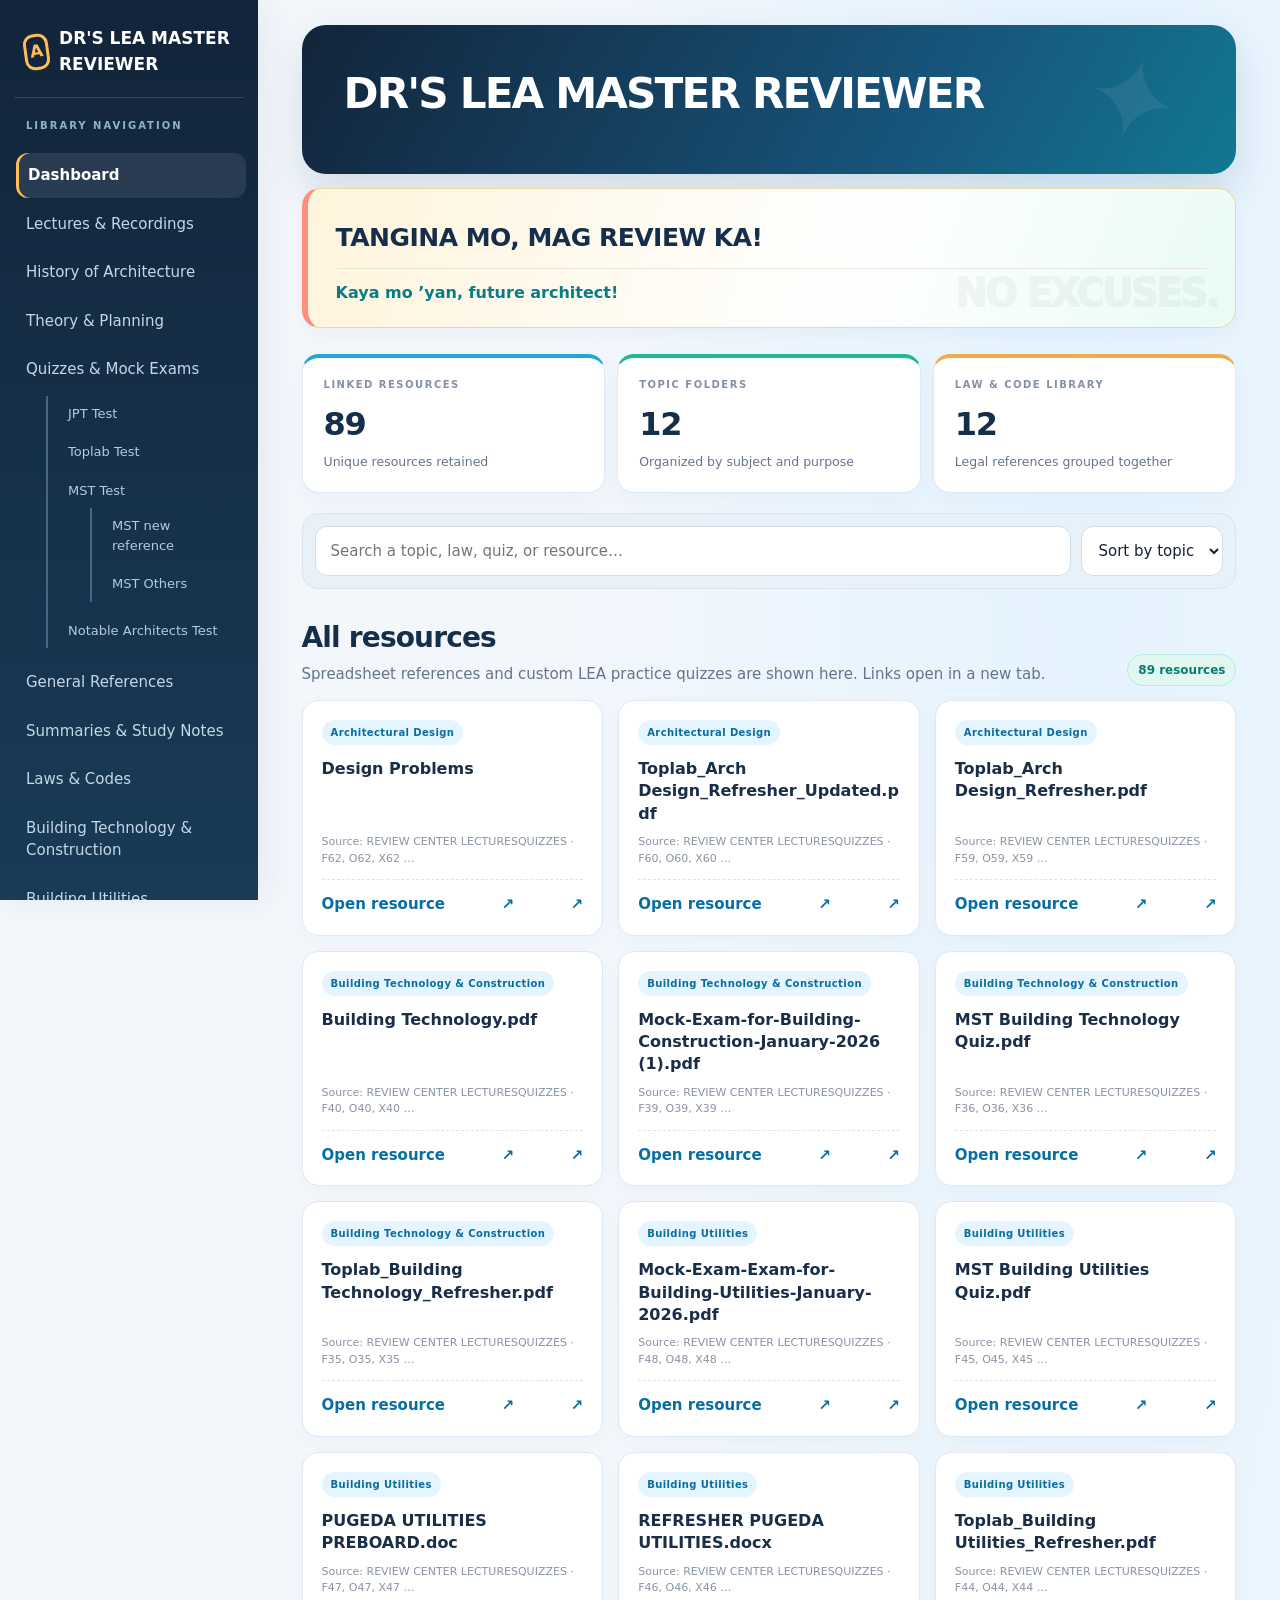
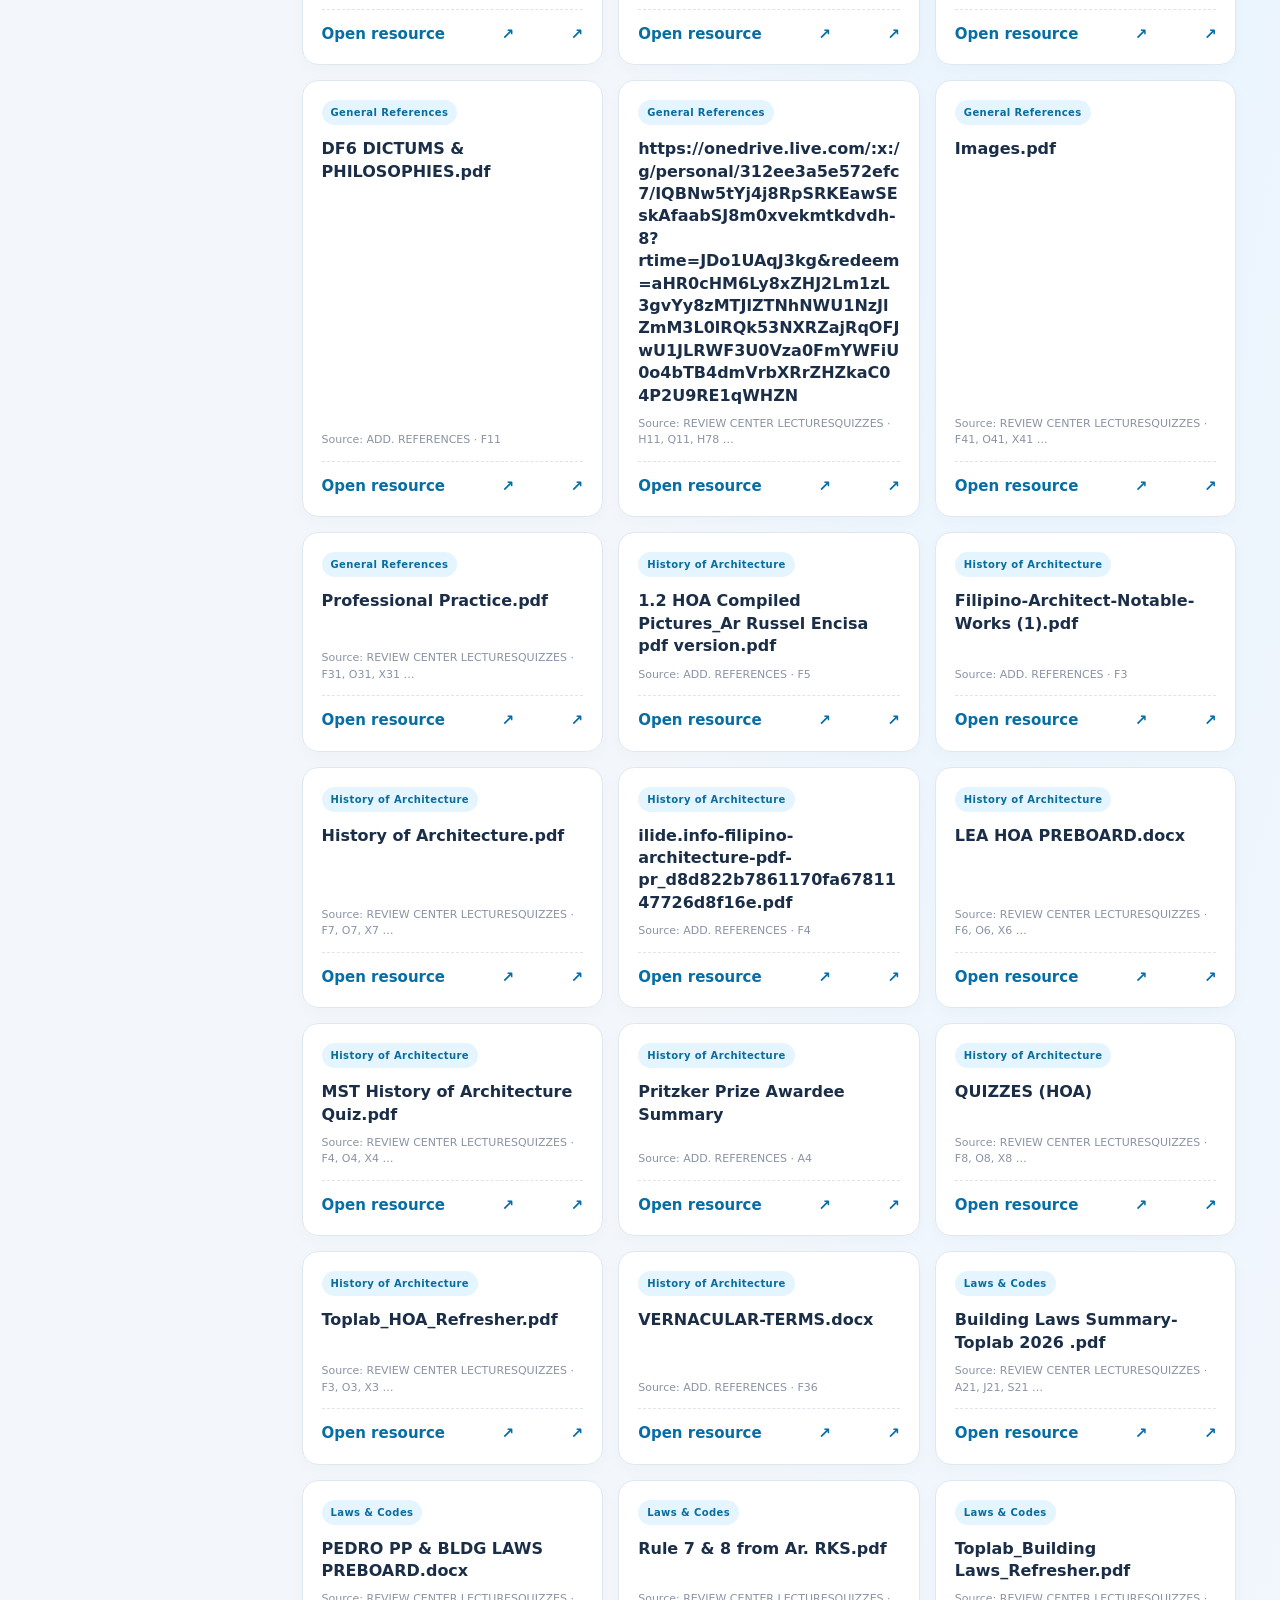
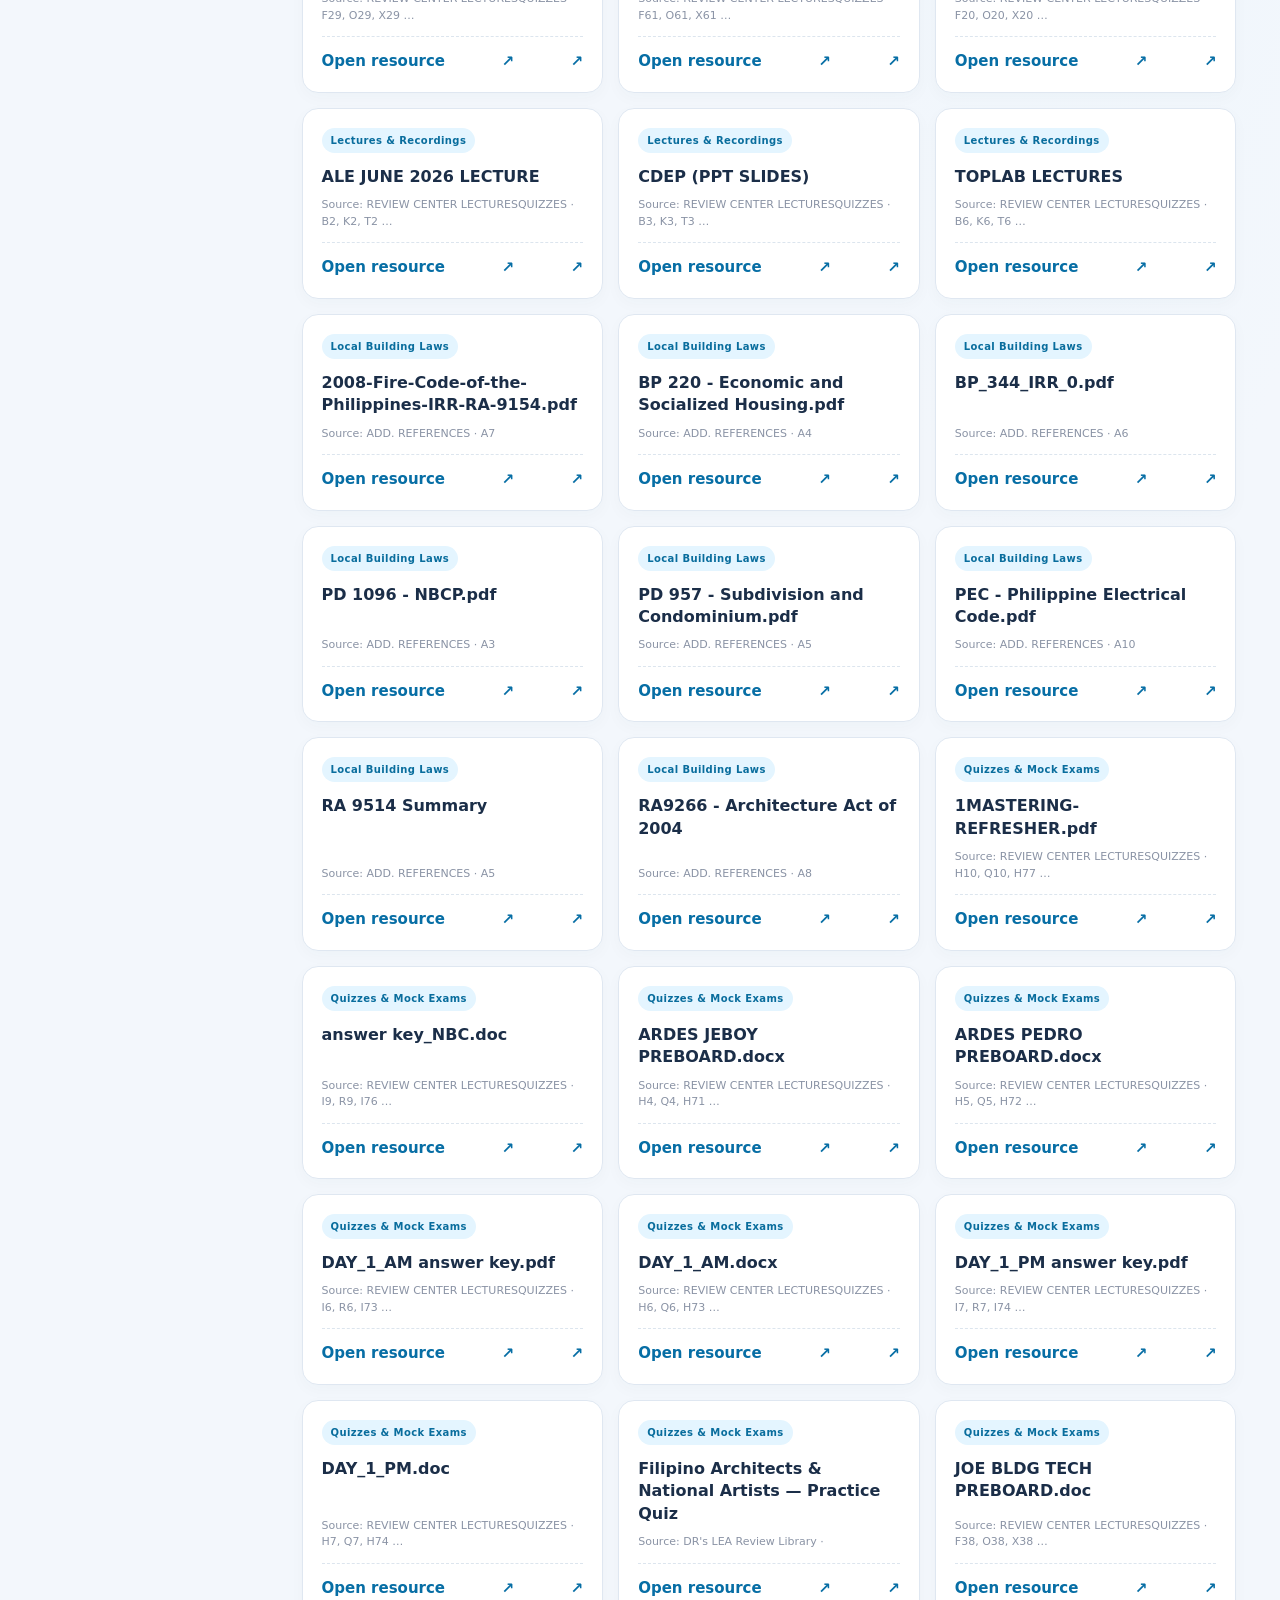
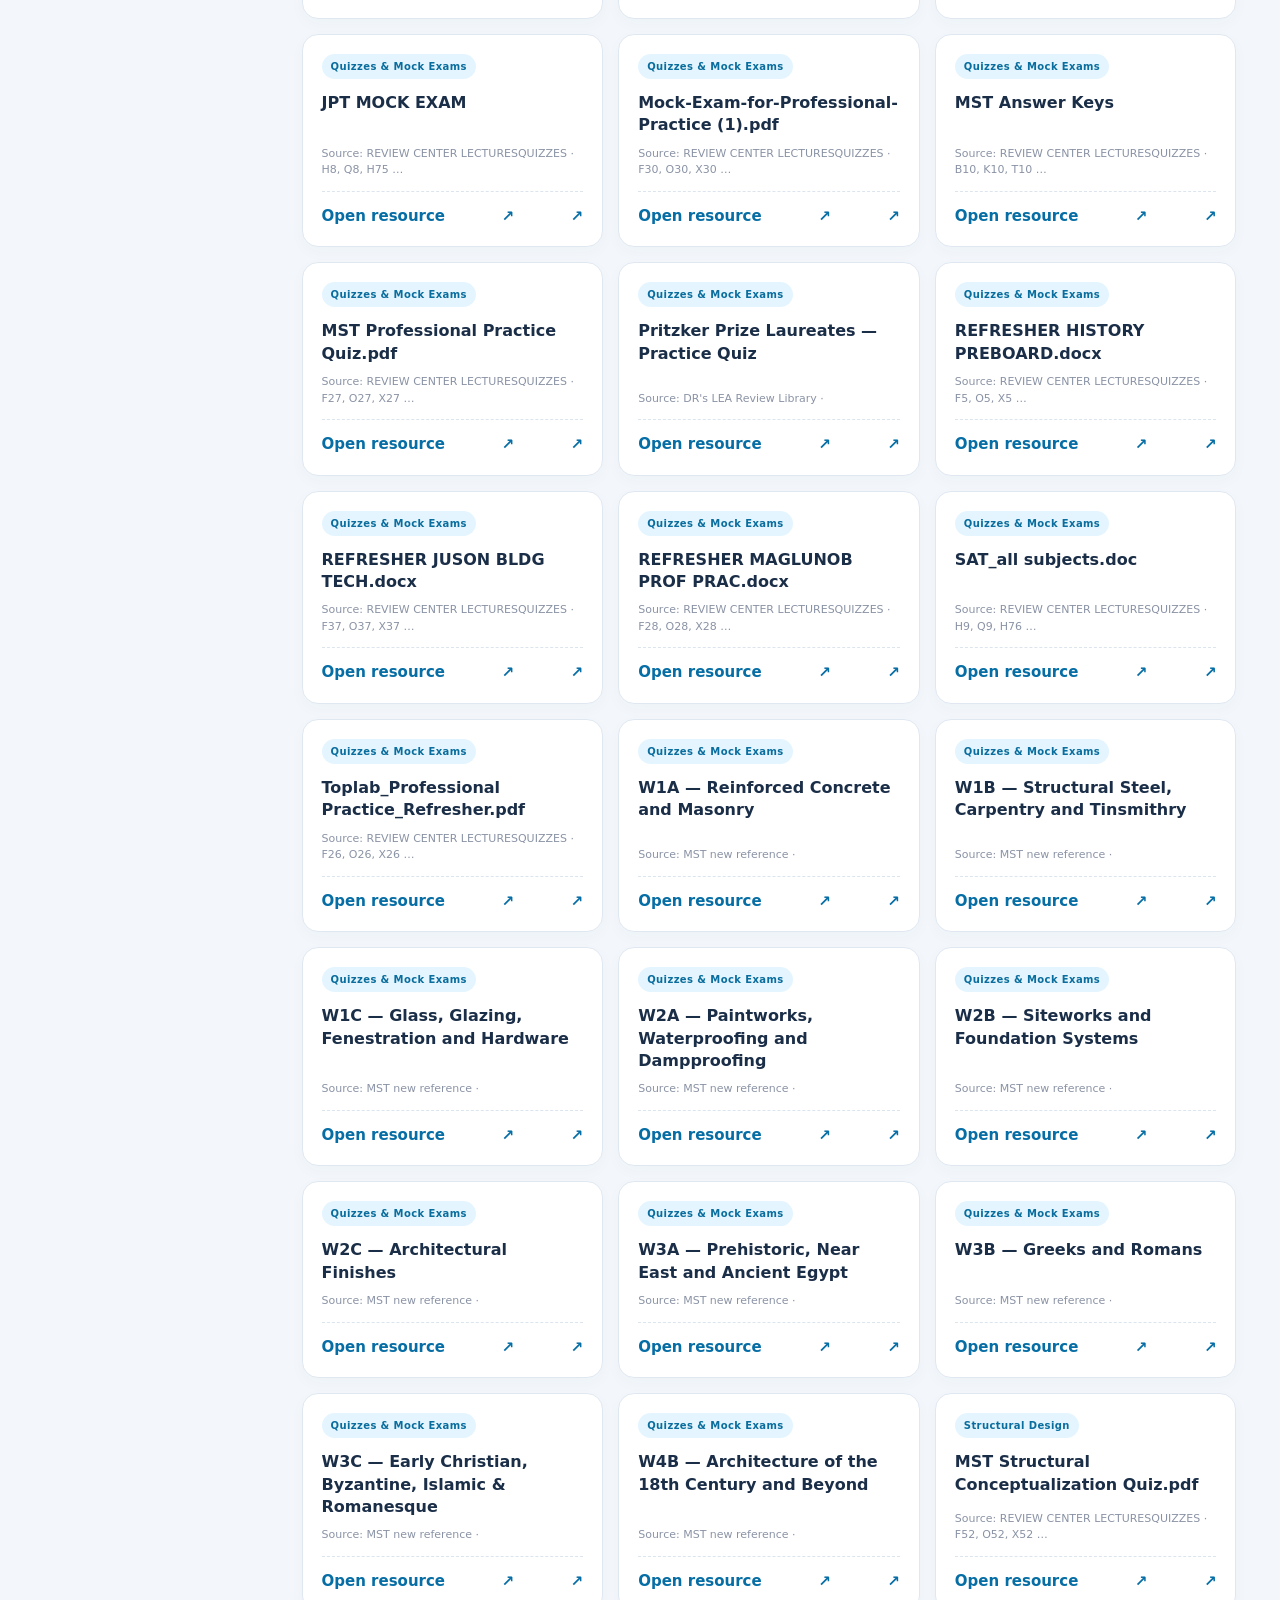
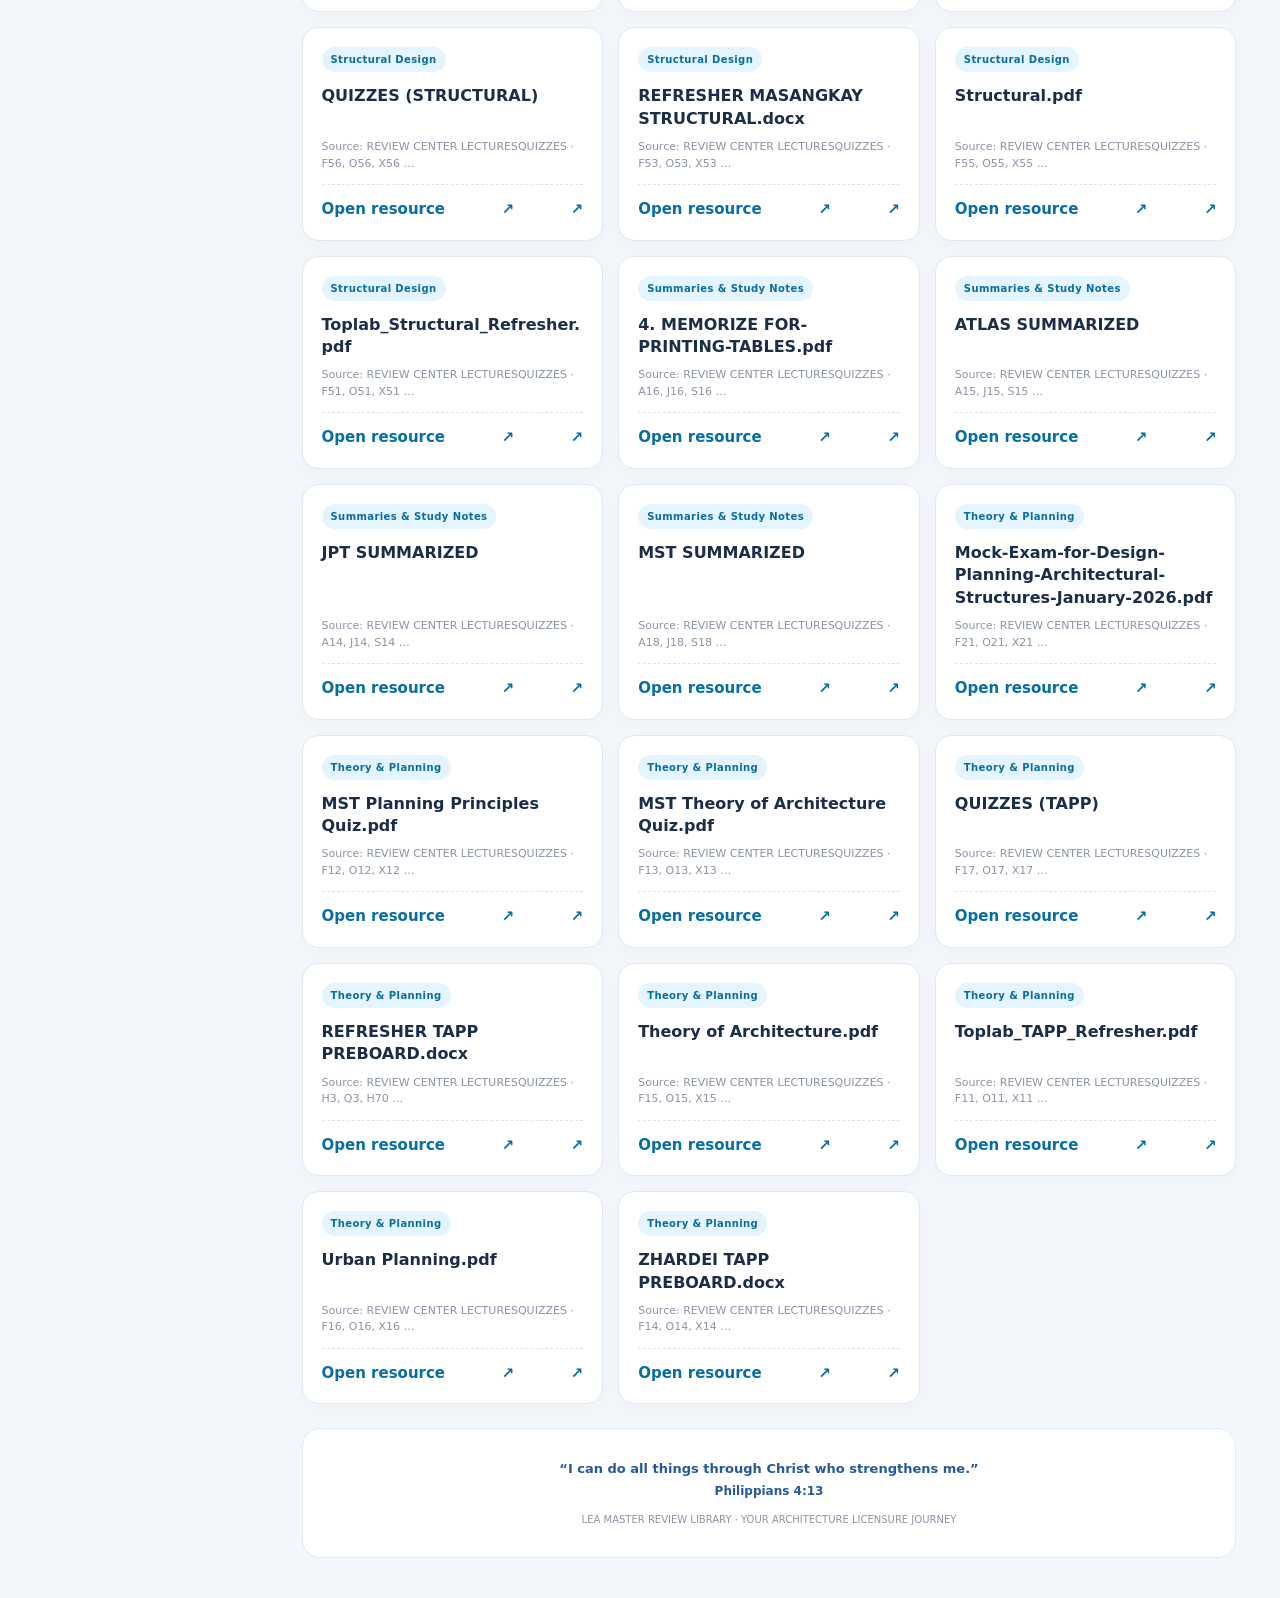
==== reviewer.html @ 37aa57b6 "Add files via upload" ====
<!doctype html><html lang="en"><head><meta charset="utf-8"><meta name="viewport" content="width=device-width,initial-scale=1"><meta name="theme-color" content="#17172d"><title>LEA Master Review Library · January 2027</title><style>
:root{--ink:#17172d;--muted:#68718a;--blue:#087bb5;--line:#dedfe7;--paper:#f6f6f8;--white:#fff;--soft:#eaf6fc;--gold:#f5b84b}*{box-sizing:border-box}body{margin:0;background:var(--paper);color:var(--ink);font:15px/1.5 Inter,ui-sans-serif,system-ui,-apple-system,"Segoe UI",Arial,sans-serif}.layout{min-height:100vh;display:grid;grid-template-columns:250px minmax(0,1fr)}aside{background:#fff;border-right:1px solid var(--line);padding:22px 14px;display:flex;flex-direction:column;gap:20px;position:sticky;top:0;height:100vh;overflow:auto}.brand{display:flex;align-items:center;gap:10px;padding:4px 10px 20px;border-bottom:1px solid var(--line);font-weight:850;font-size:17px}.mark{width:36px;height:36px;border:3px solid #14a8e7;color:#078bc3;display:grid;place-items:center;transform:rotate(45deg);font-weight:900}.mark span{transform:rotate(-45deg)}.eyebrow{font-size:10px;letter-spacing:.2em;text-transform:uppercase;color:#8490a6;font-weight:800;padding:0 12px}.nav{display:grid;gap:4px}.nav button{border:0;background:transparent;text-align:left;color:#59657c;padding:11px 12px;border-radius:9px;font:inherit;cursor:pointer;display:flex;align-items:center;gap:11px}.nav button:hover,.nav button.active{background:#edf4fa;color:#0c689c;font-weight:750}.nav .ico{display:none!important}.subnav{display:grid;gap:3px;margin:0 0 8px 32px;padding-left:10px;border-left:2px solid #dce8f2}.nav button.subitem{font-size:13px;padding:8px 10px;color:#68718a}.nav button.subitem.active,.nav button.subitem:hover{background:#eaf6fc;color:#096e9e;font-weight:750}.side-note{margin-top:auto;border-top:1px solid var(--line);padding:16px 10px 0;color:var(--muted);font-size:12px}.side-note strong{display:block;color:var(--ink);font-size:13px;margin-bottom:4px}main{min-width:0;max-width:1600px;width:100%;margin:auto;padding:28px clamp(18px,3.4vw,54px) 40px}.hero{margin-bottom:26px;background:#172d3b;color:#fff;border-radius:9px;overflow:hidden;text-align:center;padding:0 10px 4px}.hero-image{display:none}.hero-copy{padding:28px 20px}.hero-copy h1{font-size:clamp(25px,3vw,38px);line-height:1.2;color:#fff;margin:0 0 10px;letter-spacing:-.02em}.hero-copy p{font-size:clamp(15px,1.5vw,18px);margin:0;color:#dce9f7}.hero-copy div{display:none}.hero-simple{text-align:left;background:linear-gradient(120deg,#152943,#234c7b);padding:0}.stats{display:grid;grid-template-columns:repeat(3,minmax(0,1fr));background:#fff;border:1px solid var(--line);margin-bottom:26px}.stat{padding:20px 24px;border-right:1px solid var(--line)}.stat:last-child{border:0}.stat .eyebrow{padding:0}.stat strong{display:block;font-size:28px;letter-spacing:-.04em;margin:8px 0 2px}.stat small{color:var(--muted)}.toolbar{display:flex;gap:10px;flex-wrap:wrap;margin:20px 0 18px}.search{flex:1;min-width:220px;padding:13px 15px;border:1px solid #d4d9e2;border-radius:8px;font:inherit;background:white}.select{padding:12px;border:1px solid #d4d9e2;border-radius:8px;background:#fff;color:var(--ink);font:inherit}.section-head{display:flex;align-items:end;justify-content:space-between;gap:12px;margin:24px 0 14px}.section-head h2{font-size:22px;margin:0;letter-spacing:-.03em}.section-head p{color:var(--muted);margin:4px 0 0}.count{white-space:nowrap;border:1px solid var(--line);background:#fff;padding:6px 10px;border-radius:30px;color:#59657c;font-size:12px}.grid{display:grid;grid-template-columns:repeat(3,minmax(0,1fr));gap:12px}.mst-topic{grid-column:1/-1;margin:18px 0 2px;padding:12px 14px;border-left:4px solid var(--blue);background:#eaf6fc;color:#172d3b;border-radius:6px;font-weight:850;font-size:15px}.mst-topic small{display:block;font-weight:500;color:#68718a;margin-top:2px}.card{background:#fff;border:1px solid var(--line);padding:17px;border-radius:10px;display:flex;flex-direction:column;min-height:170px;transition:transform .15s,border-color .15s}.card:hover{transform:translateY(-2px);border-color:#91c6df}.tag{align-self:flex-start;background:var(--soft);color:#096e9e;border-radius:4px;padding:4px 7px;font-size:10px;font-weight:800;letter-spacing:.04em}.card h3{font-size:15px;line-height:1.4;margin:13px 0 9px;overflow-wrap:anywhere}.loc{color:#8a93a5;font-size:11px;margin-top:auto;padding-bottom:12px}.open{display:flex;align-items:center;justify-content:space-between;color:#076ea5;text-decoration:none;font-weight:800;border-top:1px solid #edf0f5;padding-top:11px}.open:hover{text-decoration:underline}.empty{grid-column:1/-1;padding:42px 20px;text-align:center;background:white;border:1px solid var(--line);color:var(--muted)}footer{text-align:center;color:#8b93a3;font-size:11px;padding:24px}.site-footer .footer-verse{color:#245a9b;font-size:13px;font-weight:850;margin-bottom:3px}.site-footer .footer-reference{color:#245a9b;font-size:12px;font-weight:750;margin-bottom:12px}.site-footer .footer-caption{font-size:10px;color:#8b93a3}.hidden{display:none!important}@media(max-width:1000px){.grid{grid-template-columns:repeat(2,minmax(0,1fr))}.layout{grid-template-columns:210px minmax(0,1fr)}aside{padding:16px 10px}}@media(max-width:700px){.layout{display:block}aside{height:auto;position:relative;padding:12px;gap:12px;border-right:0;border-bottom:1px solid var(--line)}.brand{padding:3px 8px 12px}.eyebrow.navlabel{display:none}.nav{display:flex;overflow:auto}.nav button{white-space:nowrap;padding:9px 10px}.side-note{display:none}main{padding:16px 12px 30px}.hero{padding:0}.hero-image{display:none}.hero-copy{padding:22px 16px}.hero-copy div{display:none}.stats{grid-template-columns:1fr}.stat{border-right:0;border-bottom:1px solid var(--line);padding:13px 18px}.stat:last-child{border-bottom:0}.stat strong{font-size:23px}.grid{grid-template-columns:1fr}.section-head{align-items:flex-start}.countdown b{font-size:19px}}

.motivation{background:linear-gradient(115deg,#fff,#f2f7ff);border:1px solid #dce4f2;border-left:4px solid #2856a6;border-radius:12px;padding:22px 28px;margin:-4px 0 26px;box-shadow:0 5px 18px rgba(25,48,86,.04)}.motivation-label{font-size:11px;letter-spacing:.16em;font-weight:850;color:#2856a6}.motivation blockquote{margin:10px 0 7px;font-size:clamp(18px,2vw,25px);font-weight:800;line-height:1.35;letter-spacing:-.02em}.motivation .verse{font-size:13px;color:var(--muted)}.motivation .encouragement{margin-top:14px;padding-top:12px;border-top:1px solid #e3e9f3;color:#0c689c;font-size:16px;font-weight:850}@media(max-width:700px){.motivation{padding:18px;margin-bottom:18px}.motivation .encouragement{font-size:15px}}

/* CREATIVE LEA STUDY MODE */
:root{--ink:#172238;--muted:#65738b;--blue:#1479b8;--line:#dbe4ef;--paper:#f3f7fc;--gold:#ffbd59;--mint:#b8f3df;--coral:#ff8e7a}
body{background:radial-gradient(ellipse at 85% 0%,#e3f3ff 0,transparent 34%),var(--paper)}
.layout{grid-template-columns:258px minmax(0,1fr)}
aside{background:linear-gradient(180deg,#12243a,#193b57);border-right:0;color:#eaf4ff;box-shadow:8px 0 30px #142f4710}
.brand{border-bottom-color:#ffffff24;color:#fff}.mark{border-color:var(--gold);color:var(--gold);border-radius:10px;transform:rotate(-8deg)}.mark span{transform:none}
.eyebrow.navlabel{color:#8fb2ce}
.nav button{color:#c5d8e8;border-radius:12px;transition:all .2s ease}
.nav button:hover,.nav button.active{background:#ffffff17;color:#fff;box-shadow:inset 3px 0 var(--gold);transform:translateX(2px)}
.nav button.active .ico{display:none!important}
.subnav{border-color:#456982}.nav button.subitem{color:#b5cadd}
.side-note{border-color:#ffffff25;color:#a9c2d6}.side-note strong{color:var(--gold)}
main{padding-top:25px}
.hero{position:relative;border-radius:24px;background:linear-gradient(120deg,#12243a 0%,#17547a 65%,#0f8c9d 120%);text-align:left;box-shadow:0 18px 42px #153e5d25;margin-bottom:18px}
.hero:after{content:"✦";position:absolute;right:6%;top:12%;font-size:clamp(60px,9vw,120px);line-height:1;color:#ffffff12;transform:rotate(15deg);pointer-events:none}
.hero-copy{padding:clamp(25px,4vw,44px) clamp(20px,4vw,42px);position:relative;z-index:1}
.hero-copy h1{font-size:clamp(27px,3.3vw,44px);letter-spacing:-.045em}
.hero-copy p{max-width:620px;color:#d5eaf8}
.hero-copy p:after{content:"  ✏️📐☕";white-space:nowrap}
.motivation{background:linear-gradient(110deg,#fff4db,#fff 58%,#e9fbf5);border:1px solid #f1d6a1;border-left:6px solid var(--coral);border-radius:18px;position:relative;overflow:hidden}
.motivation:after{content:"NO EXCUSES.";position:absolute;right:18px;bottom:5px;font-size:clamp(20px,3vw,42px);font-weight:950;letter-spacing:-.06em;color:#152f4b0b;pointer-events:none}
.motivation blockquote{color:#152f4b}.motivation .encouragement{color:#087d85;border-color:#e6e6d9}
.stats{gap:12px;background:transparent;border:0;margin-bottom:20px}
.stat{border:1px solid #e0e8f2!important;border-radius:17px;background:#fff;padding:19px 21px;box-shadow:0 8px 22px #24436308;transition:transform .18s,box-shadow .18s}
.stat:hover{transform:translateY(-4px);box-shadow:0 14px 28px #24436313}
.stat:nth-child(1){border-top:4px solid #21a7d7!important}.stat:nth-child(2){border-top:4px solid #22b891!important}.stat:nth-child(3){border-top:4px solid #f0ad43!important}
.stat .eyebrow{font-size:10px;letter-spacing:.15em}.stat strong{font-size:32px;color:#152f4b}
.toolbar{padding:12px;background:#e8f0f8;border:1px solid #dbe5ef;border-radius:16px}
.search,.select{border-radius:12px;border-color:#d3dfeb;transition:border-color .15s,box-shadow .15s}
.search:focus,.select:focus{outline:none;border-color:#1689be;box-shadow:0 0 0 4px #1689be1a}
.section-head{margin-top:28px}.section-head h2{font-size:clamp(21px,2.3vw,28px);color:#152f4b}
.count{background:#e3f7f1;border-color:#bce9dc;color:#087c70;font-weight:800}
.grid{gap:15px}
.card{position:relative;overflow:hidden;border:1px solid #dfe7f1;border-radius:16px;padding:19px;min-height:185px;box-shadow:0 5px 16px #1c3b5907;transition:transform .2s,box-shadow .2s,border-color .2s}
.card:before{content:"";position:absolute;left:0;top:0;width:100%;height:4px;background:linear-gradient(90deg,#159bd0,#48c8ad,#ffbf5d);transform:scaleX(0);transform-origin:left;transition:transform .2s}
.card:hover{transform:translateY(-5px) rotate(-.25deg);border-color:#9dcfe2;box-shadow:0 15px 30px #1c3b5914}
.card:hover:before{transform:scaleX(1)}
.tag{border-radius:20px;background:#e4f5ff;color:#096d9d;padding:5px 9px}
.card h3{font-size:16px;color:#1b2e48}
.open{border-top:1px dashed #dce5ee;border-radius:0 0 8px 8px;padding-top:13px}
.open:after{content:"  ↗";transition:transform .15s}.open:hover{color:#0a8f8a}
.mst-topic{border-radius:12px;background:linear-gradient(90deg,#e5f6ff,#effcf8);border-left-color:#20a8a0}
footer{padding:30px 12px}
.site-footer{background:#fff;border:1px solid #e0e8f2;border-radius:18px;margin-top:24px}
.study-sprint{display:flex;align-items:center;justify-content:space-between;gap:14px;flex-wrap:wrap;padding:17px 20px;margin:0 0 22px;border-radius:16px;background:#152f4b;color:white;box-shadow:0 10px 25px #152f4b18}
.study-sprint .sprint-copy{flex:1;min-width:180px}.study-sprint strong{display:block;font-size:16px}.study-sprint small{color:#c3d9e8}
.sprint-button{border:0;border-radius:12px;padding:11px 15px;background:#ffbd59;color:#152f4b;font:inherit;font-weight:900;cursor:pointer;transition:transform .15s,filter .15s}
.sprint-button:hover{transform:translateY(-2px);filter:brightness(1.04)}
.roast-line{font-size:13px;font-weight:750;color:#ffe1a8;margin-top:5px;min-height:20px}
@media(max-width:700px){.layout{display:block}aside{background:#12243a}.brand{font-size:15px}.hero{border-radius:18px}.hero-copy{padding:25px 18px}.stats{gap:8px}.stat{border-radius:13px}.study-sprint{border-radius:13px}.grid{gap:11px}}
</style></head><body><div class="layout"><aside><div class="brand"><div class="mark"><span>A</span></div><span>DR'S LEA MASTER REVIEWER</span></div><div class="eyebrow navlabel">Library navigation</div><nav class="nav" id="nav"><button class="active" data-cat="All resources">Dashboard</button></nav><div class="side-note"><strong>JANUARY 2027 · LEA</strong>One organized place for your linked review resources. Laws and codes are grouped together.</div></aside><main><section class="hero hero-simple" aria-label="LEA Master Reviewer"><div class="hero-copy"><h1>DR'S LEA MASTER REVIEWER</h1></div></section><section class="motivation" id="dashboardMotivation" aria-label="Daily motivation"><blockquote>TANGINA MO, MAG REVIEW KA!</blockquote><div class="encouragement">Kaya mo ’yan, future architect!</div></section><section class="stats"><div class="stat"><div class="eyebrow">LINKED RESOURCES</div><strong id="total">—</strong><small>Unique resources retained</small></div><div class="stat"><div class="eyebrow">TOPIC FOLDERS</div><strong id="folderCount">—</strong><small>Organized by subject and purpose</small></div><div class="stat"><div class="eyebrow">LAW & CODE LIBRARY</div><strong id="lawCount">—</strong><small>Legal references grouped together</small></div></section><div class="toolbar"><input id="search" class="search" placeholder="Search a topic, law, quiz, or resource…" aria-label="Search resources"><select id="sort" class="select" aria-label="Sort resources"><option value="topic">Sort by topic</option><option value="az">A–Z</option></select></div><div class="section-head"><div><h2 id="heading">All linked resources</h2><p>Spreadsheet references and custom LEA practice quizzes are shown here. Links open in a new tab.</p></div><span class="count" id="resultCount"></span></div><section id="results" class="grid"></section><footer class="site-footer"><div class="footer-verse">“I can do all things through Christ who strengthens me.”</div><div class="footer-reference">Philippians 4:13</div><div class="footer-caption">LEA MASTER REVIEW LIBRARY · YOUR ARCHITECTURE LICENSURE JOURNEY</div></footer></main></div><script>
const resources=[{"title":"ALE JUNE 2026 LECTURE","url":"https://drive.google.com/drive/folders/1xcvIkE1O_fynGd0GWx1_DaLpRBRcIXnz?usp=sharing","sheet":"REVIEW CENTER LECTURESQUIZZES","cells":["B2","K2","T2","B69","K69","T69","B136","K136","T136","B203","K203","T203","B270","K270","T270","B337","K337","T337","B404","K404","T404","B471","K471","T471","B538","K538","T538","B605","K605","T605","B672","K672","T672","B739","K739","T739","B806","K806","T806","B873","K873","T873","B940","K940","T940","B1007","K1007","T1007"],"category":"Lectures & Recordings"},{"title":"CDEP (PPT SLIDES)","url":"https://drive.google.com/drive/folders/1VhG7mJhu_KmWq9j928sAyLbDl7_uIZFK?usp=sharing","sheet":"REVIEW CENTER LECTURESQUIZZES","cells":["B3","K3","T3","B70","K70","T70","B137","K137","T137","B204","K204","T204","B271","K271","T271","B338","K338","T338","B405","K405","T405","B472","K472","T472","B539","K539","T539","B606","K606","T606","B673","K673","T673","B740","K740","T740","B807","K807","T807","B874","K874","T874","B941","K941","T941","B1008","K1008","T1008"],"category":"Lectures & Recordings"},{"title":"Toplab_HOA_Refresher.pdf","url":"https://drive.google.com/file/d/1ikJYQQocFQWyUFT8wTD-I2Hd8ZI1Y6t_/view?usp=sharing","sheet":"REVIEW CENTER LECTURESQUIZZES","cells":["F3","O3","X3","F70","O70","X70","F137","O137","X137","F204","O204","X204","F271","O271","X271","F338","O338","X338","F405","O405","X405","F472","O472","X472","F539","O539","X539","F606","O606","X606","F673","O673","X673","F740","O740","X740","F807","O807","X807","F874","O874","X874","F941","O941","X941","F1008","O1008","X1008"],"category":"History of Architecture"},{"title":"REFRESHER TAPP PREBOARD.docx","url":"https://docs.google.com/document/d/1r1RBf_lHjOmMku3k1naNiwcI-w5GEUwn/edit?usp=sharing&ouid=106454762776793570407&rtpof=true&sd=true","sheet":"REVIEW CENTER LECTURESQUIZZES","cells":["H3","Q3","H70","Q70","H137","Q137","H204","Q204","H271","Q271","H338","Q338","H405","Q405","H472","Q472","H539","Q539","H606","Q606","H673","Q673","H740","Q740","H807","Q807","H874","Q874","H941","Q941","H1008","Q1008"],"category":"Theory & Planning"},{"title":"MST History of Architecture Quiz.pdf","url":"https://drive.google.com/file/d/1grORG0ZbFpAq3swvHSJ_saIZBc5z1PZT/view?usp=sharing","sheet":"REVIEW CENTER LECTURESQUIZZES","cells":["F4","O4","X4","F71","O71","X71","F138","O138","X138","F205","O205","X205","F272","O272","X272","F339","O339","X339","F406","O406","X406","F473","O473","X473","F540","O540","X540","F607","O607","X607","F674","O674","X674","F741","O741","X741","F808","O808","X808","F875","O875","X875","F942","O942","X942","F1009","O1009","X1009"],"category":"History of Architecture"},{"title":"ARDES JEBOY PREBOARD.docx","url":"https://docs.google.com/document/d/1uwE1gUuKGfSTKB0mX8N3Sr_rEMPHCNyg/edit?usp=sharing&ouid=106454762776793570407&rtpof=true&sd=true","sheet":"REVIEW CENTER LECTURESQUIZZES","cells":["H4","Q4","H71","Q71","H138","Q138","H205","Q205","H272","Q272","H339","Q339","H406","Q406","H473","Q473","H540","Q540","H607","Q607","H674","Q674","H741","Q741","H808","Q808","H875","Q875","H942","Q942","H1009","Q1009"],"category":"Quizzes & Mock Exams"},{"title":"REFRESHER HISTORY PREBOARD.docx","url":"https://docs.google.com/document/d/1b0ttdnzokeIKbDtUrHW6Ay2E-SwvODcj/edit?usp=sharing&ouid=106454762776793570407&rtpof=true&sd=true","sheet":"REVIEW CENTER LECTURESQUIZZES","cells":["F5","O5","X5","F72","O72","X72","F139","O139","X139","F206","O206","X206","F273","O273","X273","F340","O340","X340","F407","O407","X407","F474","O474","X474","F541","O541","X541","F608","O608","X608","F675","O675","X675","F742","O742","X742","F809","O809","X809","F876","O876","X876","F943","O943","X943"],"category":"Quizzes & Mock Exams"},{"title":"ARDES PEDRO PREBOARD.docx","url":"https://docs.google.com/document/d/1SEOyaFTpl7h2EDwqnJ9-cMJN2rAJEpry/edit?usp=sharing&ouid=106454762776793570407&rtpof=true&sd=true","sheet":"REVIEW CENTER LECTURESQUIZZES","cells":["H5","Q5","H72","Q72","H139","Q139","H206","Q206","H273","Q273","H340","Q340","H407","Q407","H474","Q474","H541","Q541","H608","Q608","H675","Q675","H742","Q742","H809","Q809","H876","Q876","H943","Q943"],"category":"Quizzes & Mock Exams"},{"title":"TOPLAB LECTURES","url":"https://drive.google.com/drive/folders/1nijwIHtVhxq7xdInh3KX-YxA465-Qnnp?usp=sharing","sheet":"REVIEW CENTER LECTURESQUIZZES","cells":["B6","K6","T6","B73","K73","T73","B140","K140","T140","B207","K207","T207","B274","K274","T274","B341","K341","T341","B408","K408","T408","B475","K475","T475","B542","K542","T542","B609","K609","T609","B676","K676","T676","B743","K743","T743","B810","K810","T810","B877","K877","T877","B944","K944","T944"],"category":"Lectures & Recordings"},{"title":"LEA HOA PREBOARD.docx","url":"https://docs.google.com/document/d/1zDWcSRGc4UOiO2nGAWzJJanvANOkis1W/edit?usp=sharing&ouid=106454762776793570407&rtpof=true&sd=true","sheet":"REVIEW CENTER LECTURESQUIZZES","cells":["F6","O6","X6","F73","O73","X73","F140","O140","X140","F207","O207","X207","F274","O274","X274","F341","O341","X341","F408","O408","X408","F475","O475","X475","F542","O542","X542","F609","O609","X609","F676","O676","X676","F743","O743","X743","F810","O810","X810","F877","O877","X877","F944","O944","X944"],"category":"History of Architecture"},{"title":"DAY_1_AM.docx","url":"https://docs.google.com/document/d/1ID0DNMWRWiwmLMt0DMhdL3N3ACZaEO2n/edit?usp=sharing&ouid=106454762776793570407&rtpof=true&sd=true","sheet":"REVIEW CENTER LECTURESQUIZZES","cells":["H6","Q6","H73","Q73","H140","Q140","H207","Q207","H274","Q274","H341","Q341","H408","Q408","H475","Q475","H542","Q542","H609","Q609","H676","Q676","H743","Q743","H810","Q810","H877","Q877","H944","Q944"],"category":"Quizzes & Mock Exams"},{"title":"DAY_1_AM answer key.pdf","url":"https://drive.google.com/file/d/1ihqxMwjHpti-qD2WTiUQ3GXaaPEeFli4/view?usp=sharing","sheet":"REVIEW CENTER LECTURESQUIZZES","cells":["I6","R6","I73","R73","I140","R140","I207","R207","I274","R274","I341","R341","I408","R408","I475","R475","I542","R542","I609","R609","I676","R676","I743","R743","I810","R810","I877","R877","I944","R944"],"category":"Quizzes & Mock Exams"},{"title":"History of Architecture.pdf","url":"https://drive.google.com/file/d/1YX2-S-ALPKhcZEU43CZEP34ZFfE0hsDQ/view?usp=sharing","sheet":"REVIEW CENTER LECTURESQUIZZES","cells":["F7","O7","X7","F74","O74","X74","F141","O141","X141","F208","O208","X208","F275","O275","X275","F342","O342","X342","F409","O409","X409","F476","O476","X476","F543","O543","X543","F610","O610","X610","F677","O677","X677","F744","O744","X744","F811","O811","X811","F878","O878","X878","F945","O945","X945"],"category":"History of Architecture"},{"title":"DAY_1_PM.doc","url":"https://docs.google.com/document/d/1apY667LgbFnCGifcWUTuWmRrYXi04Cg8/edit?usp=sharing&ouid=106454762776793570407&rtpof=true&sd=true","sheet":"REVIEW CENTER LECTURESQUIZZES","cells":["H7","Q7","H74","Q74","H141","Q141","H208","Q208","H275","Q275","H342","Q342","H409","Q409","H476","Q476","H543","Q543","H610","Q610","H677","Q677","H744","Q744","H811","Q811","H878","Q878","H945","Q945"],"category":"Quizzes & Mock Exams"},{"title":"DAY_1_PM answer key.pdf","url":"https://drive.google.com/file/d/1S8yz_r4iulet_gSXijsEN-Qui7Zr___X/view?usp=sharing","sheet":"REVIEW CENTER LECTURESQUIZZES","cells":["I7","R7","I74","R74","I141","R141","I208","R208","I275","R275","I342","R342","I409","R409","I476","R476","I543","R543","I610","R610","I677","R677","I744","R744","I811","R811","I878","R878","I945","R945"],"category":"Quizzes & Mock Exams"},{"title":"QUIZZES (HOA)","url":"https://drive.google.com/drive/folders/1iKJ1vq02MbNhHq6ZSLdjW1ku9Cw9M178?usp=sharing","sheet":"REVIEW CENTER LECTURESQUIZZES","cells":["F8","O8","X8","F75","O75","X75","F142","O142","X142","F209","O209","X209","F276","O276","X276","F343","O343","X343","F410","O410","X410","F477","O477","X477","F544","O544","X544","F611","O611","X611","F678","O678","X678","F745","O745","X745","F812","O812","X812","F879","O879","X879","F946","O946","X946"],"category":"History of Architecture"},{"title":"JPT MOCK EXAM","url":"https://drive.google.com/drive/folders/1-2H1B6daMkNgxthCcP9rqz_UaFlWkM_j?usp=sharing","sheet":"REVIEW CENTER LECTURESQUIZZES","cells":["H8","Q8","H75","Q75","H142","Q142","H209","Q209","H276","Q276","H343","Q343","H410","Q410","H477","Q477","H544","Q544","H611","Q611","H678","Q678","H745","Q745","H812","Q812","H879","Q879","H946","Q946"],"category":"Quizzes & Mock Exams"},{"title":"SAT_all subjects.doc","url":"https://docs.google.com/document/d/17uyT855TBC2_0zVO0OALLKLjnH_DLfgX/edit?usp=sharing&ouid=106454762776793570407&rtpof=true&sd=true","sheet":"REVIEW CENTER LECTURESQUIZZES","cells":["H9","Q9","H76","Q76","H143","Q143","H210","Q210","H277","Q277","H344","Q344","H411","Q411","H478","Q478","H545","Q545","H612","Q612","H679","Q679","H746","Q746","H813","Q813","H880","Q880","H947","Q947"],"category":"Quizzes & Mock Exams"},{"title":"answer key_NBC.doc","url":"https://docs.google.com/document/d/1PShC_3KX2h5PJZ5HysZPCjcvZl99HsGm/edit?usp=sharing&ouid=106454762776793570407&rtpof=true&sd=true","sheet":"REVIEW CENTER LECTURESQUIZZES","cells":["I9","R9","I76","R76","I143","R143","I210","R210","I277","R277","I344","R344","I411","R411","I478","R478","I545","R545","I612","R612","I679","R679","I746","R746","I813","R813","I880","R880","I947","R947"],"category":"Quizzes & Mock Exams"},{"title":"MST Answer Keys","url":"https://drive.google.com/drive/folders/1TVJOKQ39IqFdRx2gnvK7JXZgnB0t4g8L?usp=sharing","sheet":"REVIEW CENTER LECTURESQUIZZES","cells":["B10","K10","T10","B77","K77","T77","B144","K144","T144","B211","K211","T211","B278","K278","T278","B345","K345","T345","B412","K412","T412","B479","K479","T479","B546","K546","T546","B613","K613","T613","B680","K680","T680","B747","K747","T747","B814","K814","T814","B881","K881","T881","B948","K948","T948"],"category":"Quizzes & Mock Exams"},{"title":"1MASTERING-REFRESHER.pdf","url":"https://drive.google.com/file/d/1YoYWpIH0HdfasLSSxXtw4Fad85Pbb4-J/view?usp=sharing","sheet":"REVIEW CENTER LECTURESQUIZZES","cells":["H10","Q10","H77","Q77","H144","Q144","H211","Q211","H278","Q278","H345","Q345","H412","Q412","H479","Q479","H546","Q546","H613","Q613","H680","Q680","H747","Q747","H814","Q814","H881","Q881","H948","Q948"],"category":"Quizzes & Mock Exams"},{"title":"Toplab_TAPP_Refresher.pdf","url":"https://drive.google.com/file/d/1pM9GbHHBQmJcReb1umH3fZSfiPMpcapw/view?usp=sharing","sheet":"REVIEW CENTER LECTURESQUIZZES","cells":["F11","O11","X11","F78","O78","X78","F145","O145","X145","F212","O212","X212","F279","O279","X279","F346","O346","X346","F413","O413","X413","F480","O480","X480","F547","O547","X547","F614","O614","X614","F681","O681","X681","F748","O748","X748","F815","O815","X815","F882","O882","X882","F949","O949","X949"],"category":"Theory & Planning"},{"title":"https://onedrive.live.com/:x:/g/personal/312ee3a5e572efc7/IQBNw5tYj4j8RpSRKEawSEskAfaabSJ8m0xvekmtkdvdh-8?rtime=JDo1UAqJ3kg&redeem=aHR0cHM6Ly8xZHJ2Lm1zL3gvYy8zMTJlZTNhNWU1NzJlZmM3L0lRQk53NXRZajRqOFJwU1JLRWF3U0Vza0FmYWFiU0o4bTB4dmVrbXRrZHZkaC04P2U9RE1qWHZN","url":"https://onedrive.live.com/:x:/g/personal/312ee3a5e572efc7/IQBNw5tYj4j8RpSRKEawSEskAfaabSJ8m0xvekmtkdvdh-8?rtime=JDo1UAqJ3kg&redeem=aHR0cHM6Ly8xZHJ2Lm1zL3gvYy8zMTJlZTNhNWU1NzJlZmM3L0lRQk53NXRZajRqOFJwU1JLRWF3U0Vza0FmYWFiU0o4bTB4dmVrbXRrZHZkaC04P2U9RE1qWHZN","sheet":"REVIEW CENTER LECTURESQUIZZES","cells":["H11","Q11","H78","Q78","H145","Q145","H212","Q212","H279","Q279","H346","Q346","H413","Q413","H480","Q480","H547","Q547","H614","Q614","H681","Q681","H748","Q748","H815","Q815","H882","Q882","H949","Q949"],"category":"General References"},{"title":"MST Planning Principles Quiz.pdf","url":"https://drive.google.com/file/d/1SipT3RPDCcDaFl-bju1ESKH_Z3zN-Bnz/view?usp=sharing","sheet":"REVIEW CENTER LECTURESQUIZZES","cells":["F12","O12","X12","F79","O79","X79","F146","O146","X146","F213","O213","X213","F280","O280","X280","F347","O347","X347","F414","O414","X414","F481","O481","X481","F548","O548","X548","F615","O615","X615","F682","O682","X682","F749","O749","X749","F816","O816","X816","F883","O883","X883","F950","O950","X950"],"category":"Theory & Planning"},{"title":"MST Theory of Architecture Quiz.pdf","url":"https://drive.google.com/file/d/1HbxithIG65yHj_3qXhkR8Jgz_qbgdiFS/view?usp=sharing","sheet":"REVIEW CENTER LECTURESQUIZZES","cells":["F13","O13","X13","F80","O80","X80","F147","O147","X147","F214","O214","X214","F281","O281","X281","F348","O348","X348","F415","O415","X415","F482","O482","X482","F549","O549","X549","F616","O616","X616","F683","O683","X683","F750","O750","X750","F817","O817","X817","F884","O884","X884","F951","O951","X951"],"category":"Theory & Planning"},{"title":"JPT SUMMARIZED","url":"https://drive.google.com/drive/folders/1-iGnETL8aNrSe6w2UsdJqOXw7jn3ozag?usp=sharing","sheet":"REVIEW CENTER LECTURESQUIZZES","cells":["A14","J14","S14","A81","J81","S81","A148","J148","S148","A215","J215","S215","A282","J282","S282","A349","J349","S349","A416","J416","S416","A483","J483","S483","A550","J550","S550","A617","J617","S617","A684","J684","S684","A751","J751","S751","A818","J818","S818","A885","J885","S885","A952","J952","S952"],"category":"Summaries & Study Notes"},{"title":"ZHARDEI TAPP PREBOARD.docx","url":"https://docs.google.com/document/d/1scQ0cOIukbDfK1nlJSsX3y7iajYbf23G/edit?usp=sharing&ouid=106454762776793570407&rtpof=true&sd=true","sheet":"REVIEW CENTER LECTURESQUIZZES","cells":["F14","O14","X14","F81","O81","X81","F148","O148","X148","F215","O215","X215","F282","O282","X282","F349","O349","X349","F416","O416","X416","F483","O483","X483","F550","O550","X550","F617","O617","X617","F684","O684","X684","F751","O751","X751","F818","O818","X818","F885","O885","X885","F952","O952","X952"],"category":"Theory & Planning"},{"title":"ATLAS SUMMARIZED","url":"https://drive.google.com/drive/folders/1-SyXpqPUQmsqzMsFm0kqHW1nqTueY006?usp=sharing","sheet":"REVIEW CENTER LECTURESQUIZZES","cells":["A15","J15","S15","A82","J82","S82","A149","J149","S149","A216","J216","S216","A283","J283","S283","A350","J350","S350","A417","J417","S417","A484","J484","S484","A551","J551","S551","A618","J618","S618","A685","J685","S685","A752","J752","S752","A819","J819","S819","A886","J886","S886","A953","J953","S953"],"category":"Summaries & Study Notes"},{"title":"Theory of Architecture.pdf","url":"https://drive.google.com/file/d/1Lj0GMtEUDgArWBCyR0ORWNPLQkWOmuto/view?usp=sharing","sheet":"REVIEW CENTER LECTURESQUIZZES","cells":["F15","O15","X15","F82","O82","X82","F149","O149","X149","F216","O216","X216","F283","O283","X283","F350","O350","X350","F417","O417","X417","F484","O484","X484","F551","O551","X551","F618","O618","X618","F685","O685","X685","F752","O752","X752","F819","O819","X819","F886","O886","X886","F953","O953","X953"],"category":"Theory & Planning"},{"title":"4. MEMORIZE FOR-PRINTING-TABLES.pdf","url":"https://drive.google.com/file/d/1sSRGj8WXJvQTVqOrYZ-wVCiGgs_iRwak/view?usp=sharing","sheet":"REVIEW CENTER LECTURESQUIZZES","cells":["A16","J16","S16","A83","J83","S83","A150","J150","S150","A217","J217","S217","A284","J284","S284","A351","J351","S351","A418","J418","S418","A485","J485","S485","A552","J552","S552","A619","J619","S619","A686","J686","S686","A753","J753","S753","A820","J820","S820","A887","J887","S887","A954","J954","S954"],"category":"Summaries & Study Notes"},{"title":"Urban Planning.pdf","url":"https://drive.google.com/file/d/10Zb_Eq7oJ5svkSedfydYfZJCwkR9RSjj/view?usp=sharing","sheet":"REVIEW CENTER LECTURESQUIZZES","cells":["F16","O16","X16","F83","O83","X83","F150","O150","X150","F217","O217","X217","F284","O284","X284","F351","O351","X351","F418","O418","X418","F485","O485","X485","F552","O552","X552","F619","O619","X619","F686","O686","X686","F753","O753","X753","F820","O820","X820","F887","O887","X887","F954","O954","X954"],"category":"Theory & Planning"},{"title":"QUIZZES (TAPP)","url":"https://drive.google.com/drive/folders/1on03fPfQCrIsS_RrIBM2OKtveTBOyCqu?usp=sharing","sheet":"REVIEW CENTER LECTURESQUIZZES","cells":["F17","O17","X17","F84","O84","X84","F151","O151","X151","F218","O218","X218","F285","O285","X285","F352","O352","X352","F419","O419","X419","F486","O486","X486","F553","O553","X553","F620","O620","X620","F687","O687","X687","F754","O754","X754","F821","O821","X821","F888","O888","X888","F955","O955","X955"],"category":"Theory & Planning"},{"title":"MST SUMMARIZED","url":"https://drive.google.com/drive/folders/1-cdCFNtmjMnX2mx7lwkgtBtFHRGsqtBs?usp=sharing","sheet":"REVIEW CENTER LECTURESQUIZZES","cells":["A18","J18","S18","A85","J85","S85","A152","J152","S152","A219","J219","S219","A286","J286","S286","A353","J353","S353","A420","J420","S420","A487","J487","S487","A554","J554","S554","A621","J621","S621","A688","J688","S688","A755","J755","S755","A822","J822","S822","A889","J889","S889","A956","J956","S956"],"category":"Summaries & Study Notes"},{"title":"Toplab_Building Laws_Refresher.pdf","url":"https://drive.google.com/file/d/1z1b33-O7cXfx1dfy3qN8cdMHTVA81bWQ/view?usp=sharing","sheet":"REVIEW CENTER LECTURESQUIZZES","cells":["F20","O20","X20","F87","O87","X87","F154","O154","X154","F221","O221","X221","F288","O288","X288","F355","O355","X355","F422","O422","X422","F489","O489","X489","F556","O556","X556","F623","O623","X623","F690","O690","X690","F757","O757","X757","F824","O824","X824","F891","O891","X891","F958","O958","X958"],"category":"Laws & Codes"},{"title":"Building Laws Summary-Toplab 2026 .pdf","url":"https://drive.google.com/file/d/1TEKARegoa-h-1uYBSRtYXxwNTdMjLc06/view?usp=sharing","sheet":"REVIEW CENTER LECTURESQUIZZES","cells":["A21","J21","S21","A88","J88","S88","A155","J155","S155","A222","J222","S222","A289","J289","S289","A356","J356","S356","A423","J423","S423","A490","J490","S490","A557","J557","S557","A624","J624","S624","A691","J691","S691","A758","J758","S758","A825","J825","S825","A892","J892","S892","A959","J959","S959"],"category":"Laws & Codes"},{"title":"Mock-Exam-for-Design-Planning-Architectural-Structures-January-2026.pdf","url":"https://drive.google.com/file/d/1Y6afn207LvXRzOAjdXPD2o5MvMPOWp8T/view?usp=sharing","sheet":"REVIEW CENTER LECTURESQUIZZES","cells":["F21","O21","X21","F88","O88","X88","F155","O155","X155","F222","O222","X222","F289","O289","X289","F356","O356","X356","F423","O423","X423","F490","O490","X490","F557","O557","X557","F624","O624","X624","F691","O691","X691","F758","O758","X758","F825","O825","X825","F892","O892","X892","F959","O959","X959"],"category":"Theory & Planning"},{"title":"Toplab_Professional Practice_Refresher.pdf","url":"https://drive.google.com/file/d/1uXUfcH92KqlSRLgn3hTUfrog3AnJ6mKQ/view?usp=sharing","sheet":"REVIEW CENTER LECTURESQUIZZES","cells":["F26","O26","X26","F93","O93","X93","F160","O160","X160","F227","O227","X227","F294","O294","X294","F361","O361","X361","F428","O428","X428","F495","O495","X495","F562","O562","X562","F629","O629","X629","F696","O696","X696","F763","O763","X763","F830","O830","X830","F897","O897","X897","F964","O964","X964"],"category":"Quizzes & Mock Exams"},{"title":"MST Professional Practice Quiz.pdf","url":"https://drive.google.com/file/d/19dZOFPjNF4C45fvn3DVUdRT187n-RW9k/view?usp=sharing","sheet":"REVIEW CENTER LECTURESQUIZZES","cells":["F27","O27","X27","F94","O94","X94","F161","O161","X161","F228","O228","X228","F295","O295","X295","F362","O362","X362","F429","O429","X429","F496","O496","X496","F563","O563","X563","F630","O630","X630","F697","O697","X697","F764","O764","X764","F831","O831","X831","F898","O898","X898","F965","O965","X965"],"category":"Quizzes & Mock Exams"},{"title":"REFRESHER MAGLUNOB PROF PRAC.docx","url":"https://docs.google.com/document/d/1FFl6Vm6U5HJWoAg-3TNTsIxnaa6tOPUx/edit?usp=sharing&ouid=106454762776793570407&rtpof=true&sd=true","sheet":"REVIEW CENTER LECTURESQUIZZES","cells":["F28","O28","X28","F95","O95","X95","F162","O162","X162","F229","O229","X229","F296","O296","X296","F363","O363","X363","F430","O430","X430","F497","O497","X497","F564","O564","X564","F631","O631","X631","F698","O698","X698","F765","O765","X765","F832","O832","X832","F899","O899","X899","F966","O966","X966"],"category":"Quizzes & Mock Exams"},{"title":"PEDRO PP & BLDG LAWS PREBOARD.docx","url":"https://docs.google.com/document/d/19RCioYQseOw4Mot_dPVhqM0bWZcWHzuz/edit?usp=sharing&ouid=106454762776793570407&rtpof=true&sd=true","sheet":"REVIEW CENTER LECTURESQUIZZES","cells":["F29","O29","X29","F96","O96","X96","F163","O163","X163","F230","O230","X230","F297","O297","X297","F364","O364","X364","F431","O431","X431","F498","O498","X498","F565","O565","X565","F632","O632","X632","F699","O699","X699","F766","O766","X766","F833","O833","X833","F900","O900","X900","F967","O967","X967"],"category":"Laws & Codes"},{"title":"Mock-Exam-for-Professional-Practice (1).pdf","url":"https://drive.google.com/file/d/1BJjXGOir4s51x23XNrw_LPDhnVbsPuBU/view?usp=sharing","sheet":"REVIEW CENTER LECTURESQUIZZES","cells":["F30","O30","X30","F97","O97","X97","F164","O164","X164","F231","O231","X231","F298","O298","X298","F365","O365","X365","F432","O432","X432","F499","O499","X499","F566","O566","X566","F633","O633","X633","F700","O700","X700","F767","O767","X767","F834","O834","X834","F901","O901","X901","F968","O968","X968"],"category":"Quizzes & Mock Exams"},{"title":"Professional Practice.pdf","url":"https://drive.google.com/file/d/1tBW8jIj-rZTQxGGMYqCIZHQvu4bWhB2E/view?usp=sharing","sheet":"REVIEW CENTER LECTURESQUIZZES","cells":["F31","O31","X31","F98","O98","X98","F165","O165","X165","F232","O232","X232","F299","O299","X299","F366","O366","X366","F433","O433","X433","F500","O500","X500","F567","O567","X567","F634","O634","X634","F701","O701","X701","F768","O768","X768","F835","O835","X835","F902","O902","X902","F969","O969","X969"],"category":"General References"},{"title":"Toplab_Building Technology_Refresher.pdf","url":"https://drive.google.com/file/d/1irJySdvRAWD9dJn_Gei4rEKNDAPKiXaJ/view?usp=sharing","sheet":"REVIEW CENTER LECTURESQUIZZES","cells":["F35","O35","X35","F102","O102","X102","F169","O169","X169","F236","O236","X236","F303","O303","X303","F370","O370","X370","F437","O437","X437","F504","O504","X504","F571","O571","X571","F638","O638","X638","F705","O705","X705","F772","O772","X772","F839","O839","X839","F906","O906","X906","F973","O973","X973"],"category":"Building Technology & Construction"},{"title":"MST Building Technology Quiz.pdf","url":"https://drive.google.com/file/d/1RLcIjJTjI8mfXr-mow4O8JrlDi-ZcxFY/view?usp=sharing","sheet":"REVIEW CENTER LECTURESQUIZZES","cells":["F36","O36","X36","F103","O103","X103","F170","O170","X170","F237","O237","X237","F304","O304","X304","F371","O371","X371","F438","O438","X438","F505","O505","X505","F572","O572","X572","F639","O639","X639","F706","O706","X706","F773","O773","X773","F840","O840","X840","F907","O907","X907","F974","O974","X974"],"category":"Building Technology & Construction"},{"title":"REFRESHER JUSON BLDG TECH.docx","url":"https://docs.google.com/document/d/1yrQnUt8p8OUuDfbQOqYlyM4BH1Ov02Kg/edit?usp=sharing&ouid=106454762776793570407&rtpof=true&sd=true","sheet":"REVIEW CENTER LECTURESQUIZZES","cells":["F37","O37","X37","F104","O104","X104","F171","O171","X171","F238","O238","X238","F305","O305","X305","F372","O372","X372","F439","O439","X439","F506","O506","X506","F573","O573","X573","F640","O640","X640","F707","O707","X707","F774","O774","X774","F841","O841","X841","F908","O908","X908","F975","O975","X975"],"category":"Quizzes & Mock Exams"},{"title":"JOE BLDG TECH PREBOARD.doc","url":"https://docs.google.com/document/d/16LQ9ypbzAXTfuJkC1sdmTPuRxj4_mwKd/edit?usp=sharing&ouid=106454762776793570407&rtpof=true&sd=true","sheet":"REVIEW CENTER LECTURESQUIZZES","cells":["F38","O38","X38","F105","O105","X105","F172","O172","X172","F239","O239","X239","F306","O306","X306","F373","O373","X373","F440","O440","X440","F507","O507","X507","F574","O574","X574","F641","O641","X641","F708","O708","X708","F775","O775","X775","F842","O842","X842","F909","O909","X909","F976","O976","X976"],"category":"Quizzes & Mock Exams"},{"title":"Mock-Exam-for-Building-Construction-January-2026 (1).pdf","url":"https://drive.google.com/file/d/1gBLGtXke2BkuzCeFTmvybjKDc_IdGAnM/view?usp=sharing","sheet":"REVIEW CENTER LECTURESQUIZZES","cells":["F39","O39","X39","F106","O106","X106","F173","O173","X173","F240","O240","X240","F307","O307","X307","F374","O374","X374","F441","O441","X441","F508","O508","X508","F575","O575","X575","F642","O642","X642","F709","O709","X709","F776","O776","X776","F843","O843","X843","F910","O910","X910","F977","O977","X977"],"category":"Building Technology & Construction"},{"title":"Building Technology.pdf","url":"https://drive.google.com/file/d/1VdK__7EIiv2ZnmBQdrbQvqquOAU-pyIU/view?usp=sharing","sheet":"REVIEW CENTER LECTURESQUIZZES","cells":["F40","O40","X40","F107","O107","X107","F174","O174","X174","F241","O241","X241","F308","O308","X308","F375","O375","X375","F442","O442","X442","F509","O509","X509","F576","O576","X576","F643","O643","X643","F710","O710","X710","F777","O777","X777","F844","O844","X844","F911","O911","X911","F978","O978","X978"],"category":"Building Technology & Construction"},{"title":"Images.pdf","url":"https://drive.google.com/file/d/14kaS7VLOvjOogSD8cvldZBSzxwVZz8HK/view?usp=sharing","sheet":"REVIEW CENTER LECTURESQUIZZES","cells":["F41","O41","X41","F108","O108","X108","F175","O175","X175","F242","O242","X242","F309","O309","X309","F376","O376","X376","F443","O443","X443","F510","O510","X510","F577","O577","X577","F644","O644","X644","F711","O711","X711","F778","O778","X778","F845","O845","X845","F912","O912","X912","F979","O979","X979"],"category":"General References"},{"title":"Toplab_Building Utilities_Refresher.pdf","url":"https://drive.google.com/file/d/1ydPaIgzNgF6uqe7fPB4_aKc2ZoYYciMl/view?usp=sharing","sheet":"REVIEW CENTER LECTURESQUIZZES","cells":["F44","O44","X44","F111","O111","X111","F178","O178","X178","F245","O245","X245","F312","O312","X312","F379","O379","X379","F446","O446","X446","F513","O513","X513","F580","O580","X580","F647","O647","X647","F714","O714","X714","F781","O781","X781","F848","O848","X848","F915","O915","X915","F982","O982","X982"],"category":"Building Utilities"},{"title":"MST Building Utilities Quiz.pdf","url":"https://drive.google.com/file/d/19MvYu1O9pg-5o4IXGDgv1XQ7zRLdaTEr/view?usp=sharing","sheet":"REVIEW CENTER LECTURESQUIZZES","cells":["F45","O45","X45","F112","O112","X112","F179","O179","X179","F246","O246","X246","F313","O313","X313","F380","O380","X380","F447","O447","X447","F514","O514","X514","F581","O581","X581","F648","O648","X648","F715","O715","X715","F782","O782","X782","F849","O849","X849","F916","O916","X916","F983","O983","X983"],"category":"Building Utilities"},{"title":"REFRESHER PUGEDA UTILITIES.docx","url":"https://docs.google.com/document/d/1tjPgEkvUaXOhqiQIEHg0BLoSgbufSGbA/edit?usp=sharing&ouid=106454762776793570407&rtpof=true&sd=true","sheet":"REVIEW CENTER LECTURESQUIZZES","cells":["F46","O46","X46","F113","O113","X113","F180","O180","X180","F247","O247","X247","F314","O314","X314","F381","O381","X381","F448","O448","X448","F515","O515","X515","F582","O582","X582","F649","O649","X649","F716","O716","X716","F783","O783","X783","F850","O850","X850","F917","O917","X917","F984","O984","X984"],"category":"Building Utilities"},{"title":"PUGEDA UTILITIES PREBOARD.doc","url":"https://docs.google.com/document/d/1axWdMLp6YZ1-oXbCYHQH4LqnQJxZ5SCE/edit?usp=sharing&ouid=106454762776793570407&rtpof=true&sd=true","sheet":"REVIEW CENTER LECTURESQUIZZES","cells":["F47","O47","X47","F54","O54","X54","F114","O114","X114","F121","O121","X121","F181","O181","X181","F188","O188","X188","F248","O248","X248","F255","O255","X255","F315","O315","X315","F322","O322","X322","F382","O382","X382","F389","O389","X389","F449","O449","X449","F456","O456","X456","F516","O516","X516","F523","O523","X523","F583","O583","X583","F590","O590","X590","F650","O650","X650","F657","O657","X657","F717","O717","X717","F724","O724","X724","F784","O784","X784","F791","O791","X791","F851","O851","X851","F858","O858","X858","F918","O918","X918","F925","O925","X925","F985","O985","X985","F992","O992","X992"],"category":"Building Utilities"},{"title":"Mock-Exam-Exam-for-Building-Utilities-January-2026.pdf","url":"https://drive.google.com/file/d/1u7vlsJDb1HfXAYGyvtSe3_VJBenMC5M9/view?usp=sharing","sheet":"REVIEW CENTER LECTURESQUIZZES","cells":["F48","O48","X48","F115","O115","X115","F182","O182","X182","F249","O249","X249","F316","O316","X316","F383","O383","X383","F450","O450","X450","F517","O517","X517","F584","O584","X584","F651","O651","X651","F718","O718","X718","F785","O785","X785","F852","O852","X852","F919","O919","X919","F986","O986","X986"],"category":"Building Utilities"},{"title":"Toplab_Structural_Refresher.pdf","url":"https://drive.google.com/file/d/1Xp3y25HS_pAKb47nI2ekaiTXa1MzrWi7/view?usp=sharing","sheet":"REVIEW CENTER LECTURESQUIZZES","cells":["F51","O51","X51","F118","O118","X118","F185","O185","X185","F252","O252","X252","F319","O319","X319","F386","O386","X386","F453","O453","X453","F520","O520","X520","F587","O587","X587","F654","O654","X654","F721","O721","X721","F788","O788","X788","F855","O855","X855","F922","O922","X922","F989","O989","X989"],"category":"Structural Design"},{"title":"MST Structural Conceptualization Quiz.pdf","url":"https://drive.google.com/file/d/11IqZsDPlpnTNFYkOiN_ubBLioDwg1FnF/view?usp=sharing","sheet":"REVIEW CENTER LECTURESQUIZZES","cells":["F52","O52","X52","F119","O119","X119","F186","O186","X186","F253","O253","X253","F320","O320","X320","F387","O387","X387","F454","O454","X454","F521","O521","X521","F588","O588","X588","F655","O655","X655","F722","O722","X722","F789","O789","X789","F856","O856","X856","F923","O923","X923","F990","O990","X990"],"category":"Structural Design"},{"title":"REFRESHER MASANGKAY STRUCTURAL.docx","url":"https://docs.google.com/document/d/176SZ_SUrHA0JrpnkiJrcDUN9uWaDPWhS/edit?usp=sharing&ouid=106454762776793570407&rtpof=true&sd=true","sheet":"REVIEW CENTER LECTURESQUIZZES","cells":["F53","O53","X53","F120","O120","X120","F187","O187","X187","F254","O254","X254","F321","O321","X321","F388","O388","X388","F455","O455","X455","F522","O522","X522","F589","O589","X589","F656","O656","X656","F723","O723","X723","F790","O790","X790","F857","O857","X857","F924","O924","X924","F991","O991","X991"],"category":"Structural Design"},{"title":"Structural.pdf","url":"https://drive.google.com/file/d/1mriSMQ_l1RnXJzt5jvp_Jp2N37Ltg_S_/view?usp=sharing","sheet":"REVIEW CENTER LECTURESQUIZZES","cells":["F55","O55","X55","F122","O122","X122","F189","O189","X189","F256","O256","X256","F323","O323","X323","F390","O390","X390","F457","O457","X457","F524","O524","X524","F591","O591","X591","F658","O658","X658","F725","O725","X725","F792","O792","X792","F859","O859","X859","F926","O926","X926","F993","O993","X993"],"category":"Structural Design"},{"title":"QUIZZES (STRUCTURAL)","url":"https://drive.google.com/drive/folders/1XiKhUPK9Y8FeocYg59BDkmrsAbagctw7?usp=sharing","sheet":"REVIEW CENTER LECTURESQUIZZES","cells":["F56","O56","X56","F123","O123","X123","F190","O190","X190","F257","O257","X257","F324","O324","X324","F391","O391","X391","F458","O458","X458","F525","O525","X525","F592","O592","X592","F659","O659","X659","F726","O726","X726","F793","O793","X793","F860","O860","X860","F927","O927","X927","F994","O994","X994"],"category":"Structural Design"},{"title":"Toplab_Arch Design_Refresher.pdf","url":"https://drive.google.com/file/d/1xlPL8w5m76heFwX8g5idYAtr-Dm6PWBL/view?usp=sharing","sheet":"REVIEW CENTER LECTURESQUIZZES","cells":["F59","O59","X59","F126","O126","X126","F193","O193","X193","F260","O260","X260","F327","O327","X327","F394","O394","X394","F461","O461","X461","F528","O528","X528","F595","O595","X595","F662","O662","X662","F729","O729","X729","F796","O796","X796","F863","O863","X863","F930","O930","X930","F997","O997","X997"],"category":"Architectural Design"},{"title":"Toplab_Arch Design_Refresher_Updated.pdf","url":"https://drive.google.com/file/d/1Gov9DFhTmAvupBhlpnKeZZc1m_sr0xRG/view?usp=sharing","sheet":"REVIEW CENTER LECTURESQUIZZES","cells":["F60","O60","X60","F127","O127","X127","F194","O194","X194","F261","O261","X261","F328","O328","X328","F395","O395","X395","F462","O462","X462","F529","O529","X529","F596","O596","X596","F663","O663","X663","F730","O730","X730","F797","O797","X797","F864","O864","X864","F931","O931","X931","F998","O998","X998"],"category":"Architectural Design"},{"title":"Rule 7 & 8 from Ar. RKS.pdf","url":"https://drive.google.com/file/d/1FAWWRGB_l_Ia4JGgKEDREEXQ1P33jc3s/view?usp=sharing","sheet":"REVIEW CENTER LECTURESQUIZZES","cells":["F61","O61","X61","F128","O128","X128","F195","O195","X195","F262","O262","X262","F329","O329","X329","F396","O396","X396","F463","O463","X463","F530","O530","X530","F597","O597","X597","F664","O664","X664","F731","O731","X731","F798","O798","X798","F865","O865","X865","F932","O932","X932","F999","O999","X999"],"category":"Laws & Codes"},{"title":"Design Problems","url":"https://drive.google.com/drive/folders/1b6PNxUYOHQFuQtujyO9gB7F20SDjHO48?usp=sharing","sheet":"REVIEW CENTER LECTURESQUIZZES","cells":["F62","O62","X62","F129","O129","X129","F196","O196","X196","F263","O263","X263","F330","O330","X330","F397","O397","X397","F464","O464","X464","F531","O531","X531","F598","O598","X598","F665","O665","X665","F732","O732","X732","F799","O799","X799","F866","O866","X866","F933","O933","X933","F1000","O1000","X1000"],"category":"Architectural Design"},{"title":"PD 1096 - NBCP.pdf","url":"https://drive.google.com/file/d/1xxCH3jVMT6sckNGCTnrf0pUyZqcX7wth/view?usp=sharing","sheet":"ADD. REFERENCES","cells":["A3"],"category":"Local Building Laws"},{"title":"Filipino-Architect-Notable-Works (1).pdf","url":"https://drive.google.com/file/d/134RqRISt60o4j_NPvips62a-tsHokoyQ/view?usp=sharing","sheet":"ADD. REFERENCES","cells":["F3"],"category":"History of Architecture"},{"title":"BP 220 - Economic and Socialized Housing.pdf","url":"https://drive.google.com/file/d/1TWHY1xzaBpplqv2eqS59HKPvyDMZsxjQ/view?usp=sharing","sheet":"ADD. REFERENCES","cells":["A4"],"category":"Local Building Laws"},{"title":"ilide.info-filipino-architecture-pdf-pr_d8d822b7861170fa6781147726d8f16e.pdf","url":"https://drive.google.com/file/d/1YocDrl6uXW3D0Cbn9mk3ywBY4iXSQcMD/view?usp=sharing","sheet":"ADD. REFERENCES","cells":["F4"],"category":"History of Architecture"},{"title":"PD 957 - Subdivision and Condominium.pdf","url":"https://drive.google.com/file/d/1CawZ16CvhZ1844s2qXWQY0gsPtxvk9NQ/view?usp=sharing","sheet":"ADD. REFERENCES","cells":["A5"],"category":"Local Building Laws"},{"title":"1.2 HOA Compiled Pictures_Ar Russel Encisa pdf version.pdf","url":"https://drive.google.com/file/d/1GZ9do2bRnq7JlQvjROZVevojc_-aeP1B/view?usp=sharing","sheet":"ADD. REFERENCES","cells":["F5"],"category":"History of Architecture"},{"title":"BP_344_IRR_0.pdf","url":"https://drive.google.com/file/d/1GSPkDjMr4SxGp50U5lwGFTfryq9BBPAu/view?usp=sharing","sheet":"ADD. REFERENCES","cells":["A6"],"category":"Local Building Laws"},{"title":"2008-Fire-Code-of-the-Philippines-IRR-RA-9154.pdf","url":"https://drive.google.com/file/d/18FRjLcWBYg1JmBU0C4ERadIDqDVGT8R9/view?usp=sharing","sheet":"ADD. REFERENCES","cells":["A7"],"category":"Local Building Laws"},{"title":"RA9266 - Architecture Act of 2004","url":"https://lawphil.net/statutes/repacts/ra2004/ra_9266_2004.html","sheet":"ADD. REFERENCES","cells":["A8"],"category":"Local Building Laws"},{"title":"PEC - Philippine Electrical Code.pdf","url":"https://drive.google.com/file/d/1R9jiMjssdzwrsHJiRJVrBcVPo5Cpg9ZD/view?usp=sharing","sheet":"ADD. REFERENCES","cells":["A10"],"category":"Local Building Laws"},{"title":"DF6 DICTUMS & PHILOSOPHIES.pdf","url":"https://drive.google.com/file/d/1R9w0sW1X4ZTAXhEKJZOPnqLBQ_7EqB7J/view?usp=sharing","sheet":"ADD. REFERENCES","cells":["F11"],"category":"General References"},{"title":"VERNACULAR-TERMS.docx","url":"https://docs.google.com/document/d/1Pxg8yYxjNDL2_1m8lik1t1wn_iV6pXql/edit?usp=sharing&ouid=106454762776793570407&rtpof=true&sd=true","sheet":"ADD. REFERENCES","cells":["F36"],"category":"History of Architecture"},{"title":"W3C — Early Christian, Byzantine, Islamic & Romanesque","url":"lea-mock-exams.html?exam=w3c","sheet":"MST new reference","cells":[],"category":"Quizzes & Mock Exams","subcategory":"MST new reference"},{"title":"W4B — Architecture of the 18th Century and Beyond","url":"lea-mock-exams.html?exam=w4b","sheet":"MST new reference","cells":[],"category":"Quizzes & Mock Exams","subcategory":"MST new reference"},{"title":"W1A — Reinforced Concrete and Masonry","url":"lea-mock-exams.html?exam=w1a","sheet":"MST new reference","cells":[],"category":"Quizzes & Mock Exams","subcategory":"MST new reference"},{"title":"W1B — Structural Steel, Carpentry and Tinsmithry","url":"lea-mock-exams.html?exam=w1b","sheet":"MST new reference","cells":[],"category":"Quizzes & Mock Exams","subcategory":"MST new reference"},{"title":"W1C — Glass, Glazing, Fenestration and Hardware","url":"lea-mock-exams.html?exam=w1c","sheet":"MST new reference","cells":[],"category":"Quizzes & Mock Exams","subcategory":"MST new reference"},{"title":"W2A — Paintworks, Waterproofing and Dampproofing","url":"lea-mock-exams.html?exam=w2a","sheet":"MST new reference","cells":[],"category":"Quizzes & Mock Exams","subcategory":"MST new reference"},{"title":"W2B — Siteworks and Foundation Systems","url":"lea-mock-exams.html?exam=w2b","sheet":"MST new reference","cells":[],"category":"Quizzes & Mock Exams","subcategory":"MST new reference"},{"title":"W2C — Architectural Finishes","url":"lea-mock-exams.html?exam=w2c","sheet":"MST new reference","cells":[],"category":"Quizzes & Mock Exams","subcategory":"MST new reference"},{"title":"W3A — Prehistoric, Near East and Ancient Egypt","url":"lea-mock-exams.html?exam=w3a","sheet":"MST new reference","cells":[],"category":"Quizzes & Mock Exams","subcategory":"MST new reference"},{"title":"W3B — Greeks and Romans","url":"lea-mock-exams.html?exam=w3b","sheet":"MST new reference","cells":[],"category":"Quizzes & Mock Exams","subcategory":"MST new reference"},
{"title":"Pritzker Prize Awardee Summary","url":"https://1drv.ms/b/c/21b5598642c6b80a/IQB6VDGVLU9qR6U3f1FURGgAAYo_kdV-6iQvXOH21jrz35g?e=auiBln","sheet":"ADD. REFERENCES","cells":["A4"],"category":"History of Architecture"},
{"title":"RA 9514 Summary","url":"https://1drv.ms/f/c/21b5598642c6b80a/IgDmHv0Nvt1xQ7XKKXb6gj5OAW_V9NozsN4BPBVZfqukCoM?e=tXAbDD","sheet":"ADD. REFERENCES","cells":["A5"],"category":"Local Building Laws"},
{"title":"Filipino Architects & National Artists — Practice Quiz","url":"DR_LEA_Filipino_Architects_National_Artists_Quiz.html","sheet":"DR's LEA Review Library","cells":[],"category":"Quizzes & Mock Exams","subcategory":"Notable Architects Test"},
{"title":"Pritzker Prize Laureates — Practice Quiz","url":"DR_LEA_Pritzker_Prize_Quiz.html","sheet":"DR's LEA Review Library","cells":[],"category":"Quizzes & Mock Exams","subcategory":"Notable Architects Test"}];
const cats=['All resources',...new Set(resources.map(r=>r.category))];const quizSubs=['JPT Test','Toplab Test','MST Test','Notable Architects Test'];const mstSubs=['MST new reference','MST Others'];let active='All resources',activeSub='';const $=id=>document.getElementById(id);function esc(s){return String(s).replace(/[&<>"']/g,c=>({'&':'&amp;','<':'&lt;','>':'&gt;','"':'&quot;',"'":'&#39;'}[c]));}
function icon(c){return ''}
function subtype(r){if(r.subcategory)return r.subcategory;const t=(r.title+' '+r.url).toLowerCase();if(t.includes('jpt'))return 'JPT Test';if(t.includes('toplab'))return 'Toplab Test';if(t.includes('mst')){if(t.includes('mst answer keys')||t.includes('mst professional practice quiz'))return 'MST Others';return 'MST new reference';}return '';}
function nav(){ $('nav').innerHTML=cats.map(c=>`<button data-cat="${esc(c)}" class="${active===c&&!activeSub?'active':''}">${esc(c==='All resources'?'Dashboard':c)}</button>${c==='Quizzes & Mock Exams'?`<div class="subnav">${quizSubs.map(sub=>sub==='MST Test'?`<div class="subgroup"><button class="subitem ${active===c&&activeSub==='MST Test'?'active':''}" data-sub="MST Test">MST Test</button><div class="subnav nested">${mstSubs.map(ms=>`<button class="subitem ${active===c&&activeSub===ms?'active':''}" data-sub="${esc(ms)}">${esc(ms)}</button>`).join('')}</div></div>`:`<button class="subitem ${active===c&&activeSub===sub?'active':''}" data-sub="${esc(sub)}">${esc(sub)}</button>`).join('')}</div>`:''}`).join('');}
function render(){const dashboardMotivation=$('dashboardMotivation');if(dashboardMotivation)dashboardMotivation.classList.toggle('hidden',active!=='All resources');const dashboardStats=document.querySelector('.stats');if(dashboardStats)dashboardStats.classList.toggle('hidden',active!=='All resources');const sprint=document.getElementById('studySprint');if(sprint)sprint.classList.toggle('hidden',active!=='All resources');let q=$('search').value.toLowerCase().trim();let list=resources.filter(r=>(active==='All resources'||r.category===active)&&(!activeSub||(activeSub==='MST Test'?subtype(r)==='MST new reference'||subtype(r)==='MST Others':subtype(r)===activeSub))&&[r.title,r.category,r.url,r.sheet].join(' ').toLowerCase().includes(q));if($('sort').value==='az')list.sort((a,b)=>a.title.localeCompare(b.title));else list.sort((a,b)=>a.category.localeCompare(b.category)||a.title.localeCompare(b.title));$('heading').textContent=activeSub||active;$('resultCount').textContent=`${list.length} resource${list.length===1?'':'s'}`;const card=r=>`<article class="card"><span class="tag">${esc(r.category)}</span><h3>${esc(r.title)}</h3><div class="loc">Source: ${esc(r.sheet)} · ${esc(r.cells.slice(0,3).join(', '))}${r.cells.length>3?' …':''}</div><a class="open" href="${esc(r.url)}" target="_blank" rel="noopener noreferrer">Open resource <span>↗</span></a></article>`;if(activeSub==='MST new reference'){const bt=list.filter(r=>/^W[12]/.test(r.title));const hist=list.filter(r=>/^W[34]/.test(r.title));$('results').innerHTML=(bt.length?`<div class="mst-topic">BUILDING TECHNOLOGY & UTILITIES <small>W1A–W2C · 6 mock exams</small></div>${bt.map(card).join('')}`:'')+(hist.length?`<div class="mst-topic">HISTORY OF ARCHITECTURE <small>W3A–W4B · 4 mock exams</small></div>${hist.map(card).join('')}`:'')||'<div class="empty">No linked resources found. Try another search or folder.</div>';}else{$('results').innerHTML=list.length?list.map(card).join(''):'<div class="empty">No linked resources found. Try another search or folder.</div>';}}
$('nav').addEventListener('click',e=>{const sub=e.target.closest('button[data-sub]');if(sub){active='Quizzes & Mock Exams';activeSub=sub.dataset.sub;nav();render();return;}const b=e.target.closest('button[data-cat]');if(b){active=b.dataset.cat;activeSub='';nav();render();}});$('search').addEventListener('input',render);$('sort').addEventListener('change',render);$('total').textContent=resources.length;$('folderCount').textContent=cats.length-1;$('lawCount').textContent=resources.filter(r=>(r.category==='Laws & Codes'||r.category==='Local Building Laws')).length;
const roasts=["Your future license is not going to earn itself, bestie.","That 3D model won't model itself. Neither will PD 1096.","You can memorize Pinterest boards but not building codes? Be serious. 📐","Architect ka, hindi ka professional crammer. Open a reviewer.","One more scroll and the only thing you'll design is your own downfall.","The board exam has no skip ad button. Review na. 😭","Your future clients deserve someone who knows the code. Go study!","Coffee is temporary. The PRC ID is forever. ☕"];
let roastIndex=-1;const roastButton=document.getElementById('roastButton');if(roastButton)roastButton.addEventListener('click',()=>{roastIndex=(roastIndex+1)%roasts.length;document.getElementById('roastLine').textContent=roasts[roastIndex];});
nav();render();
</script>
<style>
#embeddedViewer{position:fixed;inset:0;z-index:99999;background:#f6f7fb;display:none;flex-direction:column}
#embeddedViewer.open{display:flex}
#embeddedViewer .viewerbar{display:flex;align-items:center;gap:12px;padding:10px 14px;background:#172d3b;color:#fff;flex:0 0 auto}
#embeddedViewer .viewerbar strong{flex:1;overflow:hidden;text-overflow:ellipsis;white-space:nowrap}
#embeddedViewer button{border:0;border-radius:8px;padding:9px 13px;cursor:pointer;font:inherit;font-weight:750}
#embeddedViewer .viewerhome{background:#eaf6fc;color:#12364e}
#embeddedViewer iframe{border:0;flex:1;width:100%;min-height:0;background:#fff}
body.viewer-open{overflow:hidden}
</style>
<div id="embeddedViewer" aria-label="Embedded review resource">
  <div class="viewerbar"><button class="viewerhome" id="viewerHome" type="button">← Back to library</button><strong id="viewerTitle">Review resource</strong></div>
  <iframe id="viewerFrame" title="Embedded review resource"></iframe>
</div>
<script>
const EMBEDDED_QUIZZES = {"filipino":"\u003c!doctype html\u003e\n\u003chtml lang=\"en\"\u003e\u003chead\u003e\u003cmeta charset=\"utf-8\"\u003e\u003cmeta name=\"viewport\" content=\"width=device-width,initial-scale=1\"\u003e\n\u003ctitle\u003eDR's LEA Review — Filipino Architects and National Artists\u003c/title\u003e\n\u003cstyle\u003e\n:root{--navy:#10243a;--blue:#2764d8;--pale:#eaf1ff;--ink:#172536;--muted:#68778a;--line:#dce4ef;--bg:#f5f7fb;--green:#dff6e9;--red:#fff0f0}\n*{box-sizing:border-box}body{margin:0;background:var(--bg);color:var(--ink);font:16px/1.55 system-ui,-apple-system,Segoe UI,Arial,sans-serif}.hero{background:linear-gradient(125deg,#0d2034,#214a70);color:white;padding:32px max(20px,calc((100% - 930px)/2))}.eyebrow{text-transform:uppercase;letter-spacing:.16em;font-size:12px;color:#c6dcff;font-weight:800}.hero h1{font-size:clamp(28px,4vw,42px);line-height:1.1;margin:12px 0}.hero p{max-width:720px;color:#d9e6f8}.hero a{color:white}.wrap{max-width:930px;margin:auto;padding:24px 18px}.panel{background:white;border:1px solid var(--line);border-radius:16px;padding:20px;margin-bottom:18px;box-shadow:0 5px 18px #142c4707}.panel h2{margin:0 0 6px;color:var(--navy)}.muted{color:var(--muted)}.settings{display:grid;grid-template-columns:repeat(auto-fit,minmax(210px,1fr));gap:15px;margin:18px 0}.setting{padding:13px;background:#f7f9fc;border-radius:12px;border:1px solid var(--line)}label{display:flex;gap:9px;align-items:flex-start;margin:7px 0}input[type=checkbox]{margin-top:5px;accent-color:var(--blue)}select{padding:8px;border:1px solid var(--line);border-radius:8px;background:white}button{border:0;border-radius:10px;padding:11px 16px;background:var(--blue);color:white;font-weight:750;font-size:15px;cursor:pointer}button.secondary{background:#e9eef6;color:var(--navy)}button:disabled{opacity:.45;cursor:not-allowed}.actions{display:flex;gap:9px;flex-wrap:wrap;margin-top:18px}.bar{height:7px;background:#e8edf5;border-radius:20px;overflow:hidden;margin:14px 0}.bar div{height:100%;width:0;background:var(--blue);transition:width .2s}.question{font-size:21px;font-weight:800;margin:18px 0}.options{display:grid;gap:10px}.option{width:100%;text-align:left;background:white;color:var(--ink);border:1px solid var(--line);font-weight:600}.option.selected{background:var(--pale);border-color:var(--blue)}.status{display:flex;justify-content:space-between;gap:10px;align-items:center;flex-wrap:wrap}.pill{border-radius:30px;background:#eef2f8;color:#46566b;padding:4px 10px;font-size:12px;font-weight:800}.reviewitem{border:1px solid var(--line);border-radius:12px;padding:14px;margin:12px 0}.reviewitem h3{margin:0 0 8px;font-size:17px}.score{font-size:34px;color:var(--blue);font-weight:900}.hidden{display:none!important}.footer{text-align:center;padding:20px;color:var(--muted);font-size:13px}.footer strong{color:#2764d8}a{color:#1757c2}@media(max-width:600px){.hero{padding:25px 18px}.panel{padding:15px}.question{font-size:19px}}\n\u003c/style\u003e\u003c/head\u003e\u003cbody\u003e\n\u003cheader class=\"hero\"\u003e\u003cdiv class=\"eyebrow\"\u003eDR's LEA Review Library · Philippine Architecture\u003c/div\u003e\u003ch1\u003eNational Artists \u0026 Notable Filipino Architects\u003c/h1\u003e\u003cp\u003eLEA practice quiz built from your uploaded \u003cem\u003eFilipino-Architect-Notable-Works.pdf\u003c/em\u003e. It covers the six National Artists named on pages 1–2 and the other architects, landscape architects, and related figures featured throughout pages 2–7.\u003c/p\u003e\u003cp\u003e\u003cstrong\u003eStudy basis:\u003c/strong\u003e your PDF only. Names, years, projects, styles, and descriptions follow the reviewer’s wording; where the PDF gives no award status or date, the quiz does not infer one.\u003c/p\u003e\u003c/header\u003e\n\u003cmain class=\"wrap\"\u003e\n\u003csection class=\"panel\" id=\"settingsPanel\"\u003e\u003ch2\u003eExam settings\u003c/h2\u003e\u003cp class=\"muted\"\u003eQuestions are not numbered beside the question text or in review results. Select a mode and begin.\u003c/p\u003e\n\u003cdiv class=\"settings\"\u003e\u003cdiv class=\"setting\"\u003e\u003cstrong\u003eIntense Exam Mode\u003c/strong\u003e\u003clabel\u003e\u003cinput type=\"checkbox\" id=\"intense\"\u003e ON — applied precedent scenarios\u003c/label\u003e\u003csmall class=\"muted\"\u003eOFF tests direct recall across the full PDF. ON uses more challenging precedent-analysis and application questions.\u003c/small\u003e\u003c/div\u003e\u003cdiv class=\"setting\"\u003e\u003cstrong\u003eExam length\u003c/strong\u003e\u003cp\u003e\u003clabel for=\"count\"\u003eQuestions per attempt\u003c/label\u003e\u003cselect id=\"count\"\u003e\u003coption value=\"10\"\u003e10 questions\u003c/option\u003e\u003coption value=\"20\" selected\u003e20 questions\u003c/option\u003e\u003coption value=\"30\"\u003e30 questions\u003c/option\u003e\u003coption value=\"40\"\u003e40 questions\u003c/option\u003e\u003coption value=\"50\"\u003e50 questions\u003c/option\u003e\u003coption value=\"all\"\u003eAll available questions\u003c/option\u003e\u003c/select\u003e\u003c/p\u003e\u003c/div\u003e\u003cdiv class=\"setting\"\u003e\u003cstrong\u003eRandomization\u003c/strong\u003e\u003clabel\u003e\u003cinput type=\"checkbox\" id=\"shuffleExam\" checked\u003e Reshuffle exam (questions + choices)\u003c/label\u003e\u003clabel\u003e\u003cinput type=\"checkbox\" id=\"shuffleChoices\"\u003e Reshuffle choices only\u003c/label\u003e\u003c/div\u003e\u003c/div\u003e\n\u003cdiv class=\"actions\"\u003e\u003cbutton id=\"start\"\u003eStart exam\u003c/button\u003e\u003cbutton class=\"secondary\" id=\"reshuffleExam\"\u003eReshuffle exam\u003c/button\u003e\u003cbutton class=\"secondary\" id=\"reshuffleChoices\"\u003eReshuffle choices\u003c/button\u003e\u003c/div\u003e\u003cp class=\"muted\" id=\"modeDescription\"\u003eStandard mode: direct recall of names, works, architectural styles, and contributions from your PDF.\u003c/p\u003e\u003c/section\u003e\n\u003csection class=\"panel hidden\" id=\"examPanel\"\u003e\u003cdiv class=\"status\"\u003e\u003cstrong\u003eFILIPINO ARCHITECTS · PRACTICE EXAM\u003c/strong\u003e\u003cspan class=\"pill\" id=\"progressLabel\"\u003e\u003c/span\u003e\u003c/div\u003e\u003cdiv class=\"bar\"\u003e\u003cdiv id=\"progress\"\u003e\u003c/div\u003e\u003c/div\u003e\u003cdiv class=\"question\" id=\"question\"\u003e\u003c/div\u003e\u003cdiv class=\"options\" id=\"options\"\u003e\u003c/div\u003e\u003cdiv class=\"actions\"\u003e\u003cbutton class=\"secondary\" id=\"prev\"\u003ePrevious\u003c/button\u003e\u003cbutton id=\"next\"\u003eNext\u003c/button\u003e\u003cbutton id=\"submit\" class=\"hidden\"\u003eSubmit and review\u003c/button\u003e\u003c/div\u003e\u003c/section\u003e\n\u003csection class=\"panel hidden\" id=\"resultPanel\"\u003e\u003ch2\u003eExam results\u003c/h2\u003e\u003cdiv class=\"score\" id=\"score\"\u003e\u003c/div\u003e\u003cp id=\"summary\" class=\"muted\"\u003e\u003c/p\u003e\u003cdiv class=\"actions\"\u003e\u003cbutton id=\"retake\"\u003eRetake exam\u003c/button\u003e\u003cbutton class=\"secondary\" id=\"retakeReshuffle\"\u003eRetake and reshuffle\u003c/button\u003e\u003cbutton class=\"secondary\" id=\"settingsBack\"\u003eBack to settings\u003c/button\u003e\u003c/div\u003e\u003ch2 style=\"margin-top:24px\"\u003eAnswer review\u003c/h2\u003e\u003cp class=\"muted\"\u003eQuestions are intentionally not numbered.\u003c/p\u003e\u003cdiv id=\"review\"\u003e\u003c/div\u003e\u003c/section\u003e\n\u003csection class=\"panel\" id=\"study-notes\"\u003e\u003ch2\u003eStudy scope and source\u003c/h2\u003e\u003cp\u003eThis quiz is based on \u003cstrong\u003eFilipino-Architect-Notable-Works.pdf\u003c/strong\u003e (7 pages). The PDF labels Juan F. Nakpil (1973), Pablo S. Antonio (1976), Leandro V. Locsin (1990), Ildefonso P. Santos Jr. (2006), Jose Maria V. Zaragoza (2014), and Francisco “Bobby” Mañosa (2018) under “National Artists for Architecture.” It also profiles other notable Filipino and foreign architects and landscape architects on pages 2–7.\u003c/p\u003e\u003cp\u003eEach answer review identifies the page in your PDF that supports the item. This is a study quiz, not an official NCCA/CCP publication.\u003c/p\u003e\u003c/section\u003e\n\u003c/main\u003e\u003cfooter class=\"footer\"\u003e\u003cstrong\u003e“I can do all things through Christ who strengthens me.”\u003c/strong\u003e\u003cbr\u003ePhilippians 4:13 · DR's LEA Review Library\u003c/footer\u003e\n\u003cscript\u003e\nconst standard = [\n{q:\"Which architect is labeled “Dean of Filipino Architects” in the PDF?\",a:\"Juan F. Nakpil\",o:[\"Pablo S. Antonio\", \"Juan M. Arellano\", \"Cesar H. Concio\", \"Juan F. Nakpil\"],e:\"The PDF gives Juan F. Nakpil the label “Dean of Filipino Architects” and lists Gaiety and Capitol Theater among his works.\",page:1},\n{q:\"Which architect is described as a pioneer of modern Philippine architecture and is associated with the Ideal Theater?\",a:\"Pablo S. Antonio\",o:[\"Juan F. Nakpil\", \"Leandro V. Locsin\", \"Jose Maria V. Zaragoza\", \"Pablo S. Antonio\"],e:\"The PDF identifies Pablo S. Antonio as a pioneer of modern Philippine architecture and lists the Ideal Theater.\",page:1},\n{q:\"Which architect is associated with the phrase “floating volume” in the PDF?\",a:\"Leandro V. Locsin\",o:[\"Francisco “Bobby” Mañosa\", \"Pablo S. Antonio\", \"Juan F. Nakpil\", \"Leandro V. Locsin\"],e:\"The PDF places “FLOATING VOLUME” under Leandro V. Locsin’s profile and lists the CCP complex buildings.\",page:1},\n{q:\"Who is called the “Father of Philippine Landscape Architecture” in the PDF?\",a:\"Ildefonso P. Santos, Jr.\",o:[\"Dolly Quimbo-Perez\", \"Leandro V. Locsin\", \"Felino A. Palafox Jr.\", \"Ildefonso P. Santos, Jr.\"],e:\"The PDF gives Ildefonso P. Santos Jr. this title and lists parks, plazas, gardens, and outdoor settings.\",page:2},\n{q:\"Which architect is described as a pillar of modern architecture in the Philippines, with works including Santo Domingo Church and the Meralco Building?\",a:\"Jose Maria V. Zaragoza\",o:[\"Juan F. Nakpil\", \"Francisco “Bobby” Mañosa\", \"Pablo S. Antonio\", \"Jose Maria V. Zaragoza\"],e:\"The PDF associates Zaragoza with Santo Domingo Church, the Meralco Building, and the Commercial Bank \u0026 Trust Co.\",page:2},\n{q:\"Who is described as a pioneer of Philippine neovernacular architecture and says, “I only design Filipino”?\",a:\"Francisco “Bobby” Mañosa\",o:[\"Leandro V. Locsin\", \"Juan F. Nakpil\", \"Jose Maria V. Zaragoza\", \"Francisco “Bobby” Mañosa\"],e:\"The PDF identifies Mañosa as a pioneer of Philippine neovernacular architecture and quotes “I only design Filipino.”\",page:2},\n{q:\"Which architect is described as the first practicing Filipino architect employed by the Spanish Government as Municipal Architect of Manila?\",a:\"Felix Roxas y Arroyo\",o:[\"Juan M. Arellano\", \"Arcadio Arellano\", \"Antonio Toledo\", \"Felix Roxas y Arroyo\"],e:\"That description appears beside Felix Roxas y Arroyo on page 2.\",page:2},\n{q:\"Who designed the Metropolitan Theater, which the PDF classifies as Art Deco?\",a:\"Juan M. Arellano\",o:[\"Pablo S. Antonio\", \"Andres Luna de San Pedro\", \"Cesar H. Concio\", \"Juan M. Arellano\"],e:\"Page 3 associates Juan M. Arellano with the Metropolitan Theater and classifies it as Art Deco.\",page:3},\n{q:\"Which architect is identified as the brother of Juan Arellano and as having worked under Governor W. H. Taft?\",a:\"Arcadio Arellano\",o:[\"Otilio A. Arellano\", \"Juan M. Arellano\", \"Antonio Toledo\", \"Arcadio Arellano\"],e:\"The PDF describes Arcadio Arellano as Juan Arellano’s brother and notes his work under Governor W. H. Taft.\",page:3},\n{q:\"Which architect is associated with Manila City Hall and is described as one of the first ten Filipino licensed architects?\",a:\"Antonio Toledo\",o:[\"Carlos Baretto\", \"Tomas B. Mapua\", \"Arcadio Arellano\", \"Antonio Toledo\"],e:\"Page 3 lists Antonio Toledo with Manila City Hall and notes that he was among the first ten Filipino licensed architects.\",page:3},\n{q:\"Who is described as the first pensionado in architecture sent to the United States and the second licensed Filipino architect?\",a:\"Carlos Baretto\",o:[\"Tomas B. Mapua\", \"Antonio Toledo\", \"Juan M. Arellano\", \"Carlos Baretto\"],e:\"Those two distinctions are printed in Carlos Baretto’s profile on page 3.\",page:3},\n{q:\"Which architect is identified as the first registered and licensed Filipino architect?\",a:\"Tomas B. Mapua\",o:[\"Carlos Baretto\", \"Juan M. Arellano\", \"Fernando H. Ocampo\", \"Tomas B. Mapua\"],e:\"The PDF labels Tomas B. Mapua as the first registered and licensed Filipino architect.\",page:3},\n{q:\"Which architect was Manila’s city architect from 1920 to 1924 and is associated with Crystal Arcade?\",a:\"Andres Luna de San Pedro\",o:[\"Fernando H. Ocampo\", \"Juan M. Arellano\", \"William E. Parsons\", \"Andres Luna de San Pedro\"],e:\"Page 4 gives Andres Luna de San Pedro’s Manila city-architect dates and lists Crystal Arcade Building.\",page:4},\n{q:\"Which architect is described as both a civil engineer and a second-generation Filipino architect?\",a:\"Fernando H. Ocampo\",o:[\"Andres Luna de San Pedro\", \"Cesar H. Concio\", \"Federico Ilustre\", \"Fernando H. Ocampo\"],e:\"These descriptors appear in Fernando H. Ocampo’s profile on page 4.\",page:4},\n{q:\"Which American architect is listed with the Manila Hotel, Paco Railway Station, and Philippine General Hospital?\",a:\"William E. Parsons\",o:[\"Daniel H. Burnham\", \"Roque Ruano\", \"Genaro Palacios\", \"William E. Parsons\"],e:\"Page 4 lists William E. Parsons as an American architect and city planner, with those three works.\",page:4},\n{q:\"Who is identified as an architect and urban planner associated with the Manila City Plan and Baguio City Plan?\",a:\"Daniel H. Burnham\",o:[\"William E. Parsons\", \"Juan M. Arellano\", \"Felino A. Palafox Jr.\", \"Daniel H. Burnham\"],e:\"The PDF lists the Manila City Plan and Baguio City Plan under Daniel H. Burnham.\",page:4},\n{q:\"Which architect worked as a draftsman for Juan Nakpil and later worked for the Bureau of Public Works?\",a:\"Federico Ilustre\",o:[\"Angel E. Nakpil\", \"Cesar H. Concio\", \"Felipe M. Mendoza\", \"Federico Ilustre\"],e:\"Page 4 notes both roles in Federico Ilustre’s profile.\",page:4},\n{q:\"Who is identified as chief architect of the UP Diliman campus?\",a:\"Cesar H. Concio\",o:[\"Angel E. Nakpil\", \"Juan F. Nakpil\", \"Carlos D. Arguelles\", \"Cesar H. Concio\"],e:\"The PDF names Cesar H. Concio as chief architect of the UP Diliman campus.\",page:5},\n{q:\"Which architect is described as Juan Nakpil’s nephew and associated with the National Press Club and former PLDT head office?\",a:\"Angel E. Nakpil\",o:[\"Cesar H. Concio\", \"Otilio A. Arellano\", \"Felipe M. Mendoza\", \"Angel E. Nakpil\"],e:\"Page 5 links Angel E. Nakpil to Juan Nakpil and lists the National Press Club and former PLDT head office.\",page:5},\n{q:\"Who is described as the son of Arcadio Arellano and nephew of Juan Arellano?\",a:\"Otilio A. Arellano\",o:[\"Arcadio Arellano\", \"Juan M. Arellano\", \"Antonio Toledo\", \"Otilio A. Arellano\"],e:\"The PDF states both family relationships in Otilio A. Arellano’s profile.\",page:5},\n{q:\"Which architect is also identified as a physical planner and is associated with Batasang Pambansa?\",a:\"Felipe M. Mendoza\",o:[\"Cesar H. Concio\", \"Gabriel P. Formoso\", \"Jorge Y. Ramos\", \"Felipe M. Mendoza\"],e:\"Page 5 describes Felipe M. Mendoza as a physical planner and lists Batasang Pambansa.\",page:5},\n{q:\"Which architect is associated in the PDF with Bangko Sentral ng Pilipinas, Pacific Star Building, and Manila Peninsula Hotel?\",a:\"Gabriel P. Formoso\",o:[\"Felipe M. Mendoza\", \"Cresenciano de Castro\", \"Carlos D. Arguelles\", \"Gabriel P. Formoso\"],e:\"All three projects are listed beside Gabriel P. Formoso on page 5.\",page:5},\n{q:\"Who is described as a leading proponent of International Style architecture in the Philippines in the 1960s?\",a:\"Carlos D. Arguelles\",o:[\"Cesar H. Concio\", \"Carlos A. Santos-Viola\", \"Antonio S. Sindiong\", \"Carlos D. Arguelles\"],e:\"Page 6 gives Carlos D. Arguelles this description and lists Philam Life Building among his works.\",page:6},\n{q:\"Which architect is known in the PDF for designing churches for Iglesia ni Cristo (INC)?\",a:\"Carlos A. Santos-Viola\",o:[\"Roque Ruano\", \"Francisco “Bobby” Mañosa\", \"Jose Maria V. Zaragoza\", \"Carlos A. Santos-Viola\"],e:\"The PDF says Santos-Viola was known for designing INC churches and worked in Juan Nakpil’s office.\",page:6},\n{q:\"Which architect is described as a pioneer in designing high-rise buildings in the Philippines?\",a:\"Antonio S. Sindiong\",o:[\"Cresenciano de Castro\", \"Carlos D. Arguelles\", \"William V. Coscolluela\", \"Antonio S. Sindiong\"],e:\"Page 6 describes Antonio S. Sindiong as a pioneer in Philippine high-rise design.\",page:6},\n{q:\"Which architect is associated with the Philippine Heart Center, GSIS Complex, and the Golden Mosque?\",a:\"Jorge Y. Ramos\",o:[\"Felipe M. Mendoza\", \"Froilan L. Hong\", \"Daniel H. Burnham\", \"Jorge Y. Ramos\"],e:\"The PDF lists all three projects under Jorge Y. Ramos on page 6.\",page:6},\n{q:\"Which Spanish priest-civil engineer is associated with the UST Main Building, described in the PDF as an early earthquake-shock-resistant building in Asia?\",a:\"Roque Ruano\",o:[\"William E. Parsons\", \"Genaro Palacios\", \"Daniel H. Burnham\", \"Roque Ruano\"],e:\"Page 6 identifies Roque Ruano as a Spanish priest-civil engineer and links him to the UST Main Building.\",page:6},\n{q:\"Who is noted for expertise in housing and community planning and for introducing forensic architecture to the Philippine scene?\",a:\"Froilan L. Hong\",o:[\"Jorge Y. Ramos\", \"Cresenciano de Castro\", \"Felino A. Palafox Jr.\", \"Froilan L. Hong\"],e:\"These contributions are listed in Froilan L. Hong’s profile on page 6.\",page:6},\n{q:\"Which architect is associated with the Ramon Magsaysay Center, described in the PDF as Brutalism?\",a:\"Alfredo J. Luz\",o:[\"Cresenciano de Castro\", \"Lorenzo “Lor” Calma\", \"Carlos D. Arguelles\", \"Alfredo J. Luz\"],e:\"Page 7 lists the Ramon Magsaysay Center with Alfredo J. Luz and labels it Brutalism.\",page:7},\n{q:\"Which architect is associated with the design concept “visual concept for healing the sick” and with works including Makati Medical Center?\",a:\"Luis Maria Araneta\",o:[\"Alfredo J. Luz\", \"Dolly Quimbo-Perez\", \"Lorenzo “Lor” Calma\", \"Luis Maria Araneta\"],e:\"The PDF attributes the healing concept and lists Makati Medical Center in Luis Maria Araneta’s profile.\",page:7},\n{q:\"Who is described as the first female landscape architect in the Philippines and the “Mother of Landscape Architecture”?\",a:\"Dolly Quimbo-Perez\",o:[\"Ildefonso P. Santos Jr.\", \"Francisco “Bobby” Mañosa\", \"Felino A. Palafox Jr.\", \"Dolly Quimbo-Perez\"],e:\"The PDF gives Dolly Quimbo-Perez both descriptions and lists landscape works including Libingan ng mga Bayani.\",page:7},\n{q:\"Which designer is identified as a founding partner of the Philippine School of Interior Design (PSID)?\",a:\"Lorenzo “Lor” Calma\",o:[\"Luis Maria Araneta\", \"William V. Coscolluela\", \"Cresenciano de Castro\", \"Lorenzo “Lor” Calma\"],e:\"Page 7 states that Lorenzo “Lor” Calma was a founding partner of PSID and lists notable interior works.\",page:7},\n{q:\"Which pair is credited with high-rise residential buildings such as LKG Tower and Pacific Towers Plaza?\",a:\"Recio + Casas (Bong Recio and Meloy Casas)\",o:[\"William V. Coscolluela and Felino A. Palafox Jr.\", \"Juan M. Arellano and Tomas B. Mapua\", \"Carlos D. Arguelles and Carlos A. Santos-Viola\", \"Recio + Casas (Bong Recio and Meloy Casas)\"],e:\"The PDF identifies Recio + Casas as Jose Pedro “Bong” Recio and Carmelo “Meloy” Casas, known for high-rise residential buildings.\",page:7},\n{q:\"Which architect is described as one of the pillars of Philippine architecture with a practice spanning over 50 years?\",a:\"William V. Coscolluela\",o:[\"Felino A. Palafox Jr.\", \"Lorenzo “Lor” Calma\", \"Gabriel P. Formoso\", \"William V. Coscolluela\"],e:\"That description appears in William V. Coscolluela’s profile on page 7.\",page:7},\n{q:\"Which architect is described as an architect and urban planner who worked as a Senior Architect and Planner for the Dubai government?\",a:\"Felino A. Palafox Jr.\",o:[\"William V. Coscolluela\", \"Daniel H. Burnham\", \"Cresenciano de Castro\", \"Felino A. Palafox Jr.\"],e:\"Page 7 gives Felino A. Palafox Jr. this description and lists Rockwell Center, Forbes Tower, and planning projects.\",page:7},\n{q:\"Which Spanish architect is associated with San Sebastian Church, described as the Philippines’ only all-steel church?\",a:\"Genaro Palacios\",o:[\"Roque Ruano\", \"William E. Parsons\", \"Juan M. Arellano\", \"Genaro Palacios\"],e:\"The PDF identifies Genaro Palacios as Spanish and associates him with San Sebastian Church.\",page:7},\n{q:\"Which architect’s listed works include the Coconut Palace, San Miguel Building, and Our Lady of Peace Shrine?\",a:\"Francisco “Bobby” Mañosa\",o:[\"Leandro V. Locsin\", \"Juan F. Nakpil\", \"Jose Maria V. Zaragoza\", \"Francisco “Bobby” Mañosa\"],e:\"Those three projects appear in Mañosa’s profile on page 2.\",page:2},\n{q:\"Which National Artist’s listed landscape works include Paco Park, Rizal Park, and the CCP Complex?\",a:\"Ildefonso P. Santos, Jr.\",o:[\"Dolly Quimbo-Perez\", \"Leandro V. Locsin\", \"Juan M. Arellano\", \"Ildefonso P. Santos, Jr.\"],e:\"The PDF lists Paco Park, Rizal Park, and the CCP Complex under Ildefonso P. Santos Jr.\",page:2},\n{q:\"Which work is labeled “first thin-shell concrete dome construction” in the PDF?\",a:\"Church of the Holy Sacrifice\",o:[\"Quiapo Church\", \"Santo Domingo Church\", \"Church of the Risen Lord\", \"Church of the Holy Sacrifice\"],e:\"Page 1 labels the Church of the Holy Sacrifice at UP Diliman as a modern work and the first thin-shell concrete dome construction.\",page:1},\n{q:\"Which architect’s notable works include the Cebu Provincial Capitol, Negros Provincial Capitol, Supreme Court, and Jones Bridge?\",a:\"Juan M. Arellano\",o:[\"Arcadio Arellano\", \"Antonio Toledo\", \"Carlos Baretto\", \"Juan M. Arellano\"],e:\"These projects appear in the “Other notable works” list associated with Juan M. Arellano on page 3.\",page:3},\n{q:\"Which architect is linked with the Church of the Risen Lord and Palma \u0026 Melchor Hall at UP Diliman?\",a:\"Cesar H. Concio\",o:[\"Angel E. Nakpil\", \"Federico Ilustre\", \"Carlos D. Arguelles\", \"Cesar H. Concio\"],e:\"The PDF lists the Church of the Risen Lord and Palma \u0026 Melchor Hall in Cesar H. Concio’s section.\",page:5},\n{q:\"Which architect is associated with the Philippine Pavilion at the 1964 New York World Exhibition, nicknamed “Salakot”?\",a:\"Otilio A. Arellano\",o:[\"Juan M. Arellano\", \"Antonio Toledo\", \"Felipe M. Mendoza\", \"Otilio A. Arellano\"],e:\"Page 5 lists the Philippine Pavilion (1964 New York World Exhibition) and the name “Salakot” in Otilio A. Arellano’s section.\",page:5},\n{q:\"Which architect’s listed works include the ABS-CBN Broadcasting Center and the Manila Pavilion Hotel (formerly Manila Hilton)?\",a:\"Carlos D. Arguelles\",o:[\"Carlos A. Santos-Viola\", \"Antonio S. Sindiong\", \"Jorge Y. Ramos\", \"Carlos D. Arguelles\"],e:\"Page 6 lists these works in Carlos D. Arguelles’s profile.\",page:6},\n{q:\"Which landscape architect’s notable works include Libingan ng mga Bayani, Children’s Park at UP Diliman, and the Meralco Compound?\",a:\"Dolly Quimbo-Perez\",o:[\"Ildefonso P. Santos Jr.\", \"Lorenzo “Lor” Calma\", \"Felino A. Palafox Jr.\", \"Dolly Quimbo-Perez\"],e:\"Those landscape projects are listed in Dolly Quimbo-Perez’s section on page 7.\",page:7}\n];\nconst intense = [\n{q:\"A precedent board needs a distinctly Filipino neovernacular approach using native forms and a strong relationship to land and people. Which architect in the PDF best matches this direction?\",a:\"Francisco “Bobby” Mañosa\",o:[\"Juan F. Nakpil\", \"Pablo S. Antonio\", \"Jose Maria V. Zaragoza\", \"Francisco “Bobby” Mañosa\"],e:\"The PDF describes Mañosa as a pioneer of Philippine neovernacular architecture and quotes his emphasis on land, people, and Filipino design.\",page:2},\n{q:\"Your team is studying sculptural massing and the idea of a building volume appearing to float. Which architect’s profile should anchor the study?\",a:\"Leandro V. Locsin\",o:[\"Cesar H. Concio\", \"Carlos D. Arguelles\", \"Pablo S. Antonio\", \"Leandro V. Locsin\"],e:\"The PDF explicitly connects the phrase “floating volume” with Leandro V. Locsin.\",page:1},\n{q:\"A public-space project needs precedent research on parks, plazas, gardens, and other outdoor settings. Which architect is the strongest starting point in this reviewer?\",a:\"Ildefonso P. Santos, Jr.\",o:[\"Dolly Quimbo-Perez\", \"Leandro V. Locsin\", \"Felino A. Palafox Jr.\", \"Ildefonso P. Santos, Jr.\"],e:\"The PDF describes Santos as the Father of Philippine Landscape Architecture and focuses on outdoor settings and landscape works.\",page:2},\n{q:\"A historical-theater precedent is needed for an Art Deco study. Which architect is associated with the Metropolitan Theater in the PDF?\",a:\"Juan M. Arellano\",o:[\"Pablo S. Antonio\", \"Andres Luna de San Pedro\", \"Cesar H. Concio\", \"Juan M. Arellano\"],e:\"The PDF labels the Metropolitan Theater as Art Deco and lists it under Juan M. Arellano.\",page:3},\n{q:\"A student is comparing International Style precedents in the Philippines and wants a profile described as a leading proponent of the style during the 1960s. Which architect fits?\",a:\"Carlos D. Arguelles\",o:[\"Cesar H. Concio\", \"Carlos A. Santos-Viola\", \"Antonio S. Sindiong\", \"Carlos D. Arguelles\"],e:\"The PDF directly describes Carlos D. Arguelles as a leading proponent of International Style architecture in the Philippines in the 1960s.\",page:6},\n{q:\"A campus landscape study includes Paco Park, Rizal Park, and the CCP Complex. Which architect’s works list should be reviewed?\",a:\"Ildefonso P. Santos, Jr.\",o:[\"Dolly Quimbo-Perez\", \"Daniel H. Burnham\", \"Juan M. Arellano\", \"Ildefonso P. Santos, Jr.\"],e:\"All three places appear in Santos’s notable landscaping works list in the PDF.\",page:2},\n{q:\"Your team is identifying precedents for churches designed for Iglesia ni Cristo. Which architect is directly associated with this building type in the PDF?\",a:\"Carlos A. Santos-Viola\",o:[\"Roque Ruano\", \"Jose Maria V. Zaragoza\", \"Francisco “Bobby” Mañosa\", \"Carlos A. Santos-Viola\"],e:\"The PDF says Santos-Viola is known for designing churches for Iglesia ni Cristo and lists INC Central Temple.\",page:6},\n{q:\"For a project requiring an urban-planning precedent, which figure is associated in the PDF with both the Manila City Plan and Baguio City Plan?\",a:\"Daniel H. Burnham\",o:[\"Felino A. Palafox Jr.\", \"William E. Parsons\", \"Juan M. Arellano\", \"Daniel H. Burnham\"],e:\"The PDF’s Daniel H. Burnham section lists both city plans and describes him as an architect and urban planner.\",page:4},\n{q:\"A high-rise residential precedent review includes LKG Tower and Pacific Towers Plaza. Which design practice should be investigated?\",a:\"Recio + Casas\",o:[\"William V. Coscolluela\", \"Felino A. Palafox Jr.\", \"Lorenzo “Lor” Calma\", \"Recio + Casas\"],e:\"The PDF lists LKG Tower and Pacific Towers Plaza under Recio + Casas and notes their work on high-rise residential buildings.\",page:7},\n{q:\"A healthcare-related interior/design concept is framed as a “visual concept for healing the sick.” Which architect is associated with that phrase?\",a:\"Luis Maria Araneta\",o:[\"Alfredo J. Luz\", \"Cresenciano de Castro\", \"Lorenzo “Lor” Calma\", \"Luis Maria Araneta\"],e:\"The phrase appears in Luis Maria Araneta’s profile in the PDF, alongside Makati Medical Center and other works.\",page:7},\n{q:\"A building precedent is selected for Brutalist expression and the list includes the Philippine Heart Center and GSIS Complex. Which architect is associated with both?\",a:\"Jorge Y. Ramos\",o:[\"Gabriel P. Formoso\", \"Felipe M. Mendoza\", \"Froilan L. Hong\", \"Jorge Y. Ramos\"],e:\"The PDF labels the Philippine Heart Center and GSIS Complex as Brutalism and lists them under Jorge Y. Ramos.\",page:6},\n{q:\"A project is looking for an architect associated with scientific and technological buildings, including the Philippine Nuclear Research Institute. Who should be studied?\",a:\"Cresenciano de Castro\",o:[\"Alfredo J. Luz\", \"Carlos D. Arguelles\", \"William V. Coscolluela\", \"Cresenciano de Castro\"],e:\"The PDF describes de Castro’s buildings as serving scientific and technological uses and lists the Philippine Nuclear Research Institute.\",page:7}\n];\nlet exam=[],responses={},pos=0,source=[];\nconst $=id=\u003edocument.getElementById(id);\nfunction shuffle(a){let b=[...a];for(let i=b.length-1;i\u003e0;i--){let j=Math.floor(Math.random()*(i+1));[b[i],b[j]]=[b[j],b[i]]}return b}\nfunction prepare({forceShuffle=false,keepOrder=false}={}){source=$('intense').checked?intense:standard;let list=source.map((q,i)=\u003e({...q,id:i,options:[...q.o]}));if(!keepOrder\u0026\u0026($('shuffleExam').checked||forceShuffle))list=shuffle(list);if($('shuffleChoices').checked||$('shuffleExam').checked||forceShuffle)list.forEach(q=\u003eq.options=shuffle(q.options));let n=$('count').value;exam=list.slice(0,n==='all'?list.length:Math.min(+n,list.length));responses={};pos=0;$('settingsPanel').classList.add('hidden');$('resultPanel').classList.add('hidden');$('examPanel').classList.remove('hidden');render()}\nfunction render(){let q=exam[pos];$('progressLabel').textContent=`${pos+1} of ${exam.length}`;$('progress').style.width=(pos/exam.length*100)+'%';$('question').textContent=q.q;$('options').innerHTML='';q.options.forEach((v,i)=\u003e{let b=document.createElement('button');b.className='option'+(responses[q.id]===v?' selected':'');b.textContent=String.fromCharCode(65+i)+'. '+v;b.onclick=()=\u003e{responses[q.id]=v;render()};$('options').appendChild(b)});$('prev').disabled=pos===0;$('next').classList.toggle('hidden',pos===exam.length-1);$('submit').classList.toggle('hidden',pos!==exam.length-1)}\n$('start').onclick=()=\u003eprepare();$('reshuffleExam').onclick=()=\u003eprepare({forceShuffle:true});$('reshuffleChoices').onclick=()=\u003e{if(exam.length){exam.forEach(q=\u003eq.options=shuffle(q.options));render()}else prepare({keepOrder:true})};$('intense').onchange=()=\u003e{$('modeDescription').textContent=$('intense').checked?'Intense mode: applied precedent-analysis scenarios using the works and descriptions in the PDF.':'Standard mode: direct recall of architects, works, architectural styles, and contributions from your PDF.'};$('prev').onclick=()=\u003e{if(pos\u003e0){pos--;render()}};$('next').onclick=()=\u003e{if(pos\u003cexam.length-1){pos++;render()}};$('submit').onclick=()=\u003e{if(confirm('Submit this exam and reveal your score, correct answers, and explanations?'))submit()};\nfunction esc(s){return String(s).replace(/[\u0026\u003c\u003e\"']/g,c=\u003e({'\u0026':'\u0026amp;','\u003c':'\u0026lt;','\u003e':'\u0026gt;','\"':'\u0026quot;',\"'\":'\u0026#39;'}[c]))}\nfunction submit(){let score=exam.filter(q=\u003eresponses[q.id]===q.a).length;$('examPanel').classList.add('hidden');$('resultPanel').classList.remove('hidden');$('score').textContent=`${score} / ${exam.length} · ${Math.round(score/exam.length*100)}%`;$('summary').textContent=`You answered ${exam.filter(q=\u003eresponses[q.id]).length} of ${exam.length} questions. Review each explanation and the page reference in your uploaded PDF.`;$('review').innerHTML=exam.map(q=\u003e{let your=responses[q.id]||'Not answered',ok=your===q.a;return `\u003carticle class=\"reviewitem\"\u003e\u003ch3\u003e${esc(q.q)}\u003c/h3\u003e\u003cp\u003e\u003cstrong\u003eYour answer:\u003c/strong\u003e ${esc(your)}\u003c/p\u003e\u003cp\u003e\u003cstrong\u003eCorrect answer:\u003c/strong\u003e ${esc(q.a)}\u003c/p\u003e\u003cp\u003e\u003cspan class=\"pill\" style=\"background:${ok?'#dff6e9':'#fff0f0'}\"\u003e${ok?'Correct':'Review this answer'}\u003c/span\u003e\u003c/p\u003e\u003cp\u003e${esc(q.e)}\u003c/p\u003e\u003cp\u003e\u003cstrong\u003ePDF reference:\u003c/strong\u003e Page ${q.page} of \u003cem\u003eFilipino-Architect-Notable-Works.pdf\u003c/em\u003e.\u003c/p\u003e\u003c/article\u003e`}).join('')}\n$('retake').onclick=()=\u003e{if(confirm('Retake the exam? Your current answers and results will be cleared.'))prepare({keepOrder:true})};$('retakeReshuffle').onclick=()=\u003e{if(confirm('Retake with a new question order and shuffled choices? Your current answers and results will be cleared.'))prepare({forceShuffle:true})};$('settingsBack').onclick=()=\u003e{$('resultPanel').classList.add('hidden');$('settingsPanel').classList.remove('hidden')};\n\u003c/script\u003e\u003c/body\u003e\u003c/html\u003e","pritzker":"\u003c!doctype html\u003e\n\u003chtml lang=\"en\"\u003e\u003chead\u003e\u003cmeta charset=\"utf-8\"\u003e\u003cmeta name=\"viewport\" content=\"width=device-width,initial-scale=1\"\u003e\n\u003ctitle\u003eDR's LEA Review — Pritzker Prize Quiz\u003c/title\u003e\n\u003cstyle\u003e\n:root{--navy:#10243a;--blue:#2764d8;--pale:#eaf1ff;--ink:#172536;--muted:#68778a;--line:#dce4ef;--bg:#f5f7fb;--green:#dff6e9;--red:#fff0f0}\n*{box-sizing:border-box}body{margin:0;background:var(--bg);color:var(--ink);font:16px/1.55 system-ui,-apple-system,Segoe UI,Arial,sans-serif}.hero{background:linear-gradient(125deg,#0d2034,#214a70);color:white;padding:32px max(20px,calc((100% - 900px)/2))}.eyebrow{text-transform:uppercase;letter-spacing:.16em;font-size:12px;color:#c6dcff;font-weight:800}.hero h1{font-size:clamp(28px,4vw,42px);line-height:1.1;margin:12px 0}.hero p{max-width:680px;color:#d9e6f8}.hero a{color:white}.wrap{max-width:900px;margin:auto;padding:24px 18px}.panel{background:white;border:1px solid var(--line);border-radius:16px;padding:20px;margin-bottom:18px;box-shadow:0 5px 18px #142c4707}.panel h2{margin:0 0 6px;color:var(--navy)}.muted{color:var(--muted)}.settings{display:grid;grid-template-columns:repeat(auto-fit,minmax(210px,1fr));gap:15px;margin:18px 0}.setting{padding:13px;background:#f7f9fc;border-radius:12px;border:1px solid var(--line)}label{display:flex;gap:9px;align-items:flex-start;margin:7px 0}input[type=checkbox]{margin-top:5px;accent-color:var(--blue)}select{padding:8px;border:1px solid var(--line);border-radius:8px;background:white}button{border:0;border-radius:10px;padding:11px 16px;background:var(--blue);color:white;font-weight:750;font-size:15px;cursor:pointer}button.secondary{background:#e9eef6;color:var(--navy)}button:disabled{opacity:.45;cursor:not-allowed}.actions{display:flex;gap:9px;flex-wrap:wrap;margin-top:18px}.bar{height:7px;background:#e8edf5;border-radius:20px;overflow:hidden;margin:14px 0}.bar div{height:100%;width:0;background:var(--blue);transition:width .2s}.question{font-size:21px;font-weight:800;margin:18px 0}.options{display:grid;gap:10px}.option{width:100%;text-align:left;background:white;color:var(--ink);border:1px solid var(--line);font-weight:600}.option.selected{background:var(--pale);border-color:var(--blue)}.option.correct{background:var(--green);border-color:#24955c}.option.incorrect{background:var(--red);border-color:#cf4c4c}.status{display:flex;justify-content:space-between;gap:10px;align-items:center;flex-wrap:wrap}.pill{border-radius:30px;background:#eef2f8;color:#46566b;padding:4px 10px;font-size:12px;font-weight:800}.feedback{padding:12px;border-radius:10px;background:#f3f6fb;margin-top:12px}.reviewitem{border:1px solid var(--line);border-radius:12px;padding:14px;margin:12px 0}.reviewitem h3{margin:0 0 8px;font-size:17px}.score{font-size:34px;color:var(--blue);font-weight:900}.hidden{display:none!important}.footer{text-align:center;padding:20px;color:var(--muted);font-size:13px}.footer strong{color:#2764d8}@media(max-width:600px){.hero{padding:25px 18px}.panel{padding:15px}.question{font-size:19px}}\n\u003c/style\u003e\u003c/head\u003e\u003cbody\u003e\n\u003cheader class=\"hero\"\u003e\u003cdiv class=\"eyebrow\"\u003eDR's LEA Review Library · Architectural History\u003c/div\u003e\u003ch1\u003ePritzker Prize Laureates — Practice Quiz\u003c/h1\u003e\u003cp\u003eReview the Pritzker Architecture Prize laureates, award years, biographies, and selected works. Questions are based on the official laureates directory and linked award-year pages.\u003c/p\u003e\u003cp\u003e\u003ca href=\"https://www.pritzkerprize.com/laureates\" target=\"_blank\" rel=\"noopener\"\u003eOpen the official Pritzker Prize laureates directory ↗\u003c/a\u003e\u003c/p\u003e\u003c/header\u003e\n\u003cmain class=\"wrap\"\u003e\n\u003csection class=\"panel\" id=\"settingsPanel\"\u003e\u003ch2\u003eExam settings\u003c/h2\u003e\u003cp class=\"muted\"\u003eChoose your mode, then start. No question numbers will be shown beside questions or in the answer review.\u003c/p\u003e\n\u003cdiv class=\"settings\"\u003e\u003cdiv class=\"setting\"\u003e\u003cstrong\u003eIntense Exam Mode\u003c/strong\u003e\u003clabel\u003e\u003cinput type=\"checkbox\" id=\"intense\"\u003e ON — applied design scenarios\u003c/label\u003e\u003csmall class=\"muted\"\u003eOFF uses direct recall. ON tests the same concepts through more challenging scenarios.\u003c/small\u003e\u003c/div\u003e\u003cdiv class=\"setting\"\u003e\u003cstrong\u003eExam length\u003c/strong\u003e\u003cp\u003e\u003clabel for=\"count\"\u003eQuestions per attempt\u003c/label\u003e\u003cselect id=\"count\"\u003e\u003coption value=\"10\"\u003e10 questions\u003c/option\u003e\u003coption value=\"20\" selected\u003e20 questions\u003c/option\u003e\u003coption value=\"30\"\u003e30 questions\u003c/option\u003e\u003coption value=\"50\"\u003e50 questions\u003c/option\u003e\u003coption value=\"all\"\u003eAll available questions\u003c/option\u003e\u003c/select\u003e\u003c/p\u003e\u003c/div\u003e\u003cdiv class=\"setting\"\u003e\u003cstrong\u003eRandomization\u003c/strong\u003e\u003clabel\u003e\u003cinput type=\"checkbox\" id=\"shuffleExam\" checked\u003e Reshuffle exam (questions + choices)\u003c/label\u003e\u003clabel\u003e\u003cinput type=\"checkbox\" id=\"shuffleChoices\"\u003e Reshuffle choices only\u003c/label\u003e\u003c/div\u003e\u003c/div\u003e\n\u003cdiv class=\"actions\"\u003e\u003cbutton id=\"start\"\u003eStart exam\u003c/button\u003e\u003cbutton class=\"secondary\" id=\"reshuffleExam\"\u003eReshuffle exam\u003c/button\u003e\u003cbutton class=\"secondary\" id=\"reshuffleChoices\"\u003eReshuffle choices\u003c/button\u003e\u003c/div\u003e\n\u003cp class=\"muted\" id=\"modeDescription\"\u003eStandard mode: direct recall of laureates, years, and projects.\u003c/p\u003e\u003c/section\u003e\n\u003csection class=\"panel hidden\" id=\"examPanel\"\u003e\u003cdiv class=\"status\"\u003e\u003cstrong\u003ePRITZKER PRIZE · PRACTICE EXAM\u003c/strong\u003e\u003cspan class=\"pill\" id=\"progressLabel\"\u003e\u003c/span\u003e\u003c/div\u003e\u003cdiv class=\"bar\"\u003e\u003cdiv id=\"progress\"\u003e\u003c/div\u003e\u003c/div\u003e\u003cdiv class=\"question\" id=\"question\"\u003e\u003c/div\u003e\u003cdiv class=\"options\" id=\"options\"\u003e\u003c/div\u003e\u003cdiv class=\"feedback hidden\" id=\"liveFeedback\"\u003e\u003c/div\u003e\u003cdiv class=\"actions\"\u003e\u003cbutton class=\"secondary\" id=\"prev\"\u003ePrevious\u003c/button\u003e\u003cbutton id=\"next\"\u003eNext\u003c/button\u003e\u003cbutton id=\"submit\" class=\"hidden\"\u003eSubmit and review\u003c/button\u003e\u003c/div\u003e\u003c/section\u003e\n\u003csection class=\"panel hidden\" id=\"resultPanel\"\u003e\u003ch2\u003eExam results\u003c/h2\u003e\u003cdiv class=\"score\" id=\"score\"\u003e\u003c/div\u003e\u003cp id=\"summary\" class=\"muted\"\u003e\u003c/p\u003e\u003cdiv class=\"actions\"\u003e\u003cbutton id=\"retake\"\u003eRetake exam\u003c/button\u003e\u003cbutton class=\"secondary\" id=\"retakeReshuffle\"\u003eRetake and reshuffle\u003c/button\u003e\u003cbutton class=\"secondary\" id=\"settingsBack\"\u003eBack to settings\u003c/button\u003e\u003c/div\u003e\u003ch2 style=\"margin-top:24px\"\u003eAnswer review\u003c/h2\u003e\u003cp class=\"muted\"\u003eReview questions are intentionally not numbered.\u003c/p\u003e\u003cdiv id=\"review\"\u003e\u003c/div\u003e\u003c/section\u003e\n\u003csection class=\"panel\"\u003e\u003ch2\u003eSource and bibliography\u003c/h2\u003e\u003cp\u003eUse the official site for biographies, jury citations, selected works, and image credits. The questions below focus on facts explicitly available from the official directory and award-year pages.\u003c/p\u003e\u003cp\u003e\u003ca href=\"https://www.pritzkerprize.com/laureates\" target=\"_blank\" rel=\"noopener\"\u003eOfficial laureates directory ↗\u003c/a\u003e\u003c/p\u003e\u003cp\u003e\u003ca href=\"https://www.pritzkerprize.com/laureates/year\" target=\"_blank\" rel=\"noopener\"\u003eLaureates by year ↗\u003c/a\u003e\u003c/p\u003e\u003cp\u003e\u003ca href=\"https://www.pritzkerprize.com/laureates/name\" target=\"_blank\" rel=\"noopener\"\u003eLaureates by name ↗\u003c/a\u003e\u003c/p\u003e\u003cp\u003e\u003ca href=\"https://www.pritzkerprize.com/about\" target=\"_blank\" rel=\"noopener\"\u003eAbout the Pritzker Architecture Prize ↗\u003c/a\u003e\u003c/p\u003e\u003c/section\u003e\n\u003c/main\u003e\u003cfooter class=\"footer\"\u003e\u003cstrong\u003e“I can do all things through Christ who strengthens me.”\u003c/strong\u003e\u003cbr\u003ePhilippians 4:13 · DR's LEA Review Library\u003c/footer\u003e\n\u003cscript\u003e\nconst bank = [\n{q:\"Who was named the 2026 Pritzker Architecture Prize laureate?\",a:\"Smiljan Radić Clarke\",o:[\"Liu Jiakun\",\"Riken Yamamoto\",\"Smiljan Radić Clarke\",\"Sir David Alan Chipperfield\"],e:\"The official laureates directory lists Smiljan Radić Clarke as the 2026 Laureate.\",u:\"https://www.pritzkerprize.com/laureates\"},\n{q:\"Who was the 2025 Pritzker laureate?\",a:\"Liu Jiakun\",o:[\"Liu Jiakun\",\"Riken Yamamoto\",\"Diébédo Francis Kéré\",\"Alejandro Aravena\"],e:\"The official directory identifies Liu Jiakun as the 2025 Laureate.\",u:\"https://www.pritzkerprize.com/laureates\"},\n{q:\"Which architect received the prize in 2024?\",a:\"Riken Yamamoto\",o:[\"Smiljan Radić Clarke\",\"Riken Yamamoto\",\"Liu Jiakun\",\"David Chipperfield\"],e:\"Riken Yamamoto is listed as the 2024 Laureate.\",u:\"https://www.pritzkerprize.com/laureates\"},\n{q:\"Who received the Pritzker Prize in 2023?\",a:\"Sir David Alan Chipperfield\",o:[\"Sir David Alan Chipperfield\",\"Diébédo Francis Kéré\",\"Arata Isozaki\",\"Liu Jiakun\"],e:\"The official directory lists Sir David Alan Chipperfield as the 2023 Laureate.\",u:\"https://www.pritzkerprize.com/laureates\"},\n{q:\"Which architect was the 2022 laureate?\",a:\"Diébédo Francis Kéré\",o:[\"Balkrishna Doshi\",\"Diébédo Francis Kéré\",\"Alejandro Aravena\",\"Wang Shu\"],e:\"Diébédo Francis Kéré is listed as the 2022 Laureate.\",u:\"https://www.pritzkerprize.com/laureates\"},\n{q:\"Which pair were named Pritzker laureates in 2021?\",a:\"Anne Lacaton and Jean-Philippe Vassal\",o:[\"Anne Lacaton and Jean-Philippe Vassal\",\"Yvonne Farrell and Shelley McNamara\",\"Kazuyo Sejima and Ryue Nishizawa\",\"Jacques Herzog and Pierre de Meuron\"],e:\"The official directory lists Anne Lacaton and Jean-Philippe Vassal as the 2021 Laureates.\",u:\"https://www.pritzkerprize.com/laureates\"},\n{q:\"Which two architects received the prize in 2020?\",a:\"Yvonne Farrell and Shelley McNamara\",o:[\"Yvonne Farrell and Shelley McNamara\",\"Anne Lacaton and Jean-Philippe Vassal\",\"Kazuyo Sejima and Ryue Nishizawa\",\"Rafael Aranda, Carme Pigem and Ramon Vilalta\"],e:\"The official directory lists Yvonne Farrell and Shelley McNamara as the 2020 Laureates.\",u:\"https://www.pritzkerprize.com/laureates\"},\n{q:\"Who was the 2019 Pritzker laureate?\",a:\"Arata Isozaki\",o:[\"Toyo Ito\",\"Arata Isozaki\",\"Balkrishna Doshi\",\"Wang Shu\"],e:\"Arata Isozaki is listed as the 2019 Laureate.\",u:\"https://www.pritzkerprize.com/laureates\"},\n{q:\"Which architect received the prize in 2018?\",a:\"Balkrishna Doshi\",o:[\"Balkrishna Doshi\",\"Alejandro Aravena\",\"Wang Shu\",\"Frei Otto\"],e:\"Balkrishna Doshi is listed as the 2018 Laureate.\",u:\"https://www.pritzkerprize.com/laureates\"},\n{q:\"Who received the award in 2016?\",a:\"Alejandro Aravena\",o:[\"Shigeru Ban\",\"Alejandro Aravena\",\"Toyo Ito\",\"Wang Shu\"],e:\"Alejandro Aravena is listed as the 2016 Laureate.\",u:\"https://www.pritzkerprize.com/laureates\"},\n{q:\"Who was the 2015 Pritzker laureate?\",a:\"Frei Otto\",o:[\"Frei Otto\",\"Shigeru Ban\",\"Glenn Murcutt\",\"Peter Zumthor\"],e:\"The official directory identifies Frei Otto as the 2015 Laureate.\",u:\"https://www.pritzkerprize.com/laureates\"},\n{q:\"Which architect was awarded the prize in 2014?\",a:\"Shigeru Ban\",o:[\"Toyo Ito\",\"Shigeru Ban\",\"Wang Shu\",\"Frei Otto\"],e:\"Shigeru Ban is listed as the 2014 Laureate.\",u:\"https://www.pritzkerprize.com/laureates\"},\n{q:\"Who was named laureate in 2013?\",a:\"Toyo Ito\",o:[\"Toyo Ito\",\"Wang Shu\",\"Eduardo Souto de Moura\",\"Peter Zumthor\"],e:\"Toyo Ito is listed as the 2013 Laureate.\",u:\"https://www.pritzkerprize.com/laureates\"},\n{q:\"Which architect received the prize in 2012?\",a:\"Wang Shu\",o:[\"Wang Shu\",\"Toyo Ito\",\"Balkrishna Doshi\",\"Arata Isozaki\"],e:\"Wang Shu is listed as the 2012 Laureate.\",u:\"https://www.pritzkerprize.com/laureates/2012\"},\n{q:\"Which pair received the prize in 2010?\",a:\"Kazuyo Sejima and Ryue Nishizawa\",o:[\"Kazuyo Sejima and Ryue Nishizawa\",\"Anne Lacaton and Jean-Philippe Vassal\",\"Yvonne Farrell and Shelley McNamara\",\"Jacques Herzog and Pierre de Meuron\"],e:\"The official award-year page lists Kazuyo Sejima and Ryue Nishizawa as the 2010 Laureates.\",u:\"https://www.pritzkerprize.com/laureates/2010\"},\n{q:\"Which architect was the 2009 laureate?\",a:\"Peter Zumthor\",o:[\"Peter Zumthor\",\"Renzo Piano\",\"Jean Nouvel\",\"Norman Foster\"],e:\"The official award-year page identifies Peter Zumthor as the 2009 Laureate.\",u:\"https://www.pritzkerprize.com/laureates/2009\"},\n{q:\"Who received the prize in 2004?\",a:\"Zaha Hadid\",o:[\"Zaha Hadid\",\"Thom Mayne\",\"Jørn Utzon\",\"Glenn Murcutt\"],e:\"Zaha Hadid is listed as the 2004 Laureate.\",u:\"https://www.pritzkerprize.com/laureates\"},\n{q:\"Who was the 2003 Pritzker laureate?\",a:\"Jørn Utzon\",o:[\"Jørn Utzon\",\"Glenn Murcutt\",\"Zaha Hadid\",\"Richard Rogers\"],e:\"Jørn Utzon is listed as the 2003 Laureate.\",u:\"https://www.pritzkerprize.com/laureates\"},\n{q:\"Which architect was the 2002 laureate?\",a:\"Glenn Murcutt\",o:[\"Glenn Murcutt\",\"Jørn Utzon\",\"Norman Foster\",\"Rem Koolhaas\"],e:\"Glenn Murcutt is listed as the 2002 Laureate.\",u:\"https://www.pritzkerprize.com/laureates\"},\n{q:\"Which architects shared the 2001 award?\",a:\"Jacques Herzog and Pierre de Meuron\",o:[\"Jacques Herzog and Pierre de Meuron\",\"Kazuyo Sejima and Ryue Nishizawa\",\"Anne Lacaton and Jean-Philippe Vassal\",\"Yvonne Farrell and Shelley McNamara\"],e:\"The official directory lists Jacques Herzog and Pierre de Meuron as the 2001 Laureates.\",u:\"https://www.pritzkerprize.com/laureates\"},\n{q:\"Who was the 2000 laureate?\",a:\"Rem Koolhaas\",o:[\"Rem Koolhaas\",\"Norman Foster\",\"Renzo Piano\",\"Richard Rogers\"],e:\"Rem Koolhaas is listed as the 2000 Laureate.\",u:\"https://www.pritzkerprize.com/laureates\"},\n{q:\"Who was awarded the Pritzker Prize in 1999?\",a:\"Norman Foster\",o:[\"Norman Foster\",\"Renzo Piano\",\"Rem Koolhaas\",\"Richard Rogers\"],e:\"The official award-year page identifies Norman Foster as the 1999 Laureate.\",u:\"https://www.pritzkerprize.com/laureates/1999\"},\n{q:\"Who received the prize in 1998?\",a:\"Renzo Piano\",o:[\"Renzo Piano\",\"Norman Foster\",\"Sverre Fehn\",\"Rafael Moneo\"],e:\"Renzo Piano is listed as the 1998 Laureate.\",u:\"https://www.pritzkerprize.com/laureates/1998\"},\n{q:\"Who was the 1995 Pritzker laureate?\",a:\"Tadao Ando\",o:[\"Tadao Ando\",\"Álvaro Siza\",\"Rafael Moneo\",\"Fumihiko Maki\"],e:\"Tadao Ando is listed as the 1995 Laureate.\",u:\"https://www.pritzkerprize.com/laureates\"},\n{q:\"Which architect received the award in 1992?\",a:\"Álvaro Siza\",o:[\"Álvaro Siza\",\"Tadao Ando\",\"Robert Venturi\",\"Aldo Rossi\"],e:\"Álvaro Siza is listed as the 1992 Laureate.\",u:\"https://www.pritzkerprize.com/laureates\"},\n{q:\"Who was the 1989 laureate associated with the Guggenheim Museum Bilbao?\",a:\"Frank Gehry\",o:[\"Frank Gehry\",\"Aldo Rossi\",\"Robert Venturi\",\"I. M. Pei\"],e:\"Frank Gehry was the 1989 Laureate; the official profile includes the Guggenheim Museum in Bilbao among his works.\",u:\"https://www.pritzkerprize.com/laureates/1989\"},\n{q:\"Which two architects received the prize in 1988?\",a:\"Oscar Niemeyer and Gordon Bunshaft\",o:[\"Oscar Niemeyer and Gordon Bunshaft\",\"James Stirling and Kevin Roche\",\"Philip Johnson and Luis Barragán\",\"Frank Gehry and Aldo Rossi\"],e:\"The 1988 award was shared by Oscar Niemeyer and Gordon Bunshaft.\",u:\"https://www.pritzkerprize.com/laureates\"},\n{q:\"Who received the first Pritzker Architecture Prize in 1979?\",a:\"Philip Johnson\",o:[\"Philip Johnson\",\"Luis Barragán\",\"James Stirling\",\"Kevin Roche\"],e:\"The Pritzker Prize was established in 1979, and Philip Johnson was its first laureate.\",u:\"https://www.pritzkerprize.com/about\"},\n{q:\"What three Vitruvian principles are recalled by the Pritzker medal inscription?\",a:\"Firmness, commodity, and delight\",o:[\"Firmness, commodity, and delight\",\"Form, function, and ornament\",\"Order, proportion, and symmetry\",\"Structure, space, and light\"],e:\"The official About page explains that the medallion recalls Vitruvius through the words firmness, commodity, and delight.\",u:\"https://www.pritzkerprize.com/about\"},\n{q:\"A student wants to verify the official jury citation and selected works for the 2009 laureate. Which source should they consult?\",a:\"The official Peter Zumthor award-year profile\",o:[\"A general search result with no source attribution\",\"An unofficial social media summary\",\"A commercial image gallery only\",\"A different architect's award-year page\"],e:\"The official award-year profile brings together the laureate biography, jury citation material, and selected works.\",u:\"https://www.pritzkerprize.com/laureates/2009\"}\n];\nconst intenseBank = [\n{q:\"A client asks for a building approach centered on carefully choreographed material, atmosphere, and the sensory experience of space. Which laureate profile is a useful starting point for this study?\",a:\"Peter Zumthor\",o:[\"Peter Zumthor\",\"Norman Foster\",\"Rem Koolhaas\",\"Philip Johnson\"],e:\"The official Peter Zumthor profile is a strong source for studying his work and material experience. This is an applied interpretation; consult the profile for source details.\",u:\"https://www.pritzkerprize.com/laureates/2009\"},\n{q:\"You are preparing a precedent study about innovative engineering and high-tech architecture. Which laureate profile from the options is associated with the 1999 award year?\",a:\"Norman Foster\",o:[\"Norman Foster\",\"Tadao Ando\",\"Álvaro Siza\",\"Wang Shu\"],e:\"Norman Foster is the 1999 laureate; the official profile documents his biography and projects.\",u:\"https://www.pritzkerprize.com/laureates/1999\"},\n{q:\"For a precedent board focused on a museum with expressive, sculptural metallic forms, which 1989 laureate profile should you examine?\",a:\"Frank Gehry\",o:[\"Frank Gehry\",\"Aldo Rossi\",\"Robert Venturi\",\"I. M. Pei\"],e:\"Frank Gehry's official 1989 profile includes the Guggenheim Museum in Bilbao among his selected works.\",u:\"https://www.pritzkerprize.com/laureates/1989\"},\n{q:\"A classmate claims the prize began in 1989. Which statement best corrects this using the official prize history?\",a:\"It was established in 1979, with Philip Johnson as the first laureate\",o:[\"It was established in 1979, with Philip Johnson as the first laureate\",\"It began in 1988 with two laureates\",\"It began in 1999 with Norman Foster\",\"It began in 2000 with Rem Koolhaas\"],e:\"The official About page says the prize was established in 1979, and the official directory identifies Philip Johnson as the 1979 Laureate.\",u:\"https://www.pritzkerprize.com/about\"},\n{q:\"You need to compare the two architects honored together in 2010. Which official profile contains their shared award-year information?\",a:\"Kazuyo Sejima and Ryue Nishizawa's 2010 profile\",o:[\"Kazuyo Sejima and Ryue Nishizawa's 2010 profile\",\"Anne Lacaton and Jean-Philippe Vassal's 2021 profile\",\"Jacques Herzog and Pierre de Meuron's 2001 profile\",\"Yvonne Farrell and Shelley McNamara's 2020 profile\"],e:\"The official 2010 profile presents Kazuyo Sejima and Ryue Nishizawa as the year's laureates.\",u:\"https://www.pritzkerprize.com/laureates/2010\"}\n];\nlet exam=[],responses={},pos=0,submitted=false,activeBank=[];\nconst $=id=\u003edocument.getElementById(id);\nfunction shuffle(a){let b=[...a];for(let i=b.length-1;i\u003e0;i--){let j=Math.floor(Math.random()*(i+1));[b[i],b[j]]=[b[j],b[i]]}return b}\nfunction currentSettings(){return {intense:$('intense').checked,shuffleExam:$('shuffleExam').checked,shuffleChoices:$('shuffleChoices').checked}}\nfunction prepareExam({forceShuffle=false,keepOrder=false}={}){\n const s=currentSettings();activeBank=s.intense?intenseBank:bank;\n let list=activeBank.map((q,i)=\u003e({...q,id:i,options:[...q.o]}));\n if(!keepOrder \u0026\u0026 (s.shuffleExam||forceShuffle)) list=shuffle(list);\n if(s.shuffleChoices||s.shuffleExam||forceShuffle) list.forEach(q=\u003eq.options=shuffle(q.options));\n let n=$('count').value;exam=list.slice(0,n==='all'?list.length:Math.min(+n,list.length));\n responses={};pos=0;submitted=false;\n $('settingsPanel').classList.add('hidden');$('resultPanel').classList.add('hidden');$('examPanel').classList.remove('hidden');\n renderQuestion();\n}\nfunction renderQuestion(){let q=exam[pos];$('progressLabel').textContent=`Question ${pos+1} of ${exam.length}`;$('progress').style.width=((pos)/exam.length*100)+'%';$('question').textContent=q.q;$('options').innerHTML='';\n q.options.forEach((opt,i)=\u003e{let b=document.createElement('button');b.className='option'+(responses[q.id]===opt?' selected':'');b.textContent=String.fromCharCode(65+i)+'. '+opt;b.onclick=()=\u003e{if(submitted)return;responses[q.id]=opt;renderQuestion()};$('options').appendChild(b)});\n $('prev').disabled=pos===0;$('next').classList.toggle('hidden',pos===exam.length-1);$('submit').classList.toggle('hidden',pos!==exam.length-1);$('liveFeedback').classList.add('hidden');\n}\n$('start').onclick=()=\u003eprepareExam();\n$('reshuffleExam').onclick=()=\u003eprepareExam({forceShuffle:true});\n$('reshuffleChoices').onclick=()=\u003e{if(exam.length){exam.forEach(q=\u003eq.options=shuffle(q.options));renderQuestion()}else prepareExam({keepOrder:true})};\n$('intense').onchange=()=\u003e{$('modeDescription').textContent=$('intense').checked?'Intense mode: applied scenarios based on the same laureate and architectural-history concepts.':'Standard mode: direct recall of laureates, years, and projects.'};\n$('prev').onclick=()=\u003e{if(pos\u003e0){pos--;renderQuestion()}};\n$('next').onclick=()=\u003e{if(pos\u003cexam.length-1){pos++;renderQuestion()}};\n$('submit').onclick=()=\u003e{if(confirm('Submit this exam and reveal your score, correct answers, and explanations?'))submitExam()};\nfunction submitExam(){submitted=true;let score=exam.filter(q=\u003eresponses[q.id]===q.a).length;$('examPanel').classList.add('hidden');$('resultPanel').classList.remove('hidden');$('score').textContent=`${score} / ${exam.length} · ${Math.round(score/exam.length*100)}%`;$('summary').textContent=`You answered ${exam.filter(q=\u003eresponses[q.id]).length} of ${exam.length} questions. Use the review below to identify topics to revisit.`;\n $('review').innerHTML=exam.map(q=\u003e{let your=responses[q.id]||'Not answered';let ok=your===q.a;return `\u003carticle class=\"reviewitem\"\u003e\u003ch3\u003e${q.q}\u003c/h3\u003e\u003cp\u003e\u003cstrong\u003eYour answer:\u003c/strong\u003e ${escapeHtml(your)}\u003c/p\u003e\u003cp\u003e\u003cstrong\u003eCorrect answer:\u003c/strong\u003e ${escapeHtml(q.a)}\u003c/p\u003e\u003cp\u003e\u003cspan class=\"pill\" style=\"background:${ok?'#dff6e9':'#fff0f0'}\"\u003e${ok?'Correct':'Review this answer'}\u003c/span\u003e\u003c/p\u003e\u003cp\u003e${escapeHtml(q.e)}\u003c/p\u003e\u003cp\u003e\u003ca href=\"${q.u}\" target=\"_blank\" rel=\"noopener\"\u003eRead official source ↗\u003c/a\u003e\u003c/p\u003e\u003c/article\u003e`}).join('');\n}\nfunction escapeHtml(s){return String(s).replace(/[\u0026\u003c\u003e\"']/g,c=\u003e({'\u0026':'\u0026amp;','\u003c':'\u0026lt;','\u003e':'\u0026gt;','\"':'\u0026quot;',\"'\":'\u0026#39;'}[c]))}\n$('retake').onclick=()=\u003e{if(confirm('Retake the exam? Your current answers and results will be cleared.'))prepareExam({keepOrder:true})};\n$('retakeReshuffle').onclick=()=\u003e{if(confirm('Retake with a new question order and shuffled answer choices? Your current answers and results will be cleared.'))prepareExam({forceShuffle:true})};\n$('settingsBack').onclick=()=\u003e{$('resultPanel').classList.add('hidden');$('settingsPanel').classList.remove('hidden')};\n\u003c/script\u003e\u003c/body\u003e\u003c/html\u003e"};
const EMBEDDED_EXAMS = {"w1a":{"title":"W1A — Reinforced Concrete and Masonry","category":"BUILDING TECHNOLOGY \u0026 UTILITIES","html":"\u003c!doctype html\u003e\u003chtml lang=\"en\"\u003e\u003chead\u003e\u003cmeta charset=\"utf-8\"\u003e\u003cmeta name=\"viewport\" content=\"width=device-width, initial-scale=1\"\u003e\n\u003ctitle\u003eLEA Mock Exam — Reinforced Concrete and Masonry | Intense Mode\u003c/title\u003e\n\u003cstyle\u003e\n:root{--bg:#f5f6f8;--card:#fff;--ink:#18212f;--muted:#667085;--line:#d9dee7;--accent:#244a73}\n*{box-sizing:border-box}body{margin:0;background:var(--bg);color:var(--ink);font:16px/1.5 system-ui,-apple-system,Segoe UI,Roboto,sans-serif}\nheader{background:#18334f;color:#fff;padding:24px 18px}header .wrap,main{max-width:900px;margin:auto}h1{font-size:clamp(1.35rem,3vw,2rem);line-height:1.2;margin:0 0 8px}header p{margin:5px 0;color:#e1e9f1}\nmain{padding:18px 14px 60px}.bar{position:sticky;top:0;background:rgba(245,246,248,.96);padding:10px 0;z-index:2;backdrop-filter:blur(8px)}.barinner{display:flex;gap:10px;align-items:center;justify-content:space-between;flex-wrap:wrap}\n.progress{height:7px;background:#e0e5eb;border-radius:99px;overflow:hidden;margin-top:8px}.progress span{display:block;height:100%;width:0;background:var(--accent)}\nbutton{font:inherit;border:0;border-radius:9px;padding:11px 16px;cursor:pointer;font-weight:650}.primary{background:var(--accent);color:white}.secondary{background:#e7ebf0;color:var(--ink)}button:disabled{opacity:.5;cursor:not-allowed}\n.situation{font-size:1.05rem;margin:26px 0 10px;padding-bottom:8px;border-bottom:1px solid var(--line);color:var(--accent)}\n.question{background:var(--card);border:1px solid var(--line);border-radius:13px;padding:17px;margin:12px 0;scroll-margin-top:100px}.qtitle{font-weight:650;margin:0 0 12px}.qnum{display:none}\n.option{display:flex;gap:10px;align-items:flex-start;padding:9px 10px;border-radius:8px;margin:3px 0;cursor:pointer}.option:hover{background:#f4f7fa}.option input{margin-top:5px;accent-color:var(--accent);flex:0 0 auto}.option .letter{font-weight:750;min-width:20px}.option span:last-child{flex:1}\n.note{color:var(--muted);font-size:.92rem}.result{display:none;background:white;border:1px solid var(--line);border-radius:14px;padding:20px;margin:20px 0}.result h2{margin-top:0}.score{font-size:2rem;font-weight:800;color:var(--accent)}.review{border-top:1px solid var(--line);padding:12px 0}.correct{color:#17663a}.incorrect{color:#a52b2b}.explanation{margin-top:12px;padding:10px 12px;background:#f0f6f2;border-left:3px solid #2b7a4b}\n\u003c/style\u003e\u003c/head\u003e\u003cbody\u003e\n\u003cheader\u003e\u003cdiv class=\"wrap\"\u003e\u003ch1\u003eLEA Mock Exam\u003c/h1\u003e\u003cp\u003e\u003cstrong\u003eBUILDING TECHNOLOGY — REINFORCED CONCRETE AND MASONRY\u003c/strong\u003e\u003c/p\u003e\u003cp\u003e100 items · Multiple choice · One correct answer per item\u003c/p\u003e\u003cp style=\"color:#d9e3ec\"\u003eOriginal questions and answer key are preserved wherever possible. Answers and explanations remain hidden until submission. Intense mode reframes the same concepts as applied technical scenarios.\u003c/p\u003e\u003c/div\u003e\u003c/header\u003e\n\u003cmain\u003e\u003cdiv class=\"bar\"\u003e\u003cdiv class=\"barinner\"\u003e\u003cdiv\u003e\u003cstrong id=\"progressText\"\u003e0 of 100 answered\u003c/strong\u003e\u003cdiv class=\"note\"\u003eYou can change answers before submitting.\u003c/div\u003e\u003c/div\u003e\u003cdiv style=\"display:flex;gap:8px;flex-wrap:wrap\"\u003e\u003cbutton class=\"secondary\" id=\"shuffleBtn\" type=\"button\"\u003eReshuffle exam\u003c/button\u003e\u003cbutton class=\"secondary\" id=\"shuffleChoicesBtn\" type=\"button\"\u003eReshuffle choices\u003c/button\u003e\u003cbutton class=\"secondary\" id=\"intenseBtn\" type=\"button\"\u003eIntense exam mode: OFF\u003c/button\u003e\u003cbutton class=\"secondary\" id=\"clearBtn\" type=\"button\"\u003eClear answers\u003c/button\u003e\u003cbutton class=\"primary\" id=\"submitBtn\" type=\"button\"\u003eSubmit exam\u003c/button\u003e\u003c/div\u003e\u003c/div\u003e\u003cdiv class=\"progress\"\u003e\u003cspan id=\"progressFill\"\u003e\u003c/span\u003e\u003c/div\u003e\u003c/div\u003e\n\u003cdiv id=\"quiz\"\u003e\u003c/div\u003e\u003csection class=\"result\" id=\"result\" aria-live=\"polite\"\u003e\u003c/section\u003e\u003c/main\u003e\n\u003cscript\u003e\nconst questions=[{\"n\": 1, \"stem\": \"A mix of cement, sand, gravel, and water is cured into a solid mass with no steel embedded. What is this material called?\", \"options\": [{\"letter\": \"A\", \"text\": \"Lean concrete\"}, {\"letter\": \"B\", \"text\": \"Reinforced concrete\"}, {\"letter\": \"C\", \"text\": \"Plain concrete\"}, {\"letter\": \"D\", \"text\": \"Prestressed concrete\"}], \"answer\": \"C\", \"explanation\": \"Plain concrete is cement, sand, gravel, and water, cured into a solid mass without reinforcement.\"}, {\"n\": 2, \"stem\": \"Steel is embedded in a concrete beam. What property of concrete makes this necessary?\", \"options\": [{\"letter\": \"A\", \"text\": \"It is weak in tension and shear\"}, {\"letter\": \"B\", \"text\": \"It shrinks too much while curing\"}, {\"letter\": \"C\", \"text\": \"It bonds poorly with aggregate\"}, {\"letter\": \"D\", \"text\": \"It is weak in compression\"}], \"answer\": \"A\", \"explanation\": \"Concrete is strong in compression but weak in tension and shear. The steel carries the tension and shear.\"}, {\"n\": 3, \"stem\": \"What binds the fine and coarse aggregate into a single mass in concrete?\", \"options\": [{\"letter\": \"A\", \"text\": \"The reinforcing steel\"}, {\"letter\": \"B\", \"text\": \"The mixing water alone\"}, {\"letter\": \"C\", \"text\": \"The admixture\"}, {\"letter\": \"D\", \"text\": \"The cement paste acting as matrix\"}], \"answer\": \"D\", \"explanation\": \"The cement paste binds the fine and coarse aggregate into one solid mass.\"}, {\"n\": 4, \"stem\": \"A contractor increases the water in a mix so it is easier to place. What is the consequence?\", \"options\": [{\"letter\": \"A\", \"text\": \"Higher strength and lower porosity\"}, {\"letter\": \"B\", \"text\": \"Weaker, more porous concrete prone to segregation and bleeding\"}, {\"letter\": \"C\", \"text\": \"Reduced shrinkage with no strength loss\"}, {\"letter\": \"D\", \"text\": \"Improved cohesion with no drawback\"}], \"answer\": \"B\", \"explanation\": \"More water makes the mix easier to place, but the concrete becomes weaker and more porous, and it tends to segregate and bleed.\"}, {\"n\": 5, \"stem\": \"A designer adds more cement than needed to make the mix richer. What drawback should be expected?\", \"options\": [{\"letter\": \"A\", \"text\": \"Slower strength gain\"}, {\"letter\": \"B\", \"text\": \"Harshness of the mix\"}, {\"letter\": \"C\", \"text\": \"Greater shrinkage\"}, {\"letter\": \"D\", \"text\": \"Loss of cohesion\"}], \"answer\": \"C\", \"explanation\": \"More cement makes concrete richer and more cohesive, but increases shrinkage.\"}, {\"n\": 6, \"stem\": \"Which ASTM standard specifies the requirements for Portland cement Types I through V?\", \"options\": [{\"letter\": \"A\", \"text\": \"ASTM C150\"}, {\"letter\": \"B\", \"text\": \"ASTM C330\"}, {\"letter\": \"C\", \"text\": \"ASTM C94\"}, {\"letter\": \"D\", \"text\": \"ASTM C33\"}], \"answer\": \"A\", \"explanation\": \"ASTM C150 specifies the physical and chemical requirements for Portland cement Types I through V.\"}, {\"n\": 7, \"stem\": \"A thick raft foundation is poured as mass concrete, and heat buildup must be minimized. Which cement type applies?\", \"options\": [{\"letter\": \"A\", \"text\": \"Type V\"}, {\"letter\": \"B\", \"text\": \"Type II\"}, {\"letter\": \"C\", \"text\": \"Type III\"}, {\"letter\": \"D\", \"text\": \"Type IV\"}], \"answer\": \"D\", \"explanation\": \"Type IV is low heat of hydration cement, intended for mass concrete such as dams and thick rafts.\"}, {\"n\": 8, \"stem\": \"A project requires strength in 3 to 7 days instead of the usual 7 to 28 days. Which cement type should be specified?\", \"options\": [{\"letter\": \"A\", \"text\": \"Type II\"}, {\"letter\": \"B\", \"text\": \"Type III\"}, {\"letter\": \"C\", \"text\": \"Type V\"}, {\"letter\": \"D\", \"text\": \"Type I\"}], \"answer\": \"B\", \"explanation\": \"Type III is rapid-hardening, high-early-strength cement, developing strength in 3 to 7 days.\"}, {\"n\": 9, \"stem\": \"A structure sits in soil with high sulfate content. Which cement type gives the highest sulfate resistance?\", \"options\": [{\"letter\": \"A\", \"text\": \"Type III\"}, {\"letter\": \"B\", \"text\": \"Type IV\"}, {\"letter\": \"C\", \"text\": \"Type V\"}, {\"letter\": \"D\", \"text\": \"Type II\"}], \"answer\": \"C\", \"explanation\": \"Type V is the high sulfate resistance cement. Type II resists sulfates only moderately.\"}, {\"n\": 10, \"stem\": \"A specification calls for a Portland blast-furnace slag cement under ASTM C595. Which designation applies?\", \"options\": [{\"letter\": \"A\", \"text\": \"Type IS\"}, {\"letter\": \"B\", \"text\": \"Type IL\"}, {\"letter\": \"C\", \"text\": \"Type IT\"}, {\"letter\": \"D\", \"text\": \"Type IP\"}], \"answer\": \"A\", \"explanation\": \"Under ASTM C595, Type IS is Portland blast-furnace slag cement. Type IP is pozzolan, Type IL is limestone, and Type IT is ternary.\"}, {\"n\": 11, \"stem\": \"A concrete member has closely spaced bars. Maximum aggregate size must not exceed which of the following?\", \"options\": [{\"letter\": \"A\", \"text\": \"1/5 of the narrowest form dimension\"}, {\"letter\": \"B\", \"text\": \"1/3 of the slab depth\"}, {\"letter\": \"C\", \"text\": \"3/4 of the clear spacing between bars\"}, {\"letter\": \"D\", \"text\": \"All of these limits apply\"}], \"answer\": \"D\", \"explanation\": \"Maximum aggregate size must not exceed any of the three limits, because all three apply at the same time.\"}, {\"n\": 12, \"stem\": \"A densely reinforced precast product requires the smallest standard crushed stone. Which gravel size applies?\", \"options\": [{\"letter\": \"A\", \"text\": \"S-1 sand\"}, {\"letter\": \"B\", \"text\": \"G-3/8\"}, {\"letter\": \"C\", \"text\": \"G-3/4\"}, {\"letter\": \"D\", \"text\": \"G-1\"}], \"answer\": \"B\", \"explanation\": \"G-3/8 is 6 to 10 mm crushed stone, used for densely reinforced concrete and precast or prestressed products.\"}, {\"n\": 13, \"stem\": \"A contractor orders the standard coarse aggregate for structural beams, columns, and slabs. Which size should be ordered?\", \"options\": [{\"letter\": \"A\", \"text\": \"S-1\"}, {\"letter\": \"B\", \"text\": \"G-3/8\"}, {\"letter\": \"C\", \"text\": \"G-3/4\"}, {\"letter\": \"D\", \"text\": \"G-1\"}], \"answer\": \"C\", \"explanation\": \"G-3/4 is 10 to 20 mm crushed stone, the standard aggregate for structural concrete.\"}, {\"n\": 14, \"stem\": \"A plasterer needs very fine natural river sand passed through a 4 mm vibrating screen for smooth plastering. What material is this?\", \"options\": [{\"letter\": \"A\", \"text\": \"Vibrosand\"}, {\"letter\": \"B\", \"text\": \"S-1 sand\"}, {\"letter\": \"C\", \"text\": \"S-3 sand\"}, {\"letter\": \"D\", \"text\": \"Whitesand\"}], \"answer\": \"A\", \"explanation\": \"Vibrosand is 0 to 4 mm very fine river sand through a vibrating 4 mm screen, used for smooth plastering and fine mortar.\"}, {\"n\": 15, \"stem\": \"Natural river sand screened through a 3/8-inch sieve, used as a general-purpose sand, is known as what?\", \"options\": [{\"letter\": \"A\", \"text\": \"Vibrosand\"}, {\"letter\": \"B\", \"text\": \"S-3 sand\"}, {\"letter\": \"C\", \"text\": \"Perlite\"}, {\"letter\": \"D\", \"text\": \"Whitesand\"}], \"answer\": \"D\", \"explanation\": \"Whitesand is 0 to 9 mm natural river sand screened through a 3/8-inch sieve. It is also called double-screened sand.\"}, {\"n\": 16, \"stem\": \"A watertight structure will be exposed to sea water. What is the maximum water-cement ratio allowed?\", \"options\": [{\"letter\": \"A\", \"text\": \"0.30\"}, {\"letter\": \"B\", \"text\": \"0.44\"}, {\"letter\": \"C\", \"text\": \"0.48\"}, {\"letter\": \"D\", \"text\": \"0.58\"}], \"answer\": \"B\", \"explanation\": \"Watertight concrete in sea-water exposure is limited to a maximum water-cement ratio of 0.44.\"}, {\"n\": 17, \"stem\": \"A watertight tank holds fresh water only. What maximum water-cement ratio governs?\", \"options\": [{\"letter\": \"A\", \"text\": \"0.65\"}, {\"letter\": \"B\", \"text\": \"0.44\"}, {\"letter\": \"C\", \"text\": \"0.48\"}, {\"letter\": \"D\", \"text\": \"0.51\"}], \"answer\": \"C\", \"explanation\": \"Watertight concrete for fresh-water exposure is limited to a maximum water-cement ratio of 0.48.\"}, {\"n\": 18, \"stem\": \"Non-air-entrained concrete is specified at 3000 psi. What is the maximum permissible water-cement ratio?\", \"options\": [{\"letter\": \"A\", \"text\": \"0.58\"}, {\"letter\": \"B\", \"text\": \"0.51\"}, {\"letter\": \"C\", \"text\": \"0.44\"}, {\"letter\": \"D\", \"text\": \"0.65\"}], \"answer\": \"A\", \"explanation\": \"For non-air-entrained concrete, 3000 psi has a maximum water-cement ratio of 0.58.\"}, {\"n\": 19, \"stem\": \"Water for prestressed concrete or concrete with aluminum embedment must be free of what?\", \"options\": [{\"letter\": \"A\", \"text\": \"Dissolved oxygen\"}, {\"letter\": \"B\", \"text\": \"Calcium carbonate\"}, {\"letter\": \"C\", \"text\": \"Fine silt only\"}, {\"letter\": \"D\", \"text\": \"Deleterious chloride-ion\"}], \"answer\": \"D\", \"explanation\": \"Water for prestressed concrete or aluminum embedment must be free from deleterious chloride-ion.\"}, {\"n\": 20, \"stem\": \"An engineer must fix the water-cement ratio for a project mix. What is the best basis for determining it?\", \"options\": [{\"letter\": \"A\", \"text\": \"The cement brand's printed table\"}, {\"letter\": \"B\", \"text\": \"Trial batches\"}, {\"letter\": \"C\", \"text\": \"The slump cone height\"}, {\"letter\": \"D\", \"text\": \"The aggregate color\"}], \"answer\": \"B\", \"explanation\": \"The water-cement ratio is best determined by trial batches.\"}, {\"n\": 21, \"stem\": \"Under ASTM C494, which type designation refers to a retarding admixture?\", \"options\": [{\"letter\": \"A\", \"text\": \"Type D\"}, {\"letter\": \"B\", \"text\": \"Type A\"}, {\"letter\": \"C\", \"text\": \"Type B\"}, {\"letter\": \"D\", \"text\": \"Type C\"}], \"answer\": \"C\", \"explanation\": \"Under ASTM C494, Type A is water-reducing, Type B is retarding, and Type C is accelerating.\"}, {\"n\": 22, \"stem\": \"A high-range water-reducing admixture, or superplasticizer, carries which ASTM C494 designation?\", \"options\": [{\"letter\": \"A\", \"text\": \"Type F\"}, {\"letter\": \"B\", \"text\": \"Type S\"}, {\"letter\": \"C\", \"text\": \"Type D\"}, {\"letter\": \"D\", \"text\": \"Type E\"}], \"answer\": \"A\", \"explanation\": \"Type F is the high-range water-reducing admixture, commonly called a superplasticizer.\"}, {\"n\": 23, \"stem\": \"Under ASTM C494, which type designation refers to an accelerating admixture?\", \"options\": [{\"letter\": \"A\", \"text\": \"Type D\"}, {\"letter\": \"B\", \"text\": \"Type A\"}, {\"letter\": \"C\", \"text\": \"Type B\"}, {\"letter\": \"D\", \"text\": \"Type C\"}], \"answer\": \"D\", \"explanation\": \"Type C is the accelerating admixture. Type A is water-reducing and Type B is retarding.\"}, {\"n\": 24, \"stem\": \"Which ASTM C494 type is both water-reducing and retarding?\", \"options\": [{\"letter\": \"A\", \"text\": \"Type C\"}, {\"letter\": \"B\", \"text\": \"Type D\"}, {\"letter\": \"C\", \"text\": \"Type E\"}, {\"letter\": \"D\", \"text\": \"Type G\"}], \"answer\": \"B\", \"explanation\": \"Type D is water-reducing and retarding, while Type E is water-reducing and accelerating.\"}, {\"n\": 25, \"stem\": \"A ready-mixed load hauled over a long distance loses workability as the superplasticizer wears off. What is this called?\", \"options\": [{\"letter\": \"A\", \"text\": \"Segregation\"}, {\"letter\": \"B\", \"text\": \"Bleeding\"}, {\"letter\": \"C\", \"text\": \"Slump loss\"}, {\"letter\": \"D\", \"text\": \"Retempering\"}], \"answer\": \"C\", \"explanation\": \"A high-range water reducer loses its effect over a long haul. This is called slump loss.\"}, {\"n\": 26, \"stem\": \"For normal-weight concrete in general applications, what is the minimum specified compressive strength?\", \"options\": [{\"letter\": \"A\", \"text\": \"17 MPa\"}, {\"letter\": \"B\", \"text\": \"21 MPa\"}, {\"letter\": \"C\", \"text\": \"28 MPa\"}, {\"letter\": \"D\", \"text\": \"14 MPa\"}], \"answer\": \"A\", \"explanation\": \"General applications require at least 17 MPa, or about 2,500 psi.\"}, {\"n\": 27, \"stem\": \"What is the standard test cylinder size for concrete?\", \"options\": [{\"letter\": \"A\", \"text\": \"20 cm diameter by 40 cm high\"}, {\"letter\": \"B\", \"text\": \"15 cm diameter by 60 cm high\"}, {\"letter\": \"C\", \"text\": \"10 cm diameter by 20 cm high\"}, {\"letter\": \"D\", \"text\": \"15 cm diameter by 30 cm high\"}], \"answer\": \"D\", \"explanation\": \"The standard cylinder is 15 cm in diameter by 30 cm high, or 150 by 300 mm.\"}, {\"n\": 28, \"stem\": \"What is the compressive strength of a Class A concrete mix?\", \"options\": [{\"letter\": \"A\", \"text\": \"3,000 psi\"}, {\"letter\": \"B\", \"text\": \"3,500 psi\"}, {\"letter\": \"C\", \"text\": \"4,000 psi\"}, {\"letter\": \"D\", \"text\": \"2,500 psi\"}], \"answer\": \"B\", \"explanation\": \"Class A is 3,500 psi, or about 24.13 MPa. The four classes are Class AA at 4,000 psi, Class A at 3,500 psi, Class B at 3,000 psi, and Class C at 2,500 psi.\"}, {\"n\": 29, \"stem\": \"What is the compressive strength of a Class C concrete mix?\", \"options\": [{\"letter\": \"A\", \"text\": \"3,500 psi\"}, {\"letter\": \"B\", \"text\": \"2,000 psi\"}, {\"letter\": \"C\", \"text\": \"2,500 psi\"}, {\"letter\": \"D\", \"text\": \"3,000 psi\"}], \"answer\": \"C\", \"explanation\": \"Class C is 2,500 psi, or about 17.24 MPa. It is the weakest of the four classes.\"}, {\"n\": 30, \"stem\": \"A mix is designed for a specified strength. By how much should its average strength exceed that value?\", \"options\": [{\"letter\": \"A\", \"text\": \"At least 15 percent\"}, {\"letter\": \"B\", \"text\": \"At least 25 percent\"}, {\"letter\": \"C\", \"text\": \"At least 5 percent\"}, {\"letter\": \"D\", \"text\": \"At least 10 percent\"}], \"answer\": \"A\", \"explanation\": \"Each mix is designed for an average strength at least 15 percent above the specified strength, which covers normal variation in production.\"}, {\"n\": 31, \"stem\": \"How does a gravity retaining wall resist the soil pressure behind it?\", \"options\": [{\"letter\": \"A\", \"text\": \"By tension in its stem bars\"}, {\"letter\": \"B\", \"text\": \"By friction with the backfill\"}, {\"letter\": \"C\", \"text\": \"By the weep holes in its face\"}, {\"letter\": \"D\", \"text\": \"By its own weight\"}], \"answer\": \"D\", \"explanation\": \"A gravity wall holds back soil by its own weight alone, so it must be checked against overturning, sliding, and bearing.\"}, {\"n\": 32, \"stem\": \"A retaining wall shows signs of water building up behind it. What should have been provided?\", \"options\": [{\"letter\": \"A\", \"text\": \"A wider footing\"}, {\"letter\": \"B\", \"text\": \"Weep holes with a gravel filter\"}, {\"letter\": \"C\", \"text\": \"A deeper key under the base\"}, {\"letter\": \"D\", \"text\": \"A thicker stem\"}], \"answer\": \"B\", \"explanation\": \"Weep holes backed by a gravel filter relieve the water pressure that would otherwise push against the wall.\"}, {\"n\": 33, \"stem\": \"What is the minimum diameter of weep holes in a retaining wall?\", \"options\": [{\"letter\": \"A\", \"text\": \"25 mm\"}, {\"letter\": \"B\", \"text\": \"50 mm\"}, {\"letter\": \"C\", \"text\": \"75 mm\"}, {\"letter\": \"D\", \"text\": \"100 mm\"}], \"answer\": \"C\", \"explanation\": \"Weep holes should be at least 75 mm in diameter, spaced about 1.2 to 3.0 m apart.\"}, {\"n\": 34, \"stem\": \"Rip-rap stone weighing 60 to 100 kg belongs to which class?\", \"options\": [{\"letter\": \"A\", \"text\": \"Class C\"}, {\"letter\": \"B\", \"text\": \"Class D\"}, {\"letter\": \"C\", \"text\": \"Class A\"}, {\"letter\": \"D\", \"text\": \"Class B\"}], \"answer\": \"A\", \"explanation\": \"Class C covers 60 to 100 kg stone. Class A is 15 to 25 kg, Class B is 30 to 70 kg, and Class D is 100 to 200 kg.\"}, {\"n\": 35, \"stem\": \"A riverbank needs protection using wire baskets filled with quarried stone. What is this called?\", \"options\": [{\"letter\": \"A\", \"text\": \"Rubble masonry\"}, {\"letter\": \"B\", \"text\": \"Adobe stone wall\"}, {\"letter\": \"C\", \"text\": \"Rip-rap\"}, {\"letter\": \"D\", \"text\": \"Gabions\"}], \"answer\": \"D\", \"explanation\": \"Gabions are wire baskets filled with quarried stone, used for slope stabilization and erosion control.\"}, {\"n\": 36, \"stem\": \"For job-mixed concrete, how long should mixing continue after all materials are in the drum?\", \"options\": [{\"letter\": \"A\", \"text\": \"At least 1 minute\"}, {\"letter\": \"B\", \"text\": \"At least 1.5 minutes\"}, {\"letter\": \"C\", \"text\": \"At least 2 minutes\"}, {\"letter\": \"D\", \"text\": \"At least 3 minutes\"}], \"answer\": \"B\", \"explanation\": \"Job-mixed concrete requires mixing for at least 1.5 minutes after all materials are in the drum.\"}, {\"n\": 37, \"stem\": \"A ready-mixed load must be discharged within what period after water is added to the batch?\", \"options\": [{\"letter\": \"A\", \"text\": \"30 minutes\"}, {\"letter\": \"B\", \"text\": \"1 hour\"}, {\"letter\": \"C\", \"text\": \"1.5 hours\"}, {\"letter\": \"D\", \"text\": \"2 hours\"}], \"answer\": \"C\", \"explanation\": \"Ready-mixed concrete should be discharged within 1.5 hours after water is added to the batch.\"}, {\"n\": 38, \"stem\": \"Concrete is batched dry at the plant and mixed completely in the truck on the way to the site. What mixing method is this?\", \"options\": [{\"letter\": \"A\", \"text\": \"Transit mixing\"}, {\"letter\": \"B\", \"text\": \"Shrink mixing\"}, {\"letter\": \"C\", \"text\": \"Jobsite mixing\"}, {\"letter\": \"D\", \"text\": \"Central mixing\"}], \"answer\": \"A\", \"explanation\": \"In transit mixing the truck does all the mixing, on the way to the site.\"}, {\"n\": 39, \"stem\": \"Concrete is partially mixed at the plant and completed in the truck mixer. What is this called?\", \"options\": [{\"letter\": \"A\", \"text\": \"Retempering\"}, {\"letter\": \"B\", \"text\": \"Central mixing\"}, {\"letter\": \"C\", \"text\": \"Transit mixing\"}, {\"letter\": \"D\", \"text\": \"Shrink mixing\"}], \"answer\": \"D\", \"explanation\": \"Shrink mixing shares the mixing between plant and truck, partially mixing at the plant.\"}, {\"n\": 40, \"stem\": \"Regardless of the mixing method used, where is batching always performed?\", \"options\": [{\"letter\": \"A\", \"text\": \"At the jobsite\"}, {\"letter\": \"B\", \"text\": \"At the batching plant\"}, {\"letter\": \"C\", \"text\": \"In the truck mixer\"}, {\"letter\": \"D\", \"text\": \"At the point of placement\"}], \"answer\": \"B\", \"explanation\": \"Batching, the measuring and loading of materials, is always done at the batching plant.\"}, {\"n\": 41, \"stem\": \"Concrete must be placed underwater for a pier foundation. Which equipment should be used?\", \"options\": [{\"letter\": \"A\", \"text\": \"Bucket\"}, {\"letter\": \"B\", \"text\": \"Shotcrete machine\"}, {\"letter\": \"C\", \"text\": \"Tremie\"}, {\"letter\": \"D\", \"text\": \"Buggy\"}], \"answer\": \"C\", \"explanation\": \"A tremie places concrete underwater. A buggy carries it, and a bucket is crane-lifted.\"}, {\"n\": 42, \"stem\": \"A crew needs a small motorized carrier to move concrete short distances on site. What equipment is this?\", \"options\": [{\"letter\": \"A\", \"text\": \"Buggy\"}, {\"letter\": \"B\", \"text\": \"Boom truck\"}, {\"letter\": \"C\", \"text\": \"Bagger-mixer\"}, {\"letter\": \"D\", \"text\": \"Wheelbarrow\"}], \"answer\": \"A\", \"explanation\": \"A buggy is a small motorized concrete carrier. A wheelbarrow hand-carries small loads.\"}, {\"n\": 43, \"stem\": \"To prevent segregation of coarse aggregates, free fall of concrete should be limited to what height?\", \"options\": [{\"letter\": \"A\", \"text\": \"2.0 meters\"}, {\"letter\": \"B\", \"text\": \"3.0 meters\"}, {\"letter\": \"C\", \"text\": \"1.0 meter\"}, {\"letter\": \"D\", \"text\": \"1.5 meters\"}], \"answer\": \"D\", \"explanation\": \"Free fall should be limited to a maximum of 1.5 meters or 5 feet to prevent segregation.\"}, {\"n\": 44, \"stem\": \"In wall formwork, what is the term for the horizontal members that reinforce and align the vertical studs?\", \"options\": [{\"letter\": \"A\", \"text\": \"Cleats\"}, {\"letter\": \"B\", \"text\": \"Walers\"}, {\"letter\": \"C\", \"text\": \"Battens\"}, {\"letter\": \"D\", \"text\": \"Braces\"}], \"answer\": \"B\", \"explanation\": \"Walers are the horizontal members reinforcing and aligning the vertical studs in wall formwork.\"}, {\"n\": 45, \"stem\": \"Which formwork component is the surface directly in contact with and containing the fresh concrete?\", \"options\": [{\"letter\": \"A\", \"text\": \"Soleplate\"}, {\"letter\": \"B\", \"text\": \"Ties\"}, {\"letter\": \"C\", \"text\": \"Sheathing\"}, {\"letter\": \"D\", \"text\": \"Studs\"}], \"answer\": \"C\", \"explanation\": \"Sheathing is the form surface in contact with the concrete. Studs and walers support it, and ties resist spreading.\"}, {\"n\": 46, \"stem\": \"How long after mixing does the initial set of concrete begin?\", \"options\": [{\"letter\": \"A\", \"text\": \"2 to 3 hours\"}, {\"letter\": \"B\", \"text\": \"5 to 6 hours\"}, {\"letter\": \"C\", \"text\": \"12 hours\"}, {\"letter\": \"D\", \"text\": \"30 minutes to 1 hour\"}], \"answer\": \"A\", \"explanation\": \"Initial set begins 2 to 3 hours after mixing, after which concrete must be protected from rapid evaporation.\"}, {\"n\": 47, \"stem\": \"Concrete made with ordinary Portland cement must be protected from moisture loss for how many days?\", \"options\": [{\"letter\": \"A\", \"text\": \"14 days\"}, {\"letter\": \"B\", \"text\": \"3 days\"}, {\"letter\": \"C\", \"text\": \"5 days\"}, {\"letter\": \"D\", \"text\": \"7 days\"}], \"answer\": \"D\", \"explanation\": \"Ordinary Portland cement concrete requires 7 days of protection from moisture loss.\"}, {\"n\": 48, \"stem\": \"Concrete made with high-early-strength cement requires protection from moisture loss for how many days?\", \"options\": [{\"letter\": \"A\", \"text\": \"1 day\"}, {\"letter\": \"B\", \"text\": \"3 days\"}, {\"letter\": \"C\", \"text\": \"7 days\"}, {\"letter\": \"D\", \"text\": \"10 days\"}], \"answer\": \"B\", \"explanation\": \"High-early-strength concrete requires only 3 days of protection from moisture loss.\"}, {\"n\": 49, \"stem\": \"Hardening of concrete is the reaction between cement and water. What must be present for it to continue?\", \"options\": [{\"letter\": \"A\", \"text\": \"Freezing temperatures\"}, {\"letter\": \"B\", \"text\": \"Dry air and direct sunlight\"}, {\"letter\": \"C\", \"text\": \"Moisture at a favorable temperature\"}, {\"letter\": \"D\", \"text\": \"Continuous loading of the slab\"}], \"answer\": \"C\", \"explanation\": \"Hardening continues only while moisture is present at a favorable temperature. This is why curing is needed.\"}, {\"n\": 50, \"stem\": \"A precast plant wants to accelerate strength gain and shorten the curing period. What method applies?\", \"options\": [{\"letter\": \"A\", \"text\": \"High-pressure steam curing\"}, {\"letter\": \"B\", \"text\": \"Air drying under shade\"}, {\"letter\": \"C\", \"text\": \"Delaying formwork removal only\"}, {\"letter\": \"D\", \"text\": \"Continuous sprinkling alone\"}], \"answer\": \"A\", \"explanation\": \"High-pressure steam curing accelerates strength gain and shortens curing time.\"}, {\"n\": 51, \"stem\": \"What property of fresh concrete does the slump test measure?\", \"options\": [{\"letter\": \"A\", \"text\": \"Air content\"}, {\"letter\": \"B\", \"text\": \"Cement content\"}, {\"letter\": \"C\", \"text\": \"Compressive strength\"}, {\"letter\": \"D\", \"text\": \"Consistency, fluidity, and workability\"}], \"answer\": \"D\", \"explanation\": \"The slump test measures the consistency, fluidity, and workability of fresh concrete before it hardens.\"}, {\"n\": 52, \"stem\": \"How should the slump cone be filled?\", \"options\": [{\"letter\": \"A\", \"text\": \"In one continuous pour\"}, {\"letter\": \"B\", \"text\": \"In 3 equal layers by volume\"}, {\"letter\": \"C\", \"text\": \"In 3 equal layers by height\"}, {\"letter\": \"D\", \"text\": \"In 2 layers by weight\"}], \"answer\": \"B\", \"explanation\": \"The cone is filled in 3 equal layers by volume, not by height, because the cone is tapered.\"}, {\"n\": 53, \"stem\": \"What is the required diameter of the tamping rod used in the slump test?\", \"options\": [{\"letter\": \"A\", \"text\": \"10 mm\"}, {\"letter\": \"B\", \"text\": \"12 mm\"}, {\"letter\": \"C\", \"text\": \"16 mm\"}, {\"letter\": \"D\", \"text\": \"20 mm\"}], \"answer\": \"C\", \"explanation\": \"The tamping rod is 5/8 inch or 16 mm in diameter, with a hemispherical or rounded end.\"}, {\"n\": 54, \"stem\": \"The slump cone must be lifted vertically through its full height within what time?\", \"options\": [{\"letter\": \"A\", \"text\": \"5 plus or minus 2 seconds\"}, {\"letter\": \"B\", \"text\": \"10 plus or minus 2 seconds\"}, {\"letter\": \"C\", \"text\": \"15 plus or minus 5 seconds\"}, {\"letter\": \"D\", \"text\": \"2 plus or minus 1 seconds\"}], \"answer\": \"A\", \"explanation\": \"The cone is lifted vertically through its 12-inch height in 5 plus or minus 2 seconds.\"}, {\"n\": 55, \"stem\": \"In a slump test, the mass shears off on one side. What does this mean?\", \"options\": [{\"letter\": \"A\", \"text\": \"An excessively fluid mix\"}, {\"letter\": \"B\", \"text\": \"A mix with too little water\"}, {\"letter\": \"C\", \"text\": \"A cohesive, workable mix\"}, {\"letter\": \"D\", \"text\": \"Poor cohesion that may cause segregation and honeycombing\"}], \"answer\": \"D\", \"explanation\": \"A shear slump means the mix has poor cohesion. It may lead to segregation, honeycombing, and uneven strength.\"}, {\"n\": 56, \"stem\": \"Surface paste is removed to reveal the coarse aggregate, giving a decorative, slip-resistant texture. What finish is this?\", \"options\": [{\"letter\": \"A\", \"text\": \"Dry-shake finish\"}, {\"letter\": \"B\", \"text\": \"Exposed aggregate\"}, {\"letter\": \"C\", \"text\": \"Salt finish\"}, {\"letter\": \"D\", \"text\": \"Swirl finish\"}], \"answer\": \"B\", \"explanation\": \"An exposed aggregate finish removes the surface paste to reveal the coarse aggregate.\"}, {\"n\": 57, \"stem\": \"Rock salt is pressed into fresh concrete and later washed away, leaving decorative pits. What finish is this?\", \"options\": [{\"letter\": \"A\", \"text\": \"Broomed finish\"}, {\"letter\": \"B\", \"text\": \"Stamped finish\"}, {\"letter\": \"C\", \"text\": \"Salt finish\"}, {\"letter\": \"D\", \"text\": \"Stenciled finish\"}], \"answer\": \"C\", \"explanation\": \"A salt finish presses rock salt into fresh concrete, which is later washed away leaving pits.\"}, {\"n\": 58, \"stem\": \"A powdered hardener is spread over fresh concrete and floated in to improve color, hardness, and abrasion resistance. What finish is this?\", \"options\": [{\"letter\": \"A\", \"text\": \"Dry-shake finish\"}, {\"letter\": \"B\", \"text\": \"Formed finish\"}, {\"letter\": \"C\", \"text\": \"Swirl finish\"}, {\"letter\": \"D\", \"text\": \"Polished finish\"}], \"answer\": \"A\", \"explanation\": \"A dry-shake finish floats a powdered hardener into the surface for color, hardness, and abrasion resistance.\"}, {\"n\": 59, \"stem\": \"In flatwork finishing, which operation is done immediately after screeding and before bleed water appears?\", \"options\": [{\"letter\": \"A\", \"text\": \"Troweling\"}, {\"letter\": \"B\", \"text\": \"Brooming\"}, {\"letter\": \"C\", \"text\": \"Floating\"}, {\"letter\": \"D\", \"text\": \"Bull-floating\"}], \"answer\": \"D\", \"explanation\": \"Bull-floating is done immediately after screeding, before bleed water appears, removing ridges and pushing aggregate down.\"}, {\"n\": 60, \"stem\": \"Which flatwork operation rounds and strengthens exposed slab edges to prevent chipping?\", \"options\": [{\"letter\": \"A\", \"text\": \"Jointing\"}, {\"letter\": \"B\", \"text\": \"Edging\"}, {\"letter\": \"C\", \"text\": \"Troweling\"}, {\"letter\": \"D\", \"text\": \"Screeding\"}], \"answer\": \"B\", \"explanation\": \"Edging rounds and strengthens exposed slab edges to prevent chipping.\"}, {\"n\": 61, \"stem\": \"You notice honeycombing of concrete on site. What is the most probable reason?\", \"options\": [{\"letter\": \"A\", \"text\": \"Uneven drying of slab edges\"}, {\"letter\": \"B\", \"text\": \"Excess bleed water at the surface\"}, {\"letter\": \"C\", \"text\": \"Voids from poor consolidation or stiff concrete\"}, {\"letter\": \"D\", \"text\": \"Corrosion of the reinforcing steel\"}], \"answer\": \"C\", \"explanation\": \"Honeycomb and bug holes are voids left where the concrete was too stiff or was not properly consolidated. The remedy is better workability and consolidation.\"}, {\"n\": 62, \"stem\": \"A slab surface dries before setting and develops cracks. What defect is this, and what is the remedy?\", \"options\": [{\"letter\": \"A\", \"text\": \"Plastic shrinkage cracks, remedied by fogging, shielding from wind, and early curing\"}, {\"letter\": \"B\", \"text\": \"Curling, remedied by providing more joints\"}, {\"letter\": \"C\", \"text\": \"Efflorescence, remedied by cleaning the surface\"}, {\"letter\": \"D\", \"text\": \"Spalling, remedied by repairing the cover\"}], \"answer\": \"A\", \"explanation\": \"Plastic shrinkage cracks occur when the surface dries before setting. The remedy is to fog the surface, shield it from wind, and cure early.\"}, {\"n\": 63, \"stem\": \"Cracks form directly over the reinforcing bars while the concrete is still plastic. What defect is this?\", \"options\": [{\"letter\": \"A\", \"text\": \"Thermal cracks\"}, {\"letter\": \"B\", \"text\": \"Scaling\"}, {\"letter\": \"C\", \"text\": \"Crazing\"}, {\"letter\": \"D\", \"text\": \"Plastic settlement cracks\"}], \"answer\": \"D\", \"explanation\": \"Plastic settlement cracks form as the concrete settles over the bars. The remedy is to reconsolidate before setting and reduce the slump.\"}, {\"n\": 64, \"stem\": \"A hardened concrete surface shows white salt deposits after moisture migration. What defect is this?\", \"options\": [{\"letter\": \"A\", \"text\": \"Laitance\"}, {\"letter\": \"B\", \"text\": \"Efflorescence\"}, {\"letter\": \"C\", \"text\": \"Dusting\"}, {\"letter\": \"D\", \"text\": \"Crazing\"}], \"answer\": \"B\", \"explanation\": \"Efflorescence is white salt deposits left as moisture leaves the concrete. The remedy is to stop water entry and clean the surface.\"}, {\"n\": 65, \"stem\": \"The edges of a slab-on-ground rise due to uneven drying. What defect is this?\", \"options\": [{\"letter\": \"A\", \"text\": \"Segregation\"}, {\"letter\": \"B\", \"text\": \"Bleeding\"}, {\"letter\": \"C\", \"text\": \"Curling\"}, {\"letter\": \"D\", \"text\": \"Spalling\"}], \"answer\": \"C\", \"explanation\": \"Curling is the rising of slab edges from uneven drying. The remedy is uniform curing and proper joints.\"}, {\"n\": 66, \"stem\": \"What type of joint controls the location of drying-shrinkage cracking in a concrete slab?\", \"options\": [{\"letter\": \"A\", \"text\": \"Control joint\"}, {\"letter\": \"B\", \"text\": \"Expansion joint\"}, {\"letter\": \"C\", \"text\": \"Construction joint\"}, {\"letter\": \"D\", \"text\": \"Isolation joint\"}], \"answer\": \"A\", \"explanation\": \"A control or contraction joint controls where shrinkage cracks occur.\"}, {\"n\": 67, \"stem\": \"What type of joint is formed where a concrete placement is stopped and resumed later?\", \"options\": [{\"letter\": \"A\", \"text\": \"Isolation joint\"}, {\"letter\": \"B\", \"text\": \"Expansion joint\"}, {\"letter\": \"C\", \"text\": \"Control joint\"}, {\"letter\": \"D\", \"text\": \"Construction joint\"}], \"answer\": \"D\", \"explanation\": \"A construction joint separates two concrete pours, formed where placement stops and resumes.\"}, {\"n\": 68, \"stem\": \"A saw-cut control joint is being laid out in a slab. What minimum depth should the cut reach?\", \"options\": [{\"letter\": \"A\", \"text\": \"1/8 of the slab thickness\"}, {\"letter\": \"B\", \"text\": \"1/4 of the slab thickness\"}, {\"letter\": \"C\", \"text\": \"1/2 of the slab thickness\"}, {\"letter\": \"D\", \"text\": \"Full slab thickness\"}], \"answer\": \"B\", \"explanation\": \"Saw-cut depth for control joints must be at least 1/4 of the slab thickness.\"}, {\"n\": 69, \"stem\": \"Control joint spacing in a slab is generally how many times the slab thickness?\", \"options\": [{\"letter\": \"A\", \"text\": \"About 8 to 12 times\"}, {\"letter\": \"B\", \"text\": \"About 15 to 20 times\"}, {\"letter\": \"C\", \"text\": \"About 24 to 36 times\"}, {\"letter\": \"D\", \"text\": \"About 45 to 60 times\"}], \"answer\": \"C\", \"explanation\": \"Control joint spacing is about 24 to 36 times the slab thickness, with a typical maximum of about 5.5 m.\"}, {\"n\": 70, \"stem\": \"Where should construction joints in slabs and beams be located?\", \"options\": [{\"letter\": \"A\", \"text\": \"Within the middle third of the span\"}, {\"letter\": \"B\", \"text\": \"At the quarter points near supports\"}, {\"letter\": \"C\", \"text\": \"At the face of the girder\"}, {\"letter\": \"D\", \"text\": \"Directly over the columns\"}], \"answer\": \"A\", \"explanation\": \"Slab and beam construction joints are placed within the middle third of the span.\"}, {\"n\": 71, \"stem\": \"What is the volume of the slab?\", \"options\": [{\"letter\": \"A\", \"text\": \"2.75 cu.m\"}, {\"letter\": \"B\", \"text\": \"3.30 cu.m\"}, {\"letter\": \"C\", \"text\": \"1.80 cu.m\"}, {\"letter\": \"D\", \"text\": \"2.20 cu.m\"}], \"answer\": \"D\", \"explanation\": \"Volume equals 4.00 x 5.50 x 0.10, or 2.20 cu.m.\"}, {\"n\": 72, \"stem\": \"How many bags of cement are required?\", \"options\": [{\"letter\": \"A\", \"text\": \"14 bags\"}, {\"letter\": \"B\", \"text\": \"17 bags\"}, {\"letter\": \"C\", \"text\": \"20 bags\"}, {\"letter\": \"D\", \"text\": \"22 bags\"}], \"answer\": \"B\", \"explanation\": \"Class B has a cement multiplier of 7.5, so 2.20 x 7.5 equals 16.5, say 17 bags.\"}, {\"n\": 73, \"stem\": \"How many cubic meters of sand are required?\", \"options\": [{\"letter\": \"A\", \"text\": \"2.20 cu.m\"}, {\"letter\": \"B\", \"text\": \"0.55 cu.m\"}, {\"letter\": \"C\", \"text\": \"1.10 cu.m\"}, {\"letter\": \"D\", \"text\": \"1.65 cu.m\"}], \"answer\": \"C\", \"explanation\": \"Sand is 0.50 cu.m per cu.m of concrete, so 2.20 x 0.50 equals 1.10 cu.m.\"}, {\"n\": 74, \"stem\": \"How many cubic meters of gravel are required?\", \"options\": [{\"letter\": \"A\", \"text\": \"2.20 cu.m\"}, {\"letter\": \"B\", \"text\": \"3.30 cu.m\"}, {\"letter\": \"C\", \"text\": \"4.40 cu.m\"}, {\"letter\": \"D\", \"text\": \"1.10 cu.m\"}], \"answer\": \"A\", \"explanation\": \"Gravel is 1.0 cu.m per cu.m of concrete, so 2.20 x 1.0 equals 2.20 cu.m.\"}, {\"n\": 75, \"stem\": \"If a Class AA mix were used instead, how many bags of cement would be required?\", \"options\": [{\"letter\": \"A\", \"text\": \"30 bags\"}, {\"letter\": \"B\", \"text\": \"22 bags\"}, {\"letter\": \"C\", \"text\": \"24 bags\"}, {\"letter\": \"D\", \"text\": \"27 bags\"}], \"answer\": \"D\", \"explanation\": \"Class AA has a cement multiplier of 12.0, so 2.20 x 12.0 equals 26.4, say 27 bags.\"}, {\"n\": 76, \"stem\": \"What develops the bond between a reinforcing bar and the surrounding concrete?\", \"options\": [{\"letter\": \"A\", \"text\": \"The smooth mill finish of the bar\"}, {\"letter\": \"B\", \"text\": \"The surface deformations or lugs\"}, {\"letter\": \"C\", \"text\": \"The epoxy coating\"}, {\"letter\": \"D\", \"text\": \"The tie wire\"}], \"answer\": \"B\", \"explanation\": \"Surface deformations, or lugs, develop the bond between bar and concrete.\"}, {\"n\": 77, \"stem\": \"Under PNS 49:2020, what does the grade number of a reinforcing bar represent?\", \"options\": [{\"letter\": \"A\", \"text\": \"Its carbon content\"}, {\"letter\": \"B\", \"text\": \"Its diameter in millimeters\"}, {\"letter\": \"C\", \"text\": \"Its minimum yield strength in MPa\"}, {\"letter\": \"D\", \"text\": \"Its ultimate tensile strength in psi\"}], \"answer\": \"C\", \"explanation\": \"The grade number is the minimum yield strength in MPa, so Grade 420 means 420 MPa minimum yield.\"}, {\"n\": 78, \"stem\": \"A medium-rise building specifies Grade 420 high-tensile bars. What is the equivalent ASTM grade?\", \"options\": [{\"letter\": \"A\", \"text\": \"Grade 60\"}, {\"letter\": \"B\", \"text\": \"Grade 75\"}, {\"letter\": \"C\", \"text\": \"Grade 33\"}, {\"letter\": \"D\", \"text\": \"Grade 40\"}], \"answer\": \"A\", \"explanation\": \"PNS Grade 420 is the same as ASTM Grade 60, marked with the number 4.\"}, {\"n\": 79, \"stem\": \"Which PNS 49:2020 grade is the structural grade used for low-rise and light loads?\", \"options\": [{\"letter\": \"A\", \"text\": \"Grade 280\"}, {\"letter\": \"B\", \"text\": \"Grade 420\"}, {\"letter\": \"C\", \"text\": \"Grade 520\"}, {\"letter\": \"D\", \"text\": \"Grade 230\"}], \"answer\": \"D\", \"explanation\": \"Grade 230, marked 2, is the structural grade equivalent to ASTM Grade 33, for low-rise and light loads.\"}, {\"n\": 80, \"stem\": \"Which of the following is NOT a standard commercial length of reinforcing bars?\", \"options\": [{\"letter\": \"A\", \"text\": \"9.0 m\"}, {\"letter\": \"B\", \"text\": \"11.0 m\"}, {\"letter\": \"C\", \"text\": \"6.0 m\"}, {\"letter\": \"D\", \"text\": \"7.5 m\"}], \"answer\": \"B\", \"explanation\": \"Standard lengths are 6.0, 7.5, 9.0, 10.5, and 12.0 m. There is no 11.0 m bar.\"}, {\"n\": 81, \"stem\": \"What is the minimum concrete cover for concrete cast against and permanently in contact with ground?\", \"options\": [{\"letter\": \"A\", \"text\": \"40 mm\"}, {\"letter\": \"B\", \"text\": \"50 mm\"}, {\"letter\": \"C\", \"text\": \"75 mm\"}, {\"letter\": \"D\", \"text\": \"20 mm\"}], \"answer\": \"C\", \"explanation\": \"Concrete cast against and permanently in contact with ground requires 75 mm cover.\"}, {\"n\": 82, \"stem\": \"For concrete exposed to weather or in contact with ground, what is the minimum cover for 20 mm through 58 mm diameter bars?\", \"options\": [{\"letter\": \"A\", \"text\": \"50 mm\"}, {\"letter\": \"B\", \"text\": \"40 mm\"}, {\"letter\": \"C\", \"text\": \"20 mm\"}, {\"letter\": \"D\", \"text\": \"75 mm\"}], \"answer\": \"A\", \"explanation\": \"For weather or ground exposure, 20 mm through 58 mm diameter bars require 50 mm cover.\"}, {\"n\": 83, \"stem\": \"For concrete exposed to weather or in contact with ground, what is the minimum cover for 16 mm bars and smaller?\", \"options\": [{\"letter\": \"A\", \"text\": \"20 mm\"}, {\"letter\": \"B\", \"text\": \"75 mm\"}, {\"letter\": \"C\", \"text\": \"50 mm\"}, {\"letter\": \"D\", \"text\": \"40 mm\"}], \"answer\": \"D\", \"explanation\": \"For weather or ground exposure, 16 mm bars and smaller require 40 mm cover.\"}, {\"n\": 84, \"stem\": \"For beams and columns not exposed to weather, what is the minimum cover for primary reinforcement, ties, stirrups, and spirals?\", \"options\": [{\"letter\": \"A\", \"text\": \"20 mm\"}, {\"letter\": \"B\", \"text\": \"40 mm\"}, {\"letter\": \"C\", \"text\": \"50 mm\"}, {\"letter\": \"D\", \"text\": \"75 mm\"}], \"answer\": \"B\", \"explanation\": \"Beams, columns, pedestals, and tension ties not exposed to weather require 40 mm cover.\"}, {\"n\": 85, \"stem\": \"A tied column is detailed on site. From which steel is the concrete cover measured?\", \"options\": [{\"letter\": \"A\", \"text\": \"The bar nearest the neutral axis\"}, {\"letter\": \"B\", \"text\": \"The main longitudinal bar\"}, {\"letter\": \"C\", \"text\": \"The outermost steel, that is the tie or stirrup\"}, {\"letter\": \"D\", \"text\": \"The centroid of the bar group\"}], \"answer\": \"C\", \"explanation\": \"Cover is measured to the outermost steel, which is the tie or stirrup, not the main bar.\"}, {\"n\": 86, \"stem\": \"What is the term for a bundle of twisted wire cables used in prestressing?\", \"options\": [{\"letter\": \"A\", \"text\": \"Strand\"}, {\"letter\": \"B\", \"text\": \"Sheath\"}, {\"letter\": \"C\", \"text\": \"Anchor\"}, {\"letter\": \"D\", \"text\": \"Tendon\"}], \"answer\": \"A\", \"explanation\": \"A strand is a bundle of twisted wire cables. A tendon is made of a strand or a bundle of strands.\"}, {\"n\": 87, \"stem\": \"Concrete is prestressed by tensioning and anchoring tendons after the concrete has hardened. What method is this?\", \"options\": [{\"letter\": \"A\", \"text\": \"Pre-post-tensioning\"}, {\"letter\": \"B\", \"text\": \"Passive reinforcement\"}, {\"letter\": \"C\", \"text\": \"Pretensioning\"}, {\"letter\": \"D\", \"text\": \"Post-tensioning\"}], \"answer\": \"D\", \"explanation\": \"Post-tensioning tensions and anchors the tendons after the concrete has hardened.\"}, {\"n\": 88, \"stem\": \"What is the tube enclosing tendons to prevent bonding with the concrete during casting called?\", \"options\": [{\"letter\": \"A\", \"text\": \"Collar\"}, {\"letter\": \"B\", \"text\": \"Sheath\"}, {\"letter\": \"C\", \"text\": \"Duct chair\"}, {\"letter\": \"D\", \"text\": \"Anchor head\"}], \"answer\": \"B\", \"explanation\": \"A sheath is the tube enclosing tendons to prevent bonding with concrete during casting.\"}, {\"n\": 89, \"stem\": \"A thin building slab requires fast construction, with prestress force transferred mainly at end anchors. Which system applies?\", \"options\": [{\"letter\": \"A\", \"text\": \"Pre-post-tensioning\"}, {\"letter\": \"B\", \"text\": \"Bonded post-tensioning\"}, {\"letter\": \"C\", \"text\": \"Unbonded post-tensioning\"}, {\"letter\": \"D\", \"text\": \"Pretensioning only\"}], \"answer\": \"C\", \"explanation\": \"Unbonded post-tensioning carries the force mainly at the end anchors. It is used for thin building slabs and faster construction.\"}, {\"n\": 90, \"stem\": \"Which prestressing method loses more stress to tendon relaxation, and why?\", \"options\": [{\"letter\": \"A\", \"text\": \"Pretensioned, because force is transferred at a young concrete age\"}, {\"letter\": \"B\", \"text\": \"Both equally, since relaxation depends on the steel\"}, {\"letter\": \"C\", \"text\": \"Neither, relaxation affects only mild steel\"}, {\"letter\": \"D\", \"text\": \"Post-tensioned, because grout shrinks\"}], \"answer\": \"A\", \"explanation\": \"Pretensioned members lose more stress because the force is transferred while the concrete is still young.\"}, {\"n\": 91, \"stem\": \"Which ASTM standard covers load-bearing concrete masonry units with a minimum net strength of 13.8 MPa?\", \"options\": [{\"letter\": \"A\", \"text\": \"ASTM C129\"}, {\"letter\": \"B\", \"text\": \"ASTM C216\"}, {\"letter\": \"C\", \"text\": \"ASTM C55\"}, {\"letter\": \"D\", \"text\": \"ASTM C90\"}], \"answer\": \"D\", \"explanation\": \"ASTM C90 covers load-bearing concrete masonry units with a minimum net strength of 13.8 MPa or 2000 psi.\"}, {\"n\": 92, \"stem\": \"What is the term for one continuous vertical layer of masonry units in a wall?\", \"options\": [{\"letter\": \"A\", \"text\": \"Course\"}, {\"letter\": \"B\", \"text\": \"Wythe\"}, {\"letter\": \"C\", \"text\": \"Bond beam\"}, {\"letter\": \"D\", \"text\": \"Collar\"}], \"answer\": \"B\", \"explanation\": \"A wythe is one continuous vertical layer of masonry units. A course is one horizontal row.\"}, {\"n\": 93, \"stem\": \"What is the vertical mortar joint between the ends of adjacent masonry units called?\", \"options\": [{\"letter\": \"A\", \"text\": \"Control joint\"}, {\"letter\": \"B\", \"text\": \"Bed joint\"}, {\"letter\": \"C\", \"text\": \"Head joint\"}, {\"letter\": \"D\", \"text\": \"Collar joint\"}], \"answer\": \"C\", \"explanation\": \"A head joint is the vertical mortar joint between the ends of adjacent units.\"}, {\"n\": 94, \"stem\": \"A U-shaped block is needed to form a reinforced beam above a door opening. Which block should be used?\", \"options\": [{\"letter\": \"A\", \"text\": \"Lintel block\"}, {\"letter\": \"B\", \"text\": \"Half block\"}, {\"letter\": \"C\", \"text\": \"Return-corner block\"}, {\"letter\": \"D\", \"text\": \"Stretcher block\"}], \"answer\": \"A\", \"explanation\": \"A lintel block is a U-shaped block used for reinforced beams above openings.\"}, {\"n\": 95, \"stem\": \"Under ASTM C90, a concrete masonry unit weighing 2,000 kg per cu.m or more is classified as what?\", \"options\": [{\"letter\": \"A\", \"text\": \"Load-bearing\"}, {\"letter\": \"B\", \"text\": \"Lightweight\"}, {\"letter\": \"C\", \"text\": \"Medium-weight\"}, {\"letter\": \"D\", \"text\": \"Normal-weight\"}], \"answer\": \"D\", \"explanation\": \"ASTM C90 sets normal-weight at 2,000 kg per cu.m and above, medium-weight from 1,680 up to 2,000, and lightweight below 1,680.\"}, {\"n\": 96, \"stem\": \"What is the wall area of one face?\", \"options\": [{\"letter\": \"A\", \"text\": \"24.00 sq.m\"}, {\"letter\": \"B\", \"text\": \"28.80 sq.m\"}, {\"letter\": \"C\", \"text\": \"30.00 sq.m\"}, {\"letter\": \"D\", \"text\": \"57.60 sq.m\"}], \"answer\": \"B\", \"explanation\": \"Area equals 12.00 m x 2.40 m, or 28.80 sq.m per face.\"}, {\"n\": 97, \"stem\": \"How many hollow blocks are required, including the breakage allowance?\", \"options\": [{\"letter\": \"A\", \"text\": \"396 pcs\"}, {\"letter\": \"B\", \"text\": \"360 pcs\"}, {\"letter\": \"C\", \"text\": \"378 pcs\"}, {\"letter\": \"D\", \"text\": \"390 pcs\"}], \"answer\": \"C\", \"explanation\": \"At 12.50 blocks per sq.m, 12.50 x 28.80 x 1.05 equals 378 pieces.\"}, {\"n\": 98, \"stem\": \"What is the total area to be plastered?\", \"options\": [{\"letter\": \"A\", \"text\": \"57.60 sq.m\"}, {\"letter\": \"B\", \"text\": \"62.40 sq.m\"}, {\"letter\": \"C\", \"text\": \"28.80 sq.m\"}, {\"letter\": \"D\", \"text\": \"48.00 sq.m\"}], \"answer\": \"A\", \"explanation\": \"Both faces are plastered, so 28.80 sq.m x 2 equals 57.60 sq.m.\"}, {\"n\": 99, \"stem\": \"What is the volume of plaster required?\", \"options\": [{\"letter\": \"A\", \"text\": \"1.440 cu.m\"}, {\"letter\": \"B\", \"text\": \"0.576 cu.m\"}, {\"letter\": \"C\", \"text\": \"0.922 cu.m\"}, {\"letter\": \"D\", \"text\": \"1.152 cu.m\"}], \"answer\": \"D\", \"explanation\": \"Volume equals 57.60 sq.m x 0.020 m, or 1.152 cu.m.\"}, {\"n\": 100, \"stem\": \"How many bags of cement are needed for the plaster?\", \"options\": [{\"letter\": \"A\", \"text\": \"12 bags\"}, {\"letter\": \"B\", \"text\": \"14 bags\"}, {\"letter\": \"C\", \"text\": \"17 bags\"}, {\"letter\": \"D\", \"text\": \"11 bags\"}], \"answer\": \"B\", \"explanation\": \"Class B plaster is 1:3, so the multiplier is 36/3 or 12. That gives 1.152 x 12 = 13.82, say 14 bags.\"}], quiz=document.getElementById('quiz'), selected={}; let shuffledMode=false; let intenseMode=false;\nfunction escapeHtml(s){return String(s).replace(/[\u0026\u003c\u003e\"']/g,c=\u003e({'\u0026':'\u0026amp;','\u003c':'\u0026lt;','\u003e':'\u0026gt;','\"':'\u0026quot;',\"'\":'\u0026#39;'}[c]));}\nfunction shuffleExam(){\n if(!confirm('Reshuffle all questions and answer choices? Your current answers will be cleared.')) return;\n for(let i=questions.length-1;i\u003e0;i--){const j=Math.floor(Math.random()*(i+1));[questions[i],questions[j]]=[questions[j],questions[i]];}\n questions.forEach(q=\u003e{\n   const correctText=(q.options.find(o=\u003eo.letter===q.answer)||{}).text;\n   for(let i=q.options.length-1;i\u003e0;i--){const j=Math.floor(Math.random()*(i+1));[q.options[i],q.options[j]]=[q.options[j],q.options[i]];}\n   const labels=['A','B','C','D'];\n   q.options.forEach((o,i)=\u003e{o.letter=labels[i];});\n   const correct=q.options.find(o=\u003eo.text===correctText);\n   if(correct \u0026\u0026 q.answer) q.answer=correct.letter;\n });\n Object.keys(selected).forEach(k=\u003edelete selected[k]);\n shuffledMode=true;\n renderQuiz();updateProgress();\n document.getElementById('result').style.display='none';\n document.getElementById('submitBtn').disabled=false;\n window.scrollTo({top:0,behavior:'smooth'});\n}\nfunction shuffleChoices(){\n if(!confirm('Reshuffle answer choices for every question? Your current answers will be cleared.')) return;\n questions.forEach(q=\u003e{\n   const correctText=(q.options.find(o=\u003eo.letter===q.answer)||{}).text;\n   for(let i=q.options.length-1;i\u003e0;i--){const j=Math.floor(Math.random()*(i+1));[q.options[i],q.options[j]]=[q.options[j],q.options[i]];}\n   const labels=['A','B','C','D'];\n   q.options.forEach((o,i)=\u003e{o.letter=labels[i];});\n   const correct=q.options.find(o=\u003eo.text===correctText);\n   if(correct \u0026\u0026 q.answer) q.answer=correct.letter;\n });\n Object.keys(selected).forEach(k=\u003edelete selected[k]);\n renderQuiz();updateProgress();\n document.getElementById('result').style.display='none';\n document.getElementById('submitBtn').disabled=false;\n window.scrollTo({top:0,behavior:'smooth'});\n}\nfunction intenseStem(q){\n const s=q.stem;\n const templates=[\n   `CASE ANALYSIS: During a design coordination review, a project team encounters the following condition: ${s} Select the technically best answer.`,\n   `APPLICATION: A site architect is checking a contractor’s proposed method or material against the project requirements. ${s} Which answer should guide the decision?`,\n   `TECHNICAL SCENARIO: An issue has arisen during construction and must be resolved before work proceeds. ${s} Choose the most defensible answer.`,\n   `DESIGN REVIEW: While evaluating the performance, detailing, or specification of a building component, the architect must determine: ${s} Select the best answer.`,\n   `PROBLEM SOLVING: Given the stated project condition, identify the principle or requirement that should govern the decision: ${s} Choose the correct answer.`\n ];\n return templates[(q.n-1)%templates.length];\n}\nfunction renderQuiz(){quiz.innerHTML='';let currentSit=0;questions.forEach(q=\u003e{const sit=Math.ceil(q.n/5);if(!shuffledMode \u0026\u0026 sit!==currentSit){currentSit=sit;const h=document.createElement('h2');h.className='situation';h.textContent=`SITUATION ${sit}`;quiz.appendChild(h);}\nconst card=document.createElement('section');card.className='question';card.id=`q${q.n}`;const title=document.createElement('p');title.className='qtitle';title.textContent=intenseMode?intenseStem(q):q.stem;card.appendChild(title);\nq.options.forEach(opt=\u003e{const label=document.createElement('label');label.className='option';const input=document.createElement('input');input.type='radio';input.name=`q${q.n}`;input.value=opt.letter;input.addEventListener('change',()=\u003e{selected[q.n]=opt.letter;updateProgress();});const letter=document.createElement('span');letter.className='letter';letter.textContent=opt.letter+'.';const txt=document.createElement('span');txt.textContent=opt.text;label.append(input,letter,txt);card.appendChild(label);});quiz.appendChild(card);});}\nfunction updateProgress(){const count=Object.keys(selected).length;document.getElementById('progressText').textContent=`${count} of ${questions.length} answered`;document.getElementById('progressFill').style.width=`${count/questions.length*100}%`;}\nrenderQuiz();\ndocument.getElementById('shuffleBtn').addEventListener('click',shuffleExam);\ndocument.getElementById('shuffleChoicesBtn').addEventListener('click',shuffleChoices);\ndocument.getElementById('intenseBtn').addEventListener('click',()=\u003e{\n if(!confirm('Switch exam difficulty mode? Your current answers will be cleared.'))return;\n intenseMode=!intenseMode;\n Object.keys(selected).forEach(k=\u003edelete selected[k]);\n document.getElementById('intenseBtn').textContent=`Intense exam mode: ${intenseMode?'ON':'OFF'}`;\n document.getElementById('result').style.display='none';\n document.getElementById('submitBtn').disabled=false;\n renderQuiz();updateProgress();window.scrollTo({top:0,behavior:'smooth'});\n});\ndocument.getElementById('clearBtn').addEventListener('click',()=\u003e{if(!confirm('Clear all selected answers?'))return;Object.keys(selected).forEach(k=\u003edelete selected[k]);document.querySelectorAll('input[type=radio]').forEach(i=\u003ei.checked=false);document.getElementById('result').style.display='none';document.getElementById('submitBtn').disabled=false;updateProgress();window.scrollTo({top:0,behavior:'smooth'});});\ndocument.getElementById('submitBtn').addEventListener('click',()=\u003e{const unanswered=questions.length-Object.keys(selected).length;if(unanswered\u0026\u0026!confirm(`You have ${unanswered} unanswered question(s). Submit anyway?`))return;const valid=questions.filter(q=\u003eq.answer);let score=0;valid.forEach(q=\u003e{if(selected[q.n]===q.answer)score++;});const pct=valid.length?Math.round(score/valid.length*100):0;const result=document.getElementById('result');result.innerHTML='';const h=document.createElement('h2');h.textContent='Exam Results';result.appendChild(h);const sc=document.createElement('div');sc.className='score';sc.textContent=`${score} / ${valid.length}`;result.appendChild(sc);const p=document.createElement('p');p.textContent=`Score: ${pct}% · Answered: ${Object.keys(selected).length}/${questions.length} · Unanswered: ${unanswered}`;result.appendChild(p);\nquestions.forEach(q=\u003e{const box=document.createElement('div');box.className='review';const chosen=selected[q.n]||'No answer', good=chosen===q.answer;const t=document.createElement('strong');t.className=good?'correct':'incorrect';t.textContent=`${good?'Correct':'Incorrect'} — Your answer: ${chosen}; Correct answer: ${q.answer||'Not found in extracted key'}`;box.appendChild(t);const st=document.createElement('p');st.textContent=q.stem;box.appendChild(st);q.options.forEach(o=\u003e{const op=document.createElement('div');op.textContent=`${o.letter}. ${o.text}`;if(o.letter===q.answer)op.className='correct';box.appendChild(op);});const exp=document.createElement('p');exp.className='explanation';exp.innerHTML='\u003cstrong\u003eEXPLANATION\u003c/strong\u003e\u003cbr\u003e'+escapeHtml(q.explanation||('Answer: '+q.answer+'. '+((q.options.find(o=\u003eo.letter===q.answer)||{}).text||'')));box.appendChild(exp);result.appendChild(box);});\nresult.style.display='block';const retake=document.createElement('button');retake.type='button';retake.className='primary';retake.textContent='Retake with shuffled questions';retake.addEventListener('click',()=\u003e{shuffleExam();});result.appendChild(retake);document.getElementById('submitBtn').disabled=true;result.scrollIntoView({behavior:'smooth',block:'start'});});updateProgress();\n\u003c/script\u003e\u003c/body\u003e\u003c/html\u003e"},"w1b":{"title":"W1B — Structural Steel, Carpentry and Tinsmithry","category":"BUILDING TECHNOLOGY \u0026 UTILITIES","html":"\u003c!doctype html\u003e\u003chtml lang=\"en\"\u003e\u003chead\u003e\u003cmeta charset=\"utf-8\"\u003e\u003cmeta name=\"viewport\" content=\"width=device-width, initial-scale=1\"\u003e\n\u003ctitle\u003eLEA Mock Exam — Structural Steel, Carpentry, and Tinsmithry\u003c/title\u003e\n\u003cstyle\u003e\n:root{--bg:#f5f6f8;--card:#fff;--ink:#18212f;--muted:#667085;--line:#d9dee7;--accent:#244a73}\n*{box-sizing:border-box}body{margin:0;background:var(--bg);color:var(--ink);font:16px/1.5 system-ui,-apple-system,Segoe UI,Roboto,sans-serif}\nheader{background:#18334f;color:#fff;padding:24px 18px}header .wrap,main{max-width:900px;margin:auto}h1{font-size:clamp(1.35rem,3vw,2rem);line-height:1.2;margin:0 0 8px}header p{margin:5px 0;color:#e1e9f1}\nmain{padding:18px 14px 60px}.bar{position:sticky;top:0;background:rgba(245,246,248,.96);padding:10px 0;z-index:2;backdrop-filter:blur(8px)}.barinner{display:flex;gap:10px;align-items:center;justify-content:space-between;flex-wrap:wrap}\n.progress{height:7px;background:#e0e5eb;border-radius:99px;overflow:hidden;margin-top:8px}.progress span{display:block;height:100%;width:0;background:var(--accent)}\nbutton{font:inherit;border:0;border-radius:9px;padding:11px 16px;cursor:pointer;font-weight:650}.primary{background:var(--accent);color:white}.secondary{background:#e7ebf0;color:var(--ink)}button:disabled{opacity:.5;cursor:not-allowed}\n.situation{font-size:1.05rem;margin:26px 0 10px;padding-bottom:8px;border-bottom:1px solid var(--line);color:var(--accent)}\n.question{background:var(--card);border:1px solid var(--line);border-radius:13px;padding:17px;margin:12px 0;scroll-margin-top:100px}.qtitle{font-weight:650;margin:0 0 12px}.qnum{display:none}\n.option{display:flex;gap:10px;align-items:flex-start;padding:9px 10px;border-radius:8px;margin:3px 0;cursor:pointer}.option:hover{background:#f4f7fa}.option input{margin-top:5px;accent-color:var(--accent);flex:0 0 auto}.option .letter{font-weight:750;min-width:20px}.option span:last-child{flex:1}\n.note{color:var(--muted);font-size:.92rem}.result{display:none;background:white;border:1px solid var(--line);border-radius:14px;padding:20px;margin:20px 0}.result h2{margin-top:0}.score{font-size:2rem;font-weight:800;color:var(--accent)}.review{border-top:1px solid var(--line);padding:12px 0}.correct{color:#17663a}.incorrect{color:#a52b2b}.explanation{margin-top:12px;padding:10px 12px;background:#f0f6f2;border-left:3px solid #2b7a4b}\n\u003c/style\u003e\u003c/head\u003e\u003cbody\u003e\n\u003cheader\u003e\u003cdiv class=\"wrap\"\u003e\u003ch1\u003eLEA Mock Exam\u003c/h1\u003e\u003cp\u003e\u003cstrong\u003eBUILDING TECHNOLOGY — STRUCTURAL STEEL, CARPENTRY, AND TINSMITHRY\u003c/strong\u003e\u003c/p\u003e\u003cp\u003e100 items · Multiple choice · One correct answer per item\u003c/p\u003e\u003cp style=\"color:#d9e3ec\"\u003eOriginal questions, answer choices, answer key, and explanations are based on your uploaded reviewer wherever possible. Answers remain hidden until submission. Intense mode reframes the same concepts as applied technical scenarios.\u003c/p\u003e\u003c/div\u003e\u003c/header\u003e\n\u003cmain\u003e\u003cdiv class=\"bar\"\u003e\u003cdiv class=\"barinner\"\u003e\u003cdiv\u003e\u003cstrong id=\"progressText\"\u003e0 of 100 answered\u003c/strong\u003e\u003cdiv class=\"note\"\u003eYou can change answers before submitting.\u003c/div\u003e\u003c/div\u003e\u003cdiv style=\"display:flex;gap:8px;flex-wrap:wrap\"\u003e\u003cbutton class=\"secondary\" id=\"shuffleBtn\" type=\"button\"\u003eReshuffle exam\u003c/button\u003e\u003cbutton class=\"secondary\" id=\"shuffleChoicesBtn\" type=\"button\"\u003eReshuffle choices\u003c/button\u003e\u003cbutton class=\"secondary\" id=\"intenseBtn\" type=\"button\"\u003eIntense exam mode: OFF\u003c/button\u003e\u003cbutton class=\"secondary\" id=\"clearBtn\" type=\"button\"\u003eClear answers\u003c/button\u003e\u003cbutton class=\"primary\" id=\"submitBtn\" type=\"button\"\u003eSubmit exam\u003c/button\u003e\u003c/div\u003e\u003c/div\u003e\u003cdiv class=\"progress\"\u003e\u003cspan id=\"progressFill\"\u003e\u003c/span\u003e\u003c/div\u003e\u003c/div\u003e\n\u003cdiv id=\"quiz\"\u003e\u003c/div\u003e\u003csection class=\"result\" id=\"result\" aria-live=\"polite\"\u003e\u003c/section\u003e\u003c/main\u003e\n\u003cscript\u003e\nconst questions=[{\"n\": 1, \"stem\": \"How does a higher carbon content change the behavior of steel?\", \"options\": [{\"letter\": \"A\", \"text\": \"Hardness falls but weldability rises\"}, {\"letter\": \"B\", \"text\": \"Carbon content has no effect on weldability\"}, {\"letter\": \"C\", \"text\": \"Strength and hardness rise, ductility and weldability fall\"}, {\"letter\": \"D\", \"text\": \"Strength and ductility both rise\"}], \"situation\": \"SITUATION 1 - The following questions refer to STRUCTURAL STEEL.\", \"answer\": \"C\", \"explanation\": \"Higher carbon raises strength and hardness, but it lowers ductility and weldability.\"}, {\"n\": 2, \"stem\": \"Mild steel, also called soft steel, contains how much carbon?\", \"options\": [{\"letter\": \"A\", \"text\": \"0.15 to 0.25 percent\"}, {\"letter\": \"B\", \"text\": \"0.25 to 0.45 percent\"}, {\"letter\": \"C\", \"text\": \"0.65 to 0.85 percent\"}, {\"letter\": \"D\", \"text\": \"0.80 to 0.95 percent\"}], \"situation\": \"SITUATION 1 - The following questions refer to STRUCTURAL STEEL.\", \"answer\": \"A\", \"explanation\": \"Mild or soft steel holds 0.15 to 0.25 percent carbon.\"}, {\"n\": 3, \"stem\": \"What minimum chromium content makes a steel stainless?\", \"options\": [{\"letter\": \"A\", \"text\": \"20 percent\"}, {\"letter\": \"B\", \"text\": \"8 percent\"}, {\"letter\": \"C\", \"text\": \"6 percent\"}, {\"letter\": \"D\", \"text\": \"12 percent\"}], \"situation\": \"SITUATION 1 - The following questions refer to STRUCTURAL STEEL.\", \"answer\": \"D\", \"explanation\": \"Stainless steel has at least 12 percent chromium, often with nickel and manganese.\"}, {\"n\": 4, \"stem\": \"Which semi-finished steel product is rolled into reinforcing bars and wire rods?\", \"options\": [{\"letter\": \"A\", \"text\": \"Billets\"}, {\"letter\": \"B\", \"text\": \"Blooms\"}, {\"letter\": \"C\", \"text\": \"Slabs\"}, {\"letter\": \"D\", \"text\": \"Beam blank\"}], \"situation\": \"SITUATION 1 - The following questions refer to STRUCTURAL STEEL.\", \"answer\": \"B\", \"explanation\": \"Billets are the small square or round product rolled into bars, wire rods, and light beams.\"}, {\"n\": 5, \"stem\": \"Which semi-finished product is shaped specifically for structural H-beams and I-beams?\", \"options\": [{\"letter\": \"A\", \"text\": \"Billet\"}, {\"letter\": \"B\", \"text\": \"Slab\"}, {\"letter\": \"C\", \"text\": \"Bloom\"}, {\"letter\": \"D\", \"text\": \"Beam blank SITUATION 2 - The following questions refer to STEEL SHAPES.\"}], \"situation\": \"SITUATION 1 - The following questions refer to STRUCTURAL STEEL.\", \"answer\": \"D\", \"explanation\": \"The beam blank, or dog-bone shape, is rolled specifically into H-beams and I-beams.\"}, {\"n\": 6, \"stem\": \"In the designation W610 x 155, what does the letter W mean?\", \"options\": [{\"letter\": \"A\", \"text\": \"Wide flange\"}, {\"letter\": \"B\", \"text\": \"Web\"}, {\"letter\": \"C\", \"text\": \"Weight class\"}, {\"letter\": \"D\", \"text\": \"Welded\"}], \"situation\": \"SITUATION 2 - The following questions refer to STEEL SHAPES.\", \"answer\": \"A\", \"explanation\": \"W means wide flange, the most common shape for steel beams and columns.\"}, {\"n\": 7, \"stem\": \"In the designation W610 x 155, what does the number 610 mean?\", \"options\": [{\"letter\": \"A\", \"text\": \"Mass in kilograms per meter\"}, {\"letter\": \"B\", \"text\": \"Web thickness in millimeters\"}, {\"letter\": \"C\", \"text\": \"Flange width in millimeters\"}, {\"letter\": \"D\", \"text\": \"Nominal depth in millimeters\"}], \"situation\": \"SITUATION 2 - The following questions refer to STEEL SHAPES.\", \"answer\": \"D\", \"explanation\": \"The number 610 is the nominal depth in millimeters.\"}, {\"n\": 8, \"stem\": \"What does the flange of a steel beam mainly carry?\", \"options\": [{\"letter\": \"A\", \"text\": \"Shear\"}, {\"letter\": \"B\", \"text\": \"Bending, as tension and compression\"}, {\"letter\": \"C\", \"text\": \"Torsion\"}, {\"letter\": \"D\", \"text\": \"Bearing\"}], \"situation\": \"SITUATION 2 - The following questions refer to STEEL SHAPES.\", \"answer\": \"B\", \"explanation\": \"The flange resists bending by carrying tension and compression.\"}, {\"n\": 9, \"stem\": \"What force does the web of a steel beam mainly carry?\", \"options\": [{\"letter\": \"A\", \"text\": \"Torsion\"}, {\"letter\": \"B\", \"text\": \"Axial tension\"}, {\"letter\": \"C\", \"text\": \"Shear\"}, {\"letter\": \"D\", \"text\": \"Bending\"}], \"situation\": \"SITUATION 2 - The following questions refer to STEEL SHAPES.\", \"answer\": \"C\", \"explanation\": \"The web carries the shear, which is why shear connections are placed there.\"}, {\"n\": 10, \"stem\": \"In the designation W610 x 155, what does the number 155 mean?\", \"options\": [{\"letter\": \"A\", \"text\": \"Mass in kilograms per meter\"}, {\"letter\": \"B\", \"text\": \"Nominal height\"}, {\"letter\": \"C\", \"text\": \"Web thickness in millimeters\"}, {\"letter\": \"D\", \"text\": \"Flange width in millimeters SITUATION 3 - The following questions refer to BUILT-UP GIRDERS.\"}], \"situation\": \"SITUATION 2 - The following questions refer to STEEL SHAPES.\", \"answer\": \"A\", \"explanation\": \"The second number is the mass in kilograms per meter, in imperial designation, lb/ft.\"}, {\"n\": 11, \"stem\": \"Plates and angles are welded or riveted together to form an I-section. What member is this?\", \"options\": [{\"letter\": \"A\", \"text\": \"Box girder\"}, {\"letter\": \"B\", \"text\": \"Castellated beam\"}, {\"letter\": \"C\", \"text\": \"Open-web joist\"}, {\"letter\": \"D\", \"text\": \"Plate girder\"}], \"situation\": \"SITUATION 3 - The following questions refer to BUILT-UP GIRDERS.\", \"answer\": \"D\", \"explanation\": \"A plate girder is formed from plates and angles welded or riveted into an I-section.\"}, {\"n\": 12, \"stem\": \"A girder is built with a web of two separated plates, forming a hollow section. What is it called?\", \"options\": [{\"letter\": \"A\", \"text\": \"Plate girder\"}, {\"letter\": \"B\", \"text\": \"Box girder\"}, {\"letter\": \"C\", \"text\": \"Castellated beam\"}, {\"letter\": \"D\", \"text\": \"Compound girder\"}], \"situation\": \"SITUATION 3 - The following questions refer to BUILT-UP GIRDERS.\", \"answer\": \"B\", \"explanation\": \"A box girder has a web of two separated plates, which forms a hollow section.\"}, {\"n\": 13, \"stem\": \"A beam is cut in a zigzag pattern and re-welded to gain depth without gaining weight. What is this called?\", \"options\": [{\"letter\": \"A\", \"text\": \"Plate girder\"}, {\"letter\": \"B\", \"text\": \"Box girder\"}, {\"letter\": \"C\", \"text\": \"Castellated beam\"}, {\"letter\": \"D\", \"text\": \"Cover-plated beam\"}], \"situation\": \"SITUATION 3 - The following questions refer to BUILT-UP GIRDERS.\", \"answer\": \"C\", \"explanation\": \"Castellated beams are cut, offset, and re-welded, adding depth without adding weight.\"}, {\"n\": 14, \"stem\": \"What is added to a girder's web where bending is high, in order to raise the section modulus?\", \"options\": [{\"letter\": \"A\", \"text\": \"Cover plates\"}, {\"letter\": \"B\", \"text\": \"Filler plates\"}, {\"letter\": \"C\", \"text\": \"Shear studs\"}, {\"letter\": \"D\", \"text\": \"Stiffeners\"}], \"situation\": \"SITUATION 3 - The following questions refer to BUILT-UP GIRDERS.\", \"answer\": \"A\", \"explanation\": \"Cover plates are added where bending is high, which raises section modulus.\"}, {\"n\": 15, \"stem\": \"What is the purpose of stiffeners on a plate girder?\", \"options\": [{\"letter\": \"A\", \"text\": \"To carry the shear at the supports\"}, {\"letter\": \"B\", \"text\": \"To connect the flanges to the web\"}, {\"letter\": \"C\", \"text\": \"To fasten the sections together\"}, {\"letter\": \"D\", \"text\": \"To prevent buckling of the web plate SITUATION 4 - The following questions refer to BOLTED CONNECTIONS.\"}], \"situation\": \"SITUATION 3 - The following questions refer to BUILT-UP GIRDERS.\", \"answer\": \"D\", \"explanation\": \"Stiffeners prevent the web plate from buckling.\"}, {\"n\": 16, \"stem\": \"What are unfinished bolts, used for field connections or work of less importance, also called?\", \"options\": [{\"letter\": \"A\", \"text\": \"Tension control bolts\"}, {\"letter\": \"B\", \"text\": \"Common bolts\"}, {\"letter\": \"C\", \"text\": \"High-strength bolts\"}, {\"letter\": \"D\", \"text\": \"Anchor bolts\"}], \"situation\": \"SITUATION 4 - The following questions refer to BOLTED CONNECTIONS.\", \"answer\": \"B\", \"explanation\": \"Common bolts, also called unfinished bolts, are used in field connections and common work.\"}, {\"n\": 17, \"stem\": \"In a bearing-type bolted connection, how is the load resisted?\", \"options\": [{\"letter\": \"A\", \"text\": \"By the bolt elongating along the plates\"}, {\"letter\": \"B\", \"text\": \"By friction between the clamped plates\"}, {\"letter\": \"C\", \"text\": \"By the shank in shear, with the plates bearing on the bolt\"}, {\"letter\": \"D\", \"text\": \"By tension in the bolt only\"}], \"situation\": \"SITUATION 4 - The following questions refer to BOLTED CONNECTIONS.\", \"answer\": \"C\", \"explanation\": \"In a bearing-type connection the shank resists shear and the plates bear against the bolt.\"}, {\"n\": 18, \"stem\": \"In a friction-type bolted connection, how is the load resisted?\", \"options\": [{\"letter\": \"A\", \"text\": \"By friction between the clamped plates\"}, {\"letter\": \"B\", \"text\": \"By bearing on the bolt\"}, {\"letter\": \"C\", \"text\": \"By the nut in tension\"}, {\"letter\": \"D\", \"text\": \"By the shank in shear\"}], \"situation\": \"SITUATION 4 - The following questions refer to BOLTED CONNECTIONS.\", \"answer\": \"A\", \"explanation\": \"In a friction-type connection the friction between the clamped plates resists the load.\"}, {\"n\": 19, \"stem\": \"Where shock or vibration may loosen the nuts, which fastener should be avoided?\", \"options\": [{\"letter\": \"A\", \"text\": \"Tension control bolts\"}, {\"letter\": \"B\", \"text\": \"Bolts with lock nuts\"}, {\"letter\": \"C\", \"text\": \"Common bolts\"}, {\"letter\": \"D\", \"text\": \"High-strength bolts\"}], \"situation\": \"SITUATION 4 - The following questions refer to BOLTED CONNECTIONS.\", \"answer\": \"B\", \"explanation\": \"Common bolts are avoided where shock or vibration can loosen nuts.\"}, {\"n\": 20, \"stem\": \"An inspector must confirm that high-strength bolts on site were tightened enough. Which device shows this?\", \"options\": [{\"letter\": \"A\", \"text\": \"A filler plate\"}, {\"letter\": \"B\", \"text\": \"A load-indicating washer\"}, {\"letter\": \"C\", \"text\": \"A lock washer\"}, {\"letter\": \"D\", \"text\": \"A bearing SITUATION 5 - The following questions refer to FRAMING CONNECTIONS. Refer to the five beam connections shown below, labeled A to E.\"}], \"situation\": \"SITUATION 4 - The following questions refer to BOLTED CONNECTIONS.\", \"answer\": \"B\", \"explanation\": \"The load-indicating washer flattens at the required tension, so the gap shows whether the bolt was properly pretensioned.\"}, {\"n\": 21, \"stem\": \"What connection is shown in A?\", \"options\": [{\"letter\": \"A\", \"text\": \"Unframed\"}, {\"letter\": \"B\", \"text\": \"Seated\"}, {\"letter\": \"C\", \"text\": \"Simple\"}, {\"letter\": \"D\", \"text\": \"Coped\"}], \"situation\": \"SITUATION 5 - The following questions refer to FRAMING CONNECTIONS. Refer to the five\", \"answer\": \"C\", \"explanation\": \"A is a framed connection, with the beam web connected through its web to the supporting member.\"}, {\"n\": 22, \"stem\": \"What connection is shown in B?\", \"options\": [{\"letter\": \"A\", \"text\": \"Simple\"}, {\"letter\": \"B\", \"text\": \"Seated\"}, {\"letter\": \"C\", \"text\": \"Coped\"}, {\"letter\": \"D\", \"text\": \"Framed\"}], \"situation\": \"SITUATION 5 - The following questions refer to FRAMING CONNECTIONS. Refer to the five\", \"answer\": \"A\", \"explanation\": \"B is a seated connection. The top flange is cut away so the beam sits on the supporting member and the tabs finish flush.\"}, {\"n\": 23, \"stem\": \"What connection is shown in C?\", \"options\": [{\"letter\": \"A\", \"text\": \"Simple\"}, {\"letter\": \"B\", \"text\": \"Seated\"}, {\"letter\": \"C\", \"text\": \"Coped\"}, {\"letter\": \"D\", \"text\": \"Framed\"}], \"situation\": \"SITUATION 5 - The following questions refer to FRAMING CONNECTIONS. Refer to the five\", \"answer\": \"B\", \"explanation\": \"C is a simple connection. It retains the beam flange and allows the beam end to rotate.\"}, {\"n\": 24, \"stem\": \"What connection is shown in D?\", \"options\": [{\"letter\": \"A\", \"text\": \"Coped\"}, {\"letter\": \"B\", \"text\": \"Simple framed\"}, {\"letter\": \"C\", \"text\": \"Seated\"}, {\"letter\": \"D\", \"text\": \"Framed\"}], \"situation\": \"SITUATION 5 - The following questions refer to FRAMING CONNECTIONS. Refer to the five\", \"answer\": \"B\", \"explanation\": \"D is a simple framed connection, joining the beam to the column through the web.\"}, {\"n\": 25, \"stem\": \"What connection is shown in E?\", \"options\": [{\"letter\": \"A\", \"text\": \"Coped\"}, {\"letter\": \"B\", \"text\": \"Simple\"}, {\"letter\": \"C\", \"text\": \"Seated\"}, {\"letter\": \"D\", \"text\": \"Framed SITUATION 6 - The following questions refer to STEEL COLUMNS.\"}], \"situation\": \"SITUATION 5 - The following questions refer to FRAMING CONNECTIONS. Refer to the five\", \"answer\": \"C\", \"explanation\": \"E is a seated connection. The seat below carries the beam, and the angle above only steadies the beam.\"}, {\"n\": 26, \"stem\": \"Which section is most used for steel column, because it connects beams in two directions?\", \"options\": [{\"letter\": \"A\", \"text\": \"Wide-flange shape\"}, {\"letter\": \"B\", \"text\": \"Structural tee\"}, {\"letter\": \"C\", \"text\": \"Channel\"}, {\"letter\": \"D\", \"text\": \"Round pipe\"}], \"situation\": \"SITUATION 6 - The following questions refer to STEEL COLUMNS.\", \"answer\": \"A\", \"explanation\": \"The wide-flange shape is the most-used column section because it connects beams in two directions.\"}, {\"n\": 27, \"stem\": \"A steel column is encased in concrete with rebar mesh only. What is this called?\", \"options\": [{\"letter\": \"A\", \"text\": \"Composite column\"}, {\"letter\": \"B\", \"text\": \"Built-up column\"}, {\"letter\": \"C\", \"text\": \"Cruciform column\"}, {\"letter\": \"D\", \"text\": \"Compound column\"}], \"situation\": \"SITUATION 6 - The following questions refer to STEEL COLUMNS.\", \"answer\": \"D\", \"explanation\": \"A composite column is a steel column encased in concrete with wire mesh or reinforcing steel.\"}, {\"n\": 28, \"stem\": \"What are the bolts that fix a base plate to the concrete foundation called?\", \"options\": [{\"letter\": \"A\", \"text\": \"Splice bolts\"}, {\"letter\": \"B\", \"text\": \"Anchor bolts\"}, {\"letter\": \"C\", \"text\": \"Common bolts\"}, {\"letter\": \"D\", \"text\": \"Tension control bolts\"}], \"situation\": \"SITUATION 6 - The following questions refer to STEEL COLUMNS.\", \"answer\": \"B\", \"explanation\": \"Anchor bolts fix the steel base plate to the concrete foundation.\"}, {\"n\": 29, \"stem\": \"Two columns are joined end to end by a plate at the butt joint. What plate is this?\", \"options\": [{\"letter\": \"A\", \"text\": \"Base plate\"}, {\"letter\": \"B\", \"text\": \"Cap plate\"}, {\"letter\": \"C\", \"text\": \"Butt plate\"}, {\"letter\": \"D\", \"text\": \"Filler plate\"}], \"situation\": \"SITUATION 6 - The following questions refer to STEEL COLUMNS.\", \"answer\": \"C\", \"explanation\": \"A butt plate joins two columns end to end. A base plate is at the bottom and a cap plate at the top.\"}, {\"n\": 30, \"stem\": \"What is the purpose of continuity plates in a column?\", \"options\": [{\"letter\": \"A\", \"text\": \"To stop the flanges from crushing or pulling apart\"}, {\"letter\": \"B\", \"text\": \"To stop the web from twisting under shear\"}, {\"letter\": \"C\", \"text\": \"To level the base plate on the concrete\"}, {\"letter\": \"D\", \"text\": \"To carry the beam reaction directly SITUATION 7 - The following questions refer to LIGHT-GAUGE FRAMING.\"}], \"situation\": \"SITUATION 6 - The following questions refer to STEEL COLUMNS.\", \"answer\": \"A\", \"explanation\": \"Continuity plates are horizontal plates that keep the column flanges from crushing or pulling apart.\"}, {\"n\": 31, \"stem\": \"How is cold-formed steel shaped?\", \"options\": [{\"letter\": \"A\", \"text\": \"By pouring molten steel into molds\"}, {\"letter\": \"B\", \"text\": \"By heating billets above 1,000 degrees\"}, {\"letter\": \"C\", \"text\": \"By pressing plates in a hot furnace\"}, {\"letter\": \"D\", \"text\": \"By rolling thin sheets at room temperature\"}], \"situation\": \"SITUATION 7 - The following questions refer to LIGHT-GAUGE FRAMING.\", \"answer\": \"C\", \"explanation\": \"Cold-formed steel is shaped at room temperature by rolling thin sheets into specific profiles.\"}, {\"n\": 32, \"stem\": \"In the gauge system used for steel sheets, what does a lower gauge number mean?\", \"options\": [{\"letter\": \"A\", \"text\": \"Thinner and lighter steel\"}, {\"letter\": \"B\", \"text\": \"Thicker and heavier steel\"}, {\"letter\": \"C\", \"text\": \"A higher zinc content\"}, {\"letter\": \"D\", \"text\": \"A wider piece\"}], \"situation\": \"SITUATION 7 - The following questions refer to LIGHT-GAUGE FRAMING.\", \"answer\": \"A\", \"explanation\": \"In the gauge system, lower numbers mean thinner and lighter steel.\"}, {\"n\": 33, \"stem\": \"What is the horizontal member at the base of a light-gauge steel wall stud?\", \"options\": [{\"letter\": \"A\", \"text\": \"Furring channel\"}, {\"letter\": \"B\", \"text\": \"Ceiling channel\"}, {\"letter\": \"C\", \"text\": \"Metal track\"}, {\"letter\": \"D\", \"text\": \"Wall angle\"}], \"situation\": \"SITUATION 7 - The following questions refer to LIGHT-GAUGE FRAMING.\", \"answer\": \"C\", \"explanation\": \"The metal track is the base that receives the wall studs. The wall angle is not used for this.\"}, {\"n\": 34, \"stem\": \"Ceiling boards are fastened directly to which member?\", \"options\": [{\"letter\": \"A\", \"text\": \"Furring channel\"}, {\"letter\": \"B\", \"text\": \"Wall angle\"}, {\"letter\": \"C\", \"text\": \"Metal track\"}, {\"letter\": \"D\", \"text\": \"Carrying channel\"}], \"situation\": \"SITUATION 7 - The following questions refer to LIGHT-GAUGE FRAMING.\", \"answer\": \"A\", \"explanation\": \"Ceiling boards are fastened directly to the furring channel, which is carried in turn by the carrying channel.\"}, {\"n\": 35, \"stem\": \"Horizontal bracing is installed between studs to stop them from twisting. What is this called?\", \"options\": [{\"letter\": \"A\", \"text\": \"Blocking\"}, {\"letter\": \"B\", \"text\": \"Stringer\"}, {\"letter\": \"C\", \"text\": \"Bridging\"}, {\"letter\": \"D\", \"text\": \"Bracing SITUATION 8 - The following questions refer to METAL DECKING.\"}], \"situation\": \"SITUATION 7 - The following questions refer to LIGHT-GAUGE FRAMING.\", \"answer\": \"D\", \"explanation\": \"Bridging runs perpendicular to the studs and prevents twisting and buckling. Bracing is diagonal lateral support.\"}, {\"n\": 36, \"stem\": \"Which type of metal decking acts as permanent formwork until the concrete is cast?\", \"options\": [{\"letter\": \"A\", \"text\": \"Bar joist decking\"}, {\"letter\": \"B\", \"text\": \"Form decking\"}, {\"letter\": \"C\", \"text\": \"Composite decking\"}, {\"letter\": \"D\", \"text\": \"Cellular decking\"}], \"situation\": \"SITUATION 8 - The following questions refer to METAL DECKING.\", \"answer\": \"B\", \"explanation\": \"Form decking serves as permanent formwork until the concrete slab becomes self-supporting.\"}, {\"n\": 37, \"stem\": \"Which decking bonds to the slab through embossed ribs and acts as tensile reinforcement?\", \"options\": [{\"letter\": \"A\", \"text\": \"Roof decking\"}, {\"letter\": \"B\", \"text\": \"Form decking\"}, {\"letter\": \"C\", \"text\": \"Composite decking\"}, {\"letter\": \"D\", \"text\": \"Cellular decking\"}], \"situation\": \"SITUATION 8 - The following questions refer to METAL DECKING.\", \"answer\": \"C\", \"explanation\": \"Composite decking has embossed ribs that bond it to the concrete, so it works as tensile reinforcement.\"}, {\"n\": 38, \"stem\": \"Which decking forms raceways for electrical and communication wiring?\", \"options\": [{\"letter\": \"A\", \"text\": \"Cellular decking\"}, {\"letter\": \"B\", \"text\": \"Ribbed decking\"}, {\"letter\": \"C\", \"text\": \"Roof decking\"}, {\"letter\": \"D\", \"text\": \"Composite decking\"}], \"situation\": \"SITUATION 8 - The following questions refer to METAL DECKING.\", \"answer\": \"A\", \"explanation\": \"Cellular decking has raised cells that form raceways for electrical and communication lines.\"}, {\"n\": 39, \"stem\": \"In heavy steel construction, how is metal deck attached to the supporting framing?\", \"options\": [{\"letter\": \"A\", \"text\": \"Shear studs\"}, {\"letter\": \"B\", \"text\": \"Blind rivets\"}, {\"letter\": \"C\", \"text\": \"Tek screws\"}, {\"letter\": \"D\", \"text\": \"Puddle welds\"}], \"situation\": \"SITUATION 8 - The following questions refer to METAL DECKING.\", \"answer\": \"D\", \"explanation\": \"Puddle welds attach the deck to the supporting framing in heavy steel construction.\"}, {\"n\": 40, \"stem\": \"What is the function of shear studs in a composite floor?\", \"options\": [{\"letter\": \"A\", \"text\": \"To anchor the deck to the column\"}, {\"letter\": \"B\", \"text\": \"To bind the decking to the concrete\"}, {\"letter\": \"C\", \"text\": \"To lap the deck panel to the next\"}, {\"letter\": \"D\", \"text\": \"To fasten the deck to light-gauge framing SITUATION 9 - The following questions refer to STEEL TRUSSES.\"}], \"situation\": \"SITUATION 8 - The following questions refer to METAL DECKING.\", \"answer\": \"B\", \"explanation\": \"Shear studs transfer shear between the steel framing and concrete so they act together.\"}, {\"n\": 41, \"stem\": \"In a Pratt truss, how are the web members arranged?\", \"options\": [{\"letter\": \"A\", \"text\": \"All web members in tension\"}, {\"letter\": \"B\", \"text\": \"All web members in compression\"}, {\"letter\": \"C\", \"text\": \"Vertical in compression and diagonal in tension\"}, {\"letter\": \"D\", \"text\": \"Vertical in tension and diagonal in compression\"}], \"situation\": \"SITUATION 9 - The following questions refer to STEEL TRUSSES.\", \"answer\": \"C\", \"explanation\": \"In a Pratt truss, the verticals are in compression and the diagonals are in tension.\"}, {\"n\": 42, \"stem\": \"What truss has diagonals that are pitched with inclined web members, having verticals in tension?\", \"options\": [{\"letter\": \"A\", \"text\": \"Pratt truss\"}, {\"letter\": \"B\", \"text\": \"Warren truss\"}, {\"letter\": \"C\", \"text\": \"Fink truss\"}, {\"letter\": \"D\", \"text\": \"Bowstring truss\"}], \"situation\": \"SITUATION 9 - The following questions refer to STEEL TRUSSES.\", \"answer\": \"C\", \"explanation\": \"The Fink truss has diagonals pitched from the top chord with vertical members.\"}, {\"n\": 43, \"stem\": \"Which truss has a curved top chord and a straight bottom chord, with no verticals?\", \"options\": [{\"letter\": \"A\", \"text\": \"Scissors truss\"}, {\"letter\": \"B\", \"text\": \"Fink truss\"}, {\"letter\": \"C\", \"text\": \"Crescent truss\"}, {\"letter\": \"D\", \"text\": \"Bowstring truss\"}], \"situation\": \"SITUATION 9 - The following questions refer to STEEL TRUSSES.\", \"answer\": \"D\", \"explanation\": \"A bowstring truss has a curved top chord and a straight bottom chord.\"}, {\"n\": 44, \"stem\": \"What is the member on the top chord that carries the roof load to the panel points?\", \"options\": [{\"letter\": \"A\", \"text\": \"Batten\"}, {\"letter\": \"B\", \"text\": \"Purlin\"}, {\"letter\": \"C\", \"text\": \"Sag rod\"}, {\"letter\": \"D\", \"text\": \"Girt\"}], \"situation\": \"SITUATION 9 - The following questions refer to STEEL TRUSSES.\", \"answer\": \"B\", \"explanation\": \"A purlin sits on the top chord and carries the roof load to the panel points.\"}, {\"n\": 45, \"stem\": \"What supports the purlin against sagging along the slope of the roof?\", \"options\": [{\"letter\": \"A\", \"text\": \"Strut\"}, {\"letter\": \"B\", \"text\": \"Gusset plate\"}, {\"letter\": \"C\", \"text\": \"Sag rod\"}, {\"letter\": \"D\", \"text\": \"Turnbuckle SITUATION 10 - The following questions refer to WELDING.\"}], \"situation\": \"SITUATION 9 - The following questions refer to STEEL TRUSSES.\", \"answer\": \"C\", \"explanation\": \"A sag rod supports the purlin against sagging along the slope.\"}, {\"n\": 46, \"stem\": \"Two plates meet at right angles in a tee joint. Which weld connects them?\", \"options\": [{\"letter\": \"A\", \"text\": \"Fillet weld\"}, {\"letter\": \"B\", \"text\": \"Groove weld\"}, {\"letter\": \"C\", \"text\": \"Plug weld\"}, {\"letter\": \"D\", \"text\": \"Slot weld\"}], \"situation\": \"SITUATION 10 - The following questions refer to WELDING.\", \"answer\": \"A\", \"explanation\": \"A fillet weld joins plates that meet at an angle, commonly at right angles.\"}, {\"n\": 47, \"stem\": \"The plates are butted end to end in the same plane and must develop the full strength of the section. Which weld is used?\", \"options\": [{\"letter\": \"A\", \"text\": \"Plug weld\"}, {\"letter\": \"B\", \"text\": \"Tack weld\"}, {\"letter\": \"C\", \"text\": \"Fillet weld\"}, {\"letter\": \"D\", \"text\": \"Groove weld\"}], \"situation\": \"SITUATION 10 - The following questions refer to WELDING.\", \"answer\": \"D\", \"explanation\": \"A groove weld joins plates prepared with a groove and can develop the full strength of the section.\"}, {\"n\": 48, \"stem\": \"What does GMAW stand for?\", \"options\": [{\"letter\": \"A\", \"text\": \"General Metal Arc Welding\"}, {\"letter\": \"B\", \"text\": \"Gas Metal Arc Welding\"}, {\"letter\": \"C\", \"text\": \"Guided Metal Alloy Welding\"}, {\"letter\": \"D\", \"text\": \"Gas Molten Arc Welding\"}], \"situation\": \"SITUATION 10 - The following questions refer to WELDING.\", \"answer\": \"B\", \"explanation\": \"GMAW means Gas Metal Arc Welding.\"}, {\"n\": 49, \"stem\": \"Two overlapping plates are joined through an elongated hole cut in the top plate. What weld is this?\", \"options\": [{\"letter\": \"A\", \"text\": \"Spot weld\"}, {\"letter\": \"B\", \"text\": \"Plug weld\"}, {\"letter\": \"C\", \"text\": \"Slot weld\"}, {\"letter\": \"D\", \"text\": \"Groove weld\"}], \"situation\": \"SITUATION 10 - The following questions refer to WELDING.\", \"answer\": \"C\", \"explanation\": \"A slot weld is made through an elongated hole. A plug weld uses a round hole.\"}, {\"n\": 50, \"stem\": \"Which welding process, commonly called stick welding, is the most used in local construction?\", \"options\": [{\"letter\": \"A\", \"text\": \"SMAW\"}, {\"letter\": \"B\", \"text\": \"FCAW\"}, {\"letter\": \"C\", \"text\": \"GMAW\"}, {\"letter\": \"D\", \"text\": \"GTAW SITUATION 11 - The following questions refer to METAL ROOFING.\"}], \"situation\": \"SITUATION 10 - The following questions refer to WELDING.\", \"answer\": \"A\", \"explanation\": \"SMAW, or stick welding, is the most common process on local construction sites.\"}, {\"n\": 51, \"stem\": \"Under DPWH Department Administrative Order 10, what is the minimum total coated thickness for roofing sheets?\", \"options\": [{\"letter\": \"A\", \"text\": \"0.50 mm\"}, {\"letter\": \"B\", \"text\": \"0.60 mm\"}, {\"letter\": \"C\", \"text\": \"0.30 mm\"}, {\"letter\": \"D\", \"text\": \"0.40 mm\"}], \"situation\": \"SITUATION 11 - The following questions refer to METAL ROOFING.\", \"answer\": \"B\", \"explanation\": \"The order sets a minimum total coated thickness of 0.40 mm for sheets intended for roofing. Thinner sheets at 0.30 mm and below must be marked not for roofing use.\"}, {\"n\": 52, \"stem\": \"A sheet measures 0.30 mm or less in thickness. How must it be labeled?\", \"options\": [{\"letter\": \"A\", \"text\": \"Not for roofing use\"}, {\"letter\": \"B\", \"text\": \"For roofing use\"}, {\"letter\": \"C\", \"text\": \"General application\"}, {\"letter\": \"D\", \"text\": \"For wall cladding\"}], \"situation\": \"SITUATION 11 - The following questions refer to METAL ROOFING.\", \"answer\": \"A\", \"explanation\": \"Sheet at 0.30 mm and below must be labeled not for roofing use.\"}, {\"n\": 53, \"stem\": \"What is base metal thickness including paint?\", \"options\": [{\"letter\": \"A\", \"text\": \"The total thickness including paint\"}, {\"letter\": \"B\", \"text\": \"The thickness of the raw steel core before any coating or paint\"}, {\"letter\": \"C\", \"text\": \"The thickness of the steel layer alone\"}, {\"letter\": \"D\", \"text\": \"The thickness of the galvanized coating\"}], \"situation\": \"SITUATION 11 - The following questions refer to METAL ROOFING.\", \"answer\": \"B\", \"explanation\": \"Base metal thickness is the raw steel thickness before any coating or paint.\"}, {\"n\": 54, \"stem\": \"Which coating gives aluminum-zinc alloy sheets a silvery appearance?\", \"options\": [{\"letter\": \"A\", \"text\": \"Galvanized\"}, {\"letter\": \"B\", \"text\": \"Galvalume\"}, {\"letter\": \"C\", \"text\": \"Galvannealed\"}, {\"letter\": \"D\", \"text\": \"Galfan\"}], \"situation\": \"SITUATION 11 - The following questions refer to METAL ROOFING.\", \"answer\": \"B\", \"explanation\": \"Galvalume is an aluminum-zinc alloy coating that gives a silvery appearance.\"}, {\"n\": 55, \"stem\": \"Which roofing profile has the highest strength and the easiest to install?\", \"options\": [{\"letter\": \"A\", \"text\": \"Aluminum rib type\"}, {\"letter\": \"B\", \"text\": \"Aluminum tilespan\"}, {\"letter\": \"C\", \"text\": \"Stone-coated metal\"}, {\"letter\": \"D\", \"text\": \"Corrugated G.I. SITUATION 12 - The following questions refer to SPACE FRAMES.\"}], \"situation\": \"SITUATION 11 - The following questions refer to METAL ROOFING.\", \"answer\": \"D\", \"explanation\": \"Corrugated G.I. is the most commonly used, easiest to install, and strongest among the listed basic profiles.\"}, {\"n\": 56, \"stem\": \"An exhibition hall needs a wide roof with no interior columns. Which system suits this best?\", \"options\": [{\"letter\": \"A\", \"text\": \"A single-span girder\"}, {\"letter\": \"B\", \"text\": \"A space frame\"}, {\"letter\": \"C\", \"text\": \"A simple beam grid\"}, {\"letter\": \"D\", \"text\": \"A gable wall system\"}], \"situation\": \"SITUATION 12 - The following questions refer to SPACE FRAMES.\", \"answer\": \"B\", \"explanation\": \"A space frame spreads load in several directions, so it covers large areas with few or no interior columns.\"}, {\"n\": 57, \"stem\": \"What is the simplest unit of a space frame?\", \"options\": [{\"letter\": \"A\", \"text\": \"A pyramid of five joints and eight members\"}, {\"letter\": \"B\", \"text\": \"A cube of eight joints and twelve members\"}, {\"letter\": \"C\", \"text\": \"A tetrahedron of four joints and six members\"}, {\"letter\": \"D\", \"text\": \"A triangle of three joints and three members\"}], \"situation\": \"SITUATION 12 - The following questions refer to SPACE FRAMES.\", \"answer\": \"C\", \"explanation\": \"The simplest space frame unit is a tetrahedron, made of four joints and six members.\"}, {\"n\": 58, \"stem\": \"How do the members of a space frame mainly carry load?\", \"options\": [{\"letter\": \"A\", \"text\": \"In axial tension or compression\"}, {\"letter\": \"B\", \"text\": \"In direct shear only\"}, {\"letter\": \"C\", \"text\": \"In bending\"}, {\"letter\": \"D\", \"text\": \"In torsion\"}], \"situation\": \"SITUATION 12 - The following questions refer to SPACE FRAMES.\", \"answer\": \"A\", \"explanation\": \"Space frame members act mainly in axial tension or compression.\"}, {\"n\": 59, \"stem\": \"What are the joints where several space frame members meet called?\", \"options\": [{\"letter\": \"A\", \"text\": \"Gussets\"}, {\"letter\": \"B\", \"text\": \"Splices\"}, {\"letter\": \"C\", \"text\": \"Panel points\"}, {\"letter\": \"D\", \"text\": \"Nodes\"}], \"situation\": \"SITUATION 12 - The following questions refer to SPACE FRAMES.\", \"answer\": \"D\", \"explanation\": \"The joints where several members meet are called nodes.\"}, {\"n\": 60, \"stem\": \"Why is triangulated geometry used throughout a space frame?\", \"options\": [{\"letter\": \"A\", \"text\": \"It reduces the number of nodes\"}, {\"letter\": \"B\", \"text\": \"It gives every member a different size\"}, {\"letter\": \"C\", \"text\": \"It allows members to bend freely\"}, {\"letter\": \"D\", \"text\": \"It lowers the cost of the coating SITUATION 13 - The following questions refer to STAIR FRAMING.\"}], \"situation\": \"SITUATION 12 - The following questions refer to SPACE FRAMES.\", \"answer\": \"B\", \"explanation\": \"Triangles are rigid, so triangulated geometry keeps the frame from deforming under load.\"}, {\"n\": 61, \"stem\": \"Which member is the inclined beam that carries the steps of a stair?\", \"options\": [{\"letter\": \"A\", \"text\": \"Open stringer\"}, {\"letter\": \"B\", \"text\": \"Kickplate\"}, {\"letter\": \"C\", \"text\": \"Carriage\"}, {\"letter\": \"D\", \"text\": \"Riser\"}], \"situation\": \"SITUATION 13 - The following questions refer to STAIR FRAMING.\", \"answer\": \"C\", \"explanation\": \"The carriage, also called the rough stringer, is the inclined beam supporting the treads and risers.\"}, {\"n\": 62, \"stem\": \"A stair is constructed so the ends of the treads and risers stay exposed and the steps are supported from below. Which stair is this?\", \"options\": [{\"letter\": \"A\", \"text\": \"Open stringer\"}, {\"letter\": \"B\", \"text\": \"Closed stringer\"}, {\"letter\": \"C\", \"text\": \"Dog-legged\"}, {\"letter\": \"D\", \"text\": \"Winder\"}], \"situation\": \"SITUATION 13 - The following questions refer to STAIR FRAMING.\", \"answer\": \"A\", \"explanation\": \"An open-cut stringer has the ends of the treads and risers exposed.\"}, {\"n\": 63, \"stem\": \"A stair is detailed with grooved stringers to support the treads and risers. Which stair is this?\", \"options\": [{\"letter\": \"A\", \"text\": \"Rough stringer\"}, {\"letter\": \"B\", \"text\": \"Open stringer\"}, {\"letter\": \"C\", \"text\": \"Cut stringer\"}, {\"letter\": \"D\", \"text\": \"Closed stringer\"}], \"situation\": \"SITUATION 13 - The following questions refer to STAIR FRAMING.\", \"answer\": \"D\", \"explanation\": \"A closed stringer has grooves cut to receive the treads and risers.\"}, {\"n\": 64, \"stem\": \"Which member supports the stair carriage and resists the outward thrust at the bottom?\", \"options\": [{\"letter\": \"A\", \"text\": \"Apron piece\"}, {\"letter\": \"B\", \"text\": \"Kickplate\"}, {\"letter\": \"C\", \"text\": \"Riser\"}, {\"letter\": \"D\", \"text\": \"Newel\"}], \"situation\": \"SITUATION 13 - The following questions refer to STAIR FRAMING.\", \"answer\": \"A\", \"explanation\": \"The apron piece anchors the carriage and resists the outward thrust at the bottom.\"}, {\"n\": 65, \"stem\": \"What is an unbroken series of steps between two floors or landings called?\", \"options\": [{\"letter\": \"A\", \"text\": \"Run\"}, {\"letter\": \"B\", \"text\": \"Course\"}, {\"letter\": \"C\", \"text\": \"Flight\"}, {\"letter\": \"D\", \"text\": \"Staircase SITUATION 14 - The following questions refer to LUMBER ORDER. A contractor orders 40 pieces of 2 x 6 x 12 ft lumber for floor joists and 25 pieces of 2 x 4 x 10 ft lumber for wall studs. All floor joists are nominal. Round every answer up to the next whole board.\"}], \"situation\": \"SITUATION 13 - The following questions refer to STAIR FRAMING.\", \"answer\": \"C\", \"explanation\": \"A flight is an unbroken series of steps between floors or landings.\"}, {\"n\": 66, \"stem\": \"How many board feet are in one piece of 2 x 6 x 12 ft lumber?\", \"options\": [{\"letter\": \"A\", \"text\": \"12 bd ft\"}, {\"letter\": \"B\", \"text\": \"16 bd ft\"}, {\"letter\": \"C\", \"text\": \"8 bd ft\"}, {\"letter\": \"D\", \"text\": \"10 bd ft\"}], \"situation\": \"SITUATION 14 - The following questions refer to LUMBER ORDER. A contractor orders 40\", \"answer\": \"A\", \"explanation\": \"Multiply thickness, width, and length in feet and divide by 12: 2 x 6 x 12 / 12 = 12 bd ft.\"}, {\"n\": 67, \"stem\": \"How many board feet are in the 40 pieces of floor joists?\", \"options\": [{\"letter\": \"A\", \"text\": \"520 bd ft\"}, {\"letter\": \"B\", \"text\": \"400 bd ft\"}, {\"letter\": \"C\", \"text\": \"440 bd ft\"}, {\"letter\": \"D\", \"text\": \"480 bd ft\"}], \"situation\": \"SITUATION 14 - The following questions refer to LUMBER ORDER. A contractor orders 40\", \"answer\": \"D\", \"explanation\": \"40 pieces x 12 bd ft = 480 bd ft.\"}, {\"n\": 68, \"stem\": \"How many board feet are in one piece of 2 x 4 x 10 ft lumber?\", \"options\": [{\"letter\": \"A\", \"text\": \"6 bd ft\"}, {\"letter\": \"B\", \"text\": \"7 bd ft\"}, {\"letter\": \"C\", \"text\": \"8 bd ft\"}, {\"letter\": \"D\", \"text\": \"5 bd ft\"}], \"situation\": \"SITUATION 14 - The following questions refer to LUMBER ORDER. A contractor orders 40\", \"answer\": \"C\", \"explanation\": \"2 x 4 x 10 / 12 = 6.67 bd ft, rounded up to 7 bd ft.\"}, {\"n\": 69, \"stem\": \"The studs are delivered marked S4S. What does this mean?\", \"options\": [{\"letter\": \"A\", \"text\": \"Stress-graded to class 4\"}, {\"letter\": \"B\", \"text\": \"Seasoned 4 months\"}, {\"letter\": \"C\", \"text\": \"Surfaced on four sides\"}, {\"letter\": \"D\", \"text\": \"Sawn in 4 ft lengths\"}], \"situation\": \"SITUATION 14 - The following questions refer to LUMBER ORDER. A contractor orders 40\", \"answer\": \"C\", \"explanation\": \"S4S means surfaced, or dressed, on all four sides.\"}, {\"n\": 70, \"stem\": \"A piece of lumber measures 1 inch thick, 1 foot wide, and 1 foot long. This is equal to what?\", \"options\": [{\"letter\": \"A\", \"text\": \"One cubic foot\"}, {\"letter\": \"B\", \"text\": \"One cubic meter\"}, {\"letter\": \"C\", \"text\": \"One linear foot\"}, {\"letter\": \"D\", \"text\": \"One square foot SITUATION 15 - The following questions refer to WOOD DEFECTS.\"}], \"situation\": \"SITUATION 14 - The following questions refer to LUMBER ORDER. A contractor orders 40\", \"answer\": \"D\", \"explanation\": \"A piece 1 inch thick, 1 foot wide, and 1 foot long is one board foot.\"}, {\"n\": 71, \"stem\": \"A separation runs across the growth rings, caused by drying at the surface. What defect is this?\", \"options\": [{\"letter\": \"A\", \"text\": \"Shake\"}, {\"letter\": \"B\", \"text\": \"Split\"}, {\"letter\": \"C\", \"text\": \"Warp\"}, {\"letter\": \"D\", \"text\": \"Check\"}], \"situation\": \"SITUATION 15 - The following questions refer to WOOD DEFECTS.\", \"answer\": \"D\", \"explanation\": \"A check is a separation across the rings caused by surface drying. A shake runs along the rings.\"}, {\"n\": 72, \"stem\": \"A wood defect is a separation along the rings, formed during the tree's growing. What is this?\", \"options\": [{\"letter\": \"A\", \"text\": \"Shake\"}, {\"letter\": \"B\", \"text\": \"Split\"}, {\"letter\": \"C\", \"text\": \"Knot\"}, {\"letter\": \"D\", \"text\": \"Check\"}], \"situation\": \"SITUATION 15 - The following questions refer to WOOD DEFECTS.\", \"answer\": \"A\", \"explanation\": \"A shake is a separation along the rings, formed during tree growth.\"}, {\"n\": 73, \"stem\": \"Bark or missing wood appears at the edge of a board, left by the saw. What is this called?\", \"options\": [{\"letter\": \"A\", \"text\": \"Crook\"}, {\"letter\": \"B\", \"text\": \"Knot\"}, {\"letter\": \"C\", \"text\": \"Wane\"}, {\"letter\": \"D\", \"text\": \"Check\"}], \"situation\": \"SITUATION 15 - The following questions refer to WOOD DEFECTS.\", \"answer\": \"C\", \"explanation\": \"Wane is bark or missing wood at an edge, left by the saw.\"}, {\"n\": 74, \"stem\": \"A board shows curvature across its face. What warp is this?\", \"options\": [{\"letter\": \"A\", \"text\": \"Cup\"}, {\"letter\": \"B\", \"text\": \"Bow\"}, {\"letter\": \"C\", \"text\": \"Crook\"}, {\"letter\": \"D\", \"text\": \"Twist\"}], \"situation\": \"SITUATION 15 - The following questions refer to WOOD DEFECTS.\", \"answer\": \"A\", \"explanation\": \"Cup is curvature across the face. Bow is curvature along the length.\"}, {\"n\": 75, \"stem\": \"A board shows curvature along its edge. Which warp is this?\", \"options\": [{\"letter\": \"A\", \"text\": \"Twist\"}, {\"letter\": \"B\", \"text\": \"Cup\"}, {\"letter\": \"C\", \"text\": \"Bow\"}, {\"letter\": \"D\", \"text\": \"Crook SITUATION 16 - The following questions refer to WOODWORKING TOOLS. Refer to the five power tools shown below, labeled A to E.\"}], \"situation\": \"SITUATION 15 - The following questions refer to WOOD DEFECTS.\", \"answer\": \"D\", \"explanation\": \"Crook is curvature along the edge. Twist is the lifting of opposite corners.\"}, {\"n\": 76, \"stem\": \"What is tool A?\", \"options\": [{\"letter\": \"A\", \"text\": \"Band saw\"}, {\"letter\": \"B\", \"text\": \"Table saw\"}, {\"letter\": \"C\", \"text\": \"Miter saw\"}, {\"letter\": \"D\", \"text\": \"Circular saw\"}], \"situation\": \"SITUATION 16 - The following questions refer to WOODWORKING TOOLS. Refer to the five\", \"answer\": \"A\", \"explanation\": \"Tool A is a band saw, used for long, straight, and curved cuts.\"}, {\"n\": 77, \"stem\": \"What is tool B?\", \"options\": [{\"letter\": \"A\", \"text\": \"Jigsaw\"}, {\"letter\": \"B\", \"text\": \"Table saw\"}, {\"letter\": \"C\", \"text\": \"Miter saw\"}, {\"letter\": \"D\", \"text\": \"Circular saw\"}], \"situation\": \"SITUATION 16 - The following questions refer to WOODWORKING TOOLS. Refer to the five\", \"answer\": \"A\", \"explanation\": \"Tool B is a jigsaw, used for curved and irregular cuts.\"}, {\"n\": 78, \"stem\": \"What is tool C?\", \"options\": [{\"letter\": \"A\", \"text\": \"Plunge router\"}, {\"letter\": \"B\", \"text\": \"Biscuit joiner\"}, {\"letter\": \"C\", \"text\": \"Planer\"}, {\"letter\": \"D\", \"text\": \"Belt sander\"}], \"situation\": \"SITUATION 16 - The following questions refer to WOODWORKING TOOLS. Refer to the five\", \"answer\": \"A\", \"explanation\": \"Tool C is a plunge router, which lowers its bit into the workpiece and makes a deep recess at a set depth.\"}, {\"n\": 79, \"stem\": \"What is tool D?\", \"options\": [{\"letter\": \"A\", \"text\": \"Reciprocating saw\"}, {\"letter\": \"B\", \"text\": \"Circular saw\"}, {\"letter\": \"C\", \"text\": \"Orbital sander\"}, {\"letter\": \"D\", \"text\": \"Planer\"}], \"situation\": \"SITUATION 16 - The following questions refer to WOODWORKING TOOLS. Refer to the five\", \"answer\": \"C\", \"explanation\": \"Tool D is an orbital sander, which uses a random-orbit motion for sanding and finishing.\"}, {\"n\": 80, \"stem\": \"What is tool E?\", \"options\": [{\"letter\": \"A\", \"text\": \"Orbital sander\"}, {\"letter\": \"B\", \"text\": \"Belt sander\"}, {\"letter\": \"C\", \"text\": \"Planer\"}, {\"letter\": \"D\", \"text\": \"Biscuit joiner SITUATION 17 - The following questions refer to WALL FRAMING.\"}], \"situation\": \"SITUATION 16 - The following questions refer to WOODWORKING TOOLS. Refer to the five\", \"answer\": \"D\", \"explanation\": \"Tool E is a biscuit joiner, which cuts matching slots for biscuit alignment and strengthening a joint.\"}, {\"n\": 81, \"stem\": \"Which member is placed at the bottom of a stud wall and anchors the studs?\", \"options\": [{\"letter\": \"A\", \"text\": \"Ribb plate\"}, {\"letter\": \"B\", \"text\": \"Top plate\"}, {\"letter\": \"C\", \"text\": \"Sole plate\"}, {\"letter\": \"D\", \"text\": \"Header\"}], \"situation\": \"SITUATION 17 - The following questions refer to WALL FRAMING.\", \"answer\": \"C\", \"explanation\": \"The sole plate, also called the bottom plate, anchors the studs to the floor or foundation.\"}, {\"n\": 82, \"stem\": \"Which stud runs full height beside an opening and stabilizes the header assembly?\", \"options\": [{\"letter\": \"A\", \"text\": \"King stud\"}, {\"letter\": \"B\", \"text\": \"Jack stud\"}, {\"letter\": \"C\", \"text\": \"Cripple stud\"}, {\"letter\": \"D\", \"text\": \"Common stud\"}], \"situation\": \"SITUATION 17 - The following questions refer to WALL FRAMING.\", \"answer\": \"A\", \"explanation\": \"The king stud runs full height beside the opening and carries the header.\"}, {\"n\": 83, \"stem\": \"Which stud directly supports the end of the header?\", \"options\": [{\"letter\": \"A\", \"text\": \"Cripple stud\"}, {\"letter\": \"B\", \"text\": \"Common stud\"}, {\"letter\": \"C\", \"text\": \"Jack stud\"}, {\"letter\": \"D\", \"text\": \"King stud\"}], \"situation\": \"SITUATION 17 - The following questions refer to WALL FRAMING.\", \"answer\": \"C\", \"explanation\": \"The jack stud, also called the trimmer, directly supports the end of the header.\"}, {\"n\": 84, \"stem\": \"Which short stud is placed above a header or below a window sill?\", \"options\": [{\"letter\": \"A\", \"text\": \"Jack stud\"}, {\"letter\": \"B\", \"text\": \"Cripple stud\"}, {\"letter\": \"C\", \"text\": \"Common stud\"}, {\"letter\": \"D\", \"text\": \"King stud\"}], \"situation\": \"SITUATION 17 - The following questions refer to WALL FRAMING.\", \"answer\": \"B\", \"explanation\": \"A cripple stud is the short stud above a header or below a window sill.\"}, {\"n\": 85, \"stem\": \"A wall is framed with 2 x 6 studs. What is the actual dressed size of the member?\", \"options\": [{\"letter\": \"A\", \"text\": \"2-1/2 x 5-1/2 inches\"}, {\"letter\": \"B\", \"text\": \"1-3/4 x 5-3/4 inches\"}, {\"letter\": \"C\", \"text\": \"1-1/2 x 5-1/2 inches\"}, {\"letter\": \"D\", \"text\": \"1-1/4 x 5-1/4 inches SITUATION 18 - The following questions refer to ROOF FORMS.\"}], \"situation\": \"SITUATION 17 - The following questions refer to WALL FRAMING.\", \"answer\": \"C\", \"explanation\": \"Studs are 2 x 6 inches nominal, so a dressed size is 1-1/2 x 5-1/2 inches.\"}, {\"n\": 86, \"stem\": \"A house is designed to collect rainwater from the middle of its plan. Which roof form suits this?\", \"options\": [{\"letter\": \"A\", \"text\": \"Butterfly roof\"}, {\"letter\": \"B\", \"text\": \"Shed roof\"}, {\"letter\": \"C\", \"text\": \"Pyramid roof\"}, {\"letter\": \"D\", \"text\": \"Gable roof\"}], \"situation\": \"SITUATION 18 - The following questions refer to ROOF FORMS.\", \"answer\": \"A\", \"explanation\": \"A butterfly roof slopes inward from both sides toward a central valley, which is useful for rainwater collection.\"}, {\"n\": 87, \"stem\": \"An owner wants an added habitable storey enclosed within the roof on all four sides. Which form should be used?\", \"options\": [{\"letter\": \"A\", \"text\": \"Gambrel roof\"}, {\"letter\": \"B\", \"text\": \"Hip roof\"}, {\"letter\": \"C\", \"text\": \"Hipped gable roof\"}, {\"letter\": \"D\", \"text\": \"Mansard roof\"}], \"situation\": \"SITUATION 18 - The following questions refer to ROOF FORMS.\", \"answer\": \"D\", \"explanation\": \"A mansard roof carries a steep lower slope on all four sides, so the upper space becomes a full story.\"}, {\"n\": 88, \"stem\": \"A house on a rectangular lot is exposed to strong typhoon winds. Which roof form should be specified?\", \"options\": [{\"letter\": \"A\", \"text\": \"Gable roof\"}, {\"letter\": \"B\", \"text\": \"Hip roof\"}, {\"letter\": \"C\", \"text\": \"Shed roof\"}, {\"letter\": \"D\", \"text\": \"Butterfly roof\"}], \"situation\": \"SITUATION 18 - The following questions refer to ROOF FORMS.\", \"answer\": \"B\", \"explanation\": \"A hip roof slopes on all four sides, so wind pressure is reduced.\"}, {\"n\": 89, \"stem\": \"A storage building needs the largest usable loft space under a two-sloped roof. Which form gives this?\", \"options\": [{\"letter\": \"A\", \"text\": \"Gable roof\"}, {\"letter\": \"B\", \"text\": \"Gambrel roof\"}, {\"letter\": \"C\", \"text\": \"Hip roof\"}, {\"letter\": \"D\", \"text\": \"Shed roof\"}], \"situation\": \"SITUATION 18 - The following questions refer to ROOF FORMS.\", \"answer\": \"B\", \"explanation\": \"A gambrel roof has two slopes on each side and provides the largest usable loft space.\"}, {\"n\": 90, \"stem\": \"A factory needs even daylight on the working floor without direct sun glare. Which roof form does this?\", \"options\": [{\"letter\": \"A\", \"text\": \"Sawtooth roof\"}, {\"letter\": \"B\", \"text\": \"Gable roof\"}, {\"letter\": \"C\", \"text\": \"Shed roof\"}, {\"letter\": \"D\", \"text\": \"Butterfly roof SITUATION 19 - The following questions refer to ROOF FRAMING.\"}], \"situation\": \"SITUATION 18 - The following questions refer to ROOF FORMS.\", \"answer\": \"A\", \"explanation\": \"A sawtooth roof turns its glazed faces north, giving steady daylight without direct sun glare.\"}, {\"n\": 91, \"stem\": \"Where water runs down along the length from the wall plate up to the ridge board, what is this member?\", \"options\": [{\"letter\": \"A\", \"text\": \"Hip rafter\"}, {\"letter\": \"B\", \"text\": \"Valley rafter\"}, {\"letter\": \"C\", \"text\": \"Common rafter\"}, {\"letter\": \"D\", \"text\": \"Jack rafter\"}], \"situation\": \"SITUATION 19 - The following questions refer to ROOF FRAMING.\", \"answer\": \"D\", \"explanation\": \"The common rafter runs the full length from the wall plate up to the ridge board.\"}, {\"n\": 92, \"stem\": \"The ridge rafter runs diagonally from an outside corner of the building to the ridge board.\", \"options\": [{\"letter\": \"A\", \"text\": \"Valley rafter\"}, {\"letter\": \"B\", \"text\": \"Hip rafter\"}, {\"letter\": \"C\", \"text\": \"Common rafter\"}, {\"letter\": \"D\", \"text\": \"Filler rafter\"}], \"situation\": \"SITUATION 19 - The following questions refer to ROOF FRAMING.\", \"answer\": \"B\", \"explanation\": \"The hip rafter runs diagonally from an outside corner to the ridge.\"}, {\"n\": 93, \"stem\": \"Which rafter runs from the ridge board to a hip or valley rafter, reaching neither the ridge nor the wall plate?\", \"options\": [{\"letter\": \"A\", \"text\": \"Hip jack rafter\"}, {\"letter\": \"B\", \"text\": \"Valley jack rafter\"}, {\"letter\": \"C\", \"text\": \"Cripple jack rafter\"}, {\"letter\": \"D\", \"text\": \"Common rafter\"}], \"situation\": \"SITUATION 19 - The following questions refer to ROOF FRAMING.\", \"answer\": \"A\", \"explanation\": \"The hip jack rafter runs from the ridge board to a hip rafter, touching neither the ridge nor the wall plate.\"}, {\"n\": 94, \"stem\": \"What is the outer rafter at a gable overhang, supported by the lookout, called?\", \"options\": [{\"letter\": \"A\", \"text\": \"Flying rafter\"}, {\"letter\": \"B\", \"text\": \"Valley rafter\"}, {\"letter\": \"C\", \"text\": \"Hip rafter\"}, {\"letter\": \"D\", \"text\": \"Cripple rafter\"}], \"situation\": \"SITUATION 19 - The following questions refer to ROOF FRAMING.\", \"answer\": \"A\", \"explanation\": \"The flying rafter, also called a barge rafter, is the outer rafter at the gable overhang.\"}, {\"n\": 95, \"stem\": \"Vents are to be installed on the horizontal underside of the roof overhang. Which part receives them?\", \"options\": [{\"letter\": \"A\", \"text\": \"Valley\"}, {\"letter\": \"B\", \"text\": \"Fascia\"}, {\"letter\": \"C\", \"text\": \"Rake\"}, {\"letter\": \"D\", \"text\": \"Soffit SITUATION 20 - The following questions refer to WOOD JOINTS.\"}], \"situation\": \"SITUATION 19 - The following questions refer to ROOF FRAMING.\", \"answer\": \"D\", \"explanation\": \"The soffit is the underside of the roof overhang, where vents are installed.\"}, {\"n\": 96, \"stem\": \"Which joint is the easiest to make?\", \"options\": [{\"letter\": \"A\", \"text\": \"Mortise-and-tenon joint\"}, {\"letter\": \"B\", \"text\": \"Butt joint\"}, {\"letter\": \"C\", \"text\": \"Miter joint\"}, {\"letter\": \"D\", \"text\": \"Dovetail joint\"}], \"situation\": \"SITUATION 20 - The following questions refer to WOOD JOINTS.\", \"answer\": \"B\", \"explanation\": \"The butt joint is the simplest and easiest joint to make.\"}, {\"n\": 97, \"stem\": \"Which joint gives the cleanest corner appearance?\", \"options\": [{\"letter\": \"A\", \"text\": \"Rabbet joint\"}, {\"letter\": \"B\", \"text\": \"Butt joint\"}, {\"letter\": \"C\", \"text\": \"Miter joint\"}, {\"letter\": \"D\", \"text\": \"Dado joint\"}], \"situation\": \"SITUATION 20 - The following questions refer to WOOD JOINTS.\", \"answer\": \"C\", \"explanation\": \"The miter joint hides the end grain, giving the cleanest corner appearance.\"}, {\"n\": 98, \"stem\": \"Which joint is best for a strong structural or furniture connection?\", \"options\": [{\"letter\": \"A\", \"text\": \"Mortise-and-tenon joint\"}, {\"letter\": \"B\", \"text\": \"Miter joint\"}, {\"letter\": \"C\", \"text\": \"Butt joint\"}, {\"letter\": \"D\", \"text\": \"Pocket joint\"}], \"situation\": \"SITUATION 20 - The following questions refer to WOOD JOINTS.\", \"answer\": \"A\", \"explanation\": \"Mortise-and-tenon joints provide a strong structural or furniture connection.\"}, {\"n\": 99, \"stem\": \"Which joints are best for strong drawer boxes?\", \"options\": [{\"letter\": \"A\", \"text\": \"Dado or rabbet\"}, {\"letter\": \"B\", \"text\": \"Pocket or biscuit\"}, {\"letter\": \"C\", \"text\": \"Butt or miter\"}, {\"letter\": \"D\", \"text\": \"Box or dovetail\"}], \"situation\": \"SITUATION 20 - The following questions refer to WOOD JOINTS.\", \"answer\": \"D\", \"explanation\": \"Box joints and dovetail joints give the strength needed for drawers.\"}, {\"n\": 100, \"stem\": \"A bridle joint is best described as which of the following?\", \"options\": [{\"letter\": \"A\", \"text\": \"A stopped dado\"}, {\"letter\": \"B\", \"text\": \"An open-faced mortise and tenon\"}, {\"letter\": \"C\", \"text\": \"A reinforced butt joint\"}, {\"letter\": \"D\", \"text\": \"A double dovetail\"}], \"situation\": \"SITUATION 20 - The following questions refer to WOOD JOINTS.\", \"answer\": \"B\", \"explanation\": \"A bridle joint is an open-faced version of the mortise-and-tenon joint.\"}], quiz=document.getElementById('quiz'), selected={}; let shuffledMode=false; let intenseMode=false;\nfunction escapeHtml(s){return String(s).replace(/[\u0026\u003c\u003e\"']/g,c=\u003e({'\u0026':'\u0026amp;','\u003c':'\u0026lt;','\u003e':'\u0026gt;','\"':'\u0026quot;',\"'\":'\u0026#39;'}[c]));}\nfunction shuffleExam(){\n if(!confirm('Reshuffle all questions and answer choices? Your current answers will be cleared.')) return;\n for(let i=questions.length-1;i\u003e0;i--){const j=Math.floor(Math.random()*(i+1));[questions[i],questions[j]]=[questions[j],questions[i]];}\n questions.forEach(q=\u003e{\n   const correctText=(q.options.find(o=\u003eo.letter===q.answer)||{}).text;\n   for(let i=q.options.length-1;i\u003e0;i--){const j=Math.floor(Math.random()*(i+1));[q.options[i],q.options[j]]=[q.options[j],q.options[i]];}\n   const labels=['A','B','C','D'];\n   q.options.forEach((o,i)=\u003e{o.letter=labels[i];});\n   const correct=q.options.find(o=\u003eo.text===correctText);\n   if(correct \u0026\u0026 q.answer) q.answer=correct.letter;\n });\n Object.keys(selected).forEach(k=\u003edelete selected[k]);\n shuffledMode=true;\n renderQuiz();updateProgress();\n document.getElementById('result').style.display='none';\n document.getElementById('submitBtn').disabled=false;\n window.scrollTo({top:0,behavior:'smooth'});\n}\nfunction shuffleChoices(){\n if(!confirm('Reshuffle answer choices for every question? Your current answers will be cleared.')) return;\n questions.forEach(q=\u003e{\n   const correctText=(q.options.find(o=\u003eo.letter===q.answer)||{}).text;\n   for(let i=q.options.length-1;i\u003e0;i--){const j=Math.floor(Math.random()*(i+1));[q.options[i],q.options[j]]=[q.options[j],q.options[i]];}\n   const labels=['A','B','C','D'];\n   q.options.forEach((o,i)=\u003e{o.letter=labels[i];});\n   const correct=q.options.find(o=\u003eo.text===correctText);\n   if(correct \u0026\u0026 q.answer) q.answer=correct.letter;\n });\n Object.keys(selected).forEach(k=\u003edelete selected[k]);\n renderQuiz();updateProgress();\n document.getElementById('result').style.display='none';\n document.getElementById('submitBtn').disabled=false;\n window.scrollTo({top:0,behavior:'smooth'});\n}\nfunction intenseStem(q){\n const s=q.stem;\n const templates=[\n   `CASE ANALYSIS: During a design coordination review, a project team encounters the following condition: ${s} Select the technically best answer.`,\n   `APPLICATION: A site architect is checking a contractor’s proposed method or material against the project requirements. ${s} Which answer should guide the decision?`,\n   `TECHNICAL SCENARIO: An issue has arisen during construction and must be resolved before work proceeds. ${s} Choose the most defensible answer.`,\n   `DESIGN REVIEW: While evaluating the performance, detailing, or specification of a building component, the architect must determine: ${s} Select the best answer.`,\n   `PROBLEM SOLVING: Given the stated project condition, identify the principle or requirement that should govern the decision: ${s} Choose the correct answer.`\n ];\n return templates[(q.n-1)%templates.length];\n}\nfunction renderQuiz(){\n quiz.innerHTML='';\n let currentSit='';\n questions.forEach(q=\u003e{\n   if(!shuffledMode \u0026\u0026 q.situation \u0026\u0026 q.situation!==currentSit){\n     currentSit=q.situation;\n     const h=document.createElement('h2');h.className='situation';\n     h.textContent=currentSit.replace(/\\s+Refer to the five.*$/,'');\n     quiz.appendChild(h);\n   }\n   const card=document.createElement('section');card.className='question';card.id=`q${q.n}`;\n   const title=document.createElement('p');title.className='qtitle';title.textContent=intenseMode?intenseStem(q):q.stem;card.appendChild(title);\n   q.options.forEach(opt=\u003e{\n     const label=document.createElement('label');label.className='option';\n     const input=document.createElement('input');input.type='radio';input.name=`q${q.n}`;input.value=opt.letter;\n     input.addEventListener('change',()=\u003e{selected[q.n]=opt.letter;updateProgress();});\n     const letter=document.createElement('span');letter.className='letter';letter.textContent=opt.letter+'.';\n     const txt=document.createElement('span');txt.textContent=opt.text;label.append(input,letter,txt);card.appendChild(label);\n   });\n   quiz.appendChild(card);\n });\n}\nfunction updateProgress(){const count=Object.keys(selected).length;document.getElementById('progressText').textContent=`${count} of ${questions.length} answered`;document.getElementById('progressFill').style.width=`${count/questions.length*100}%`;}\nrenderQuiz();\ndocument.getElementById('shuffleBtn').addEventListener('click',shuffleExam);\ndocument.getElementById('shuffleChoicesBtn').addEventListener('click',shuffleChoices);\ndocument.getElementById('intenseBtn').addEventListener('click',()=\u003e{\n if(!confirm('Switch exam difficulty mode? Your current answers will be cleared.'))return;\n intenseMode=!intenseMode;\n Object.keys(selected).forEach(k=\u003edelete selected[k]);\n document.getElementById('intenseBtn').textContent=`Intense exam mode: ${intenseMode?'ON':'OFF'}`;\n document.getElementById('result').style.display='none';\n document.getElementById('submitBtn').disabled=false;\n renderQuiz();updateProgress();window.scrollTo({top:0,behavior:'smooth'});\n});\ndocument.getElementById('clearBtn').addEventListener('click',()=\u003e{if(!confirm('Clear all selected answers?'))return;Object.keys(selected).forEach(k=\u003edelete selected[k]);document.querySelectorAll('input[type=radio]').forEach(i=\u003ei.checked=false);document.getElementById('result').style.display='none';document.getElementById('submitBtn').disabled=false;updateProgress();window.scrollTo({top:0,behavior:'smooth'});});\ndocument.getElementById('submitBtn').addEventListener('click',()=\u003e{const unanswered=questions.length-Object.keys(selected).length;if(unanswered\u0026\u0026!confirm(`You have ${unanswered} unanswered question(s). Submit anyway?`))return;const valid=questions.filter(q=\u003eq.answer);let score=0;valid.forEach(q=\u003e{if(selected[q.n]===q.answer)score++;});const pct=valid.length?Math.round(score/valid.length*100):0;const result=document.getElementById('result');result.innerHTML='';const h=document.createElement('h2');h.textContent='Exam Results';result.appendChild(h);const sc=document.createElement('div');sc.className='score';sc.textContent=`${score} / ${valid.length}`;result.appendChild(sc);const p=document.createElement('p');p.textContent=`Score: ${pct}% · Answered: ${Object.keys(selected).length}/${questions.length} · Unanswered: ${unanswered}`;result.appendChild(p);\nquestions.forEach(q=\u003e{const box=document.createElement('div');box.className='review';const chosen=selected[q.n]||'No answer', good=chosen===q.answer;const t=document.createElement('strong');t.className=good?'correct':'incorrect';t.textContent=`${good?'Correct':'Incorrect'} — Your answer: ${chosen}; Correct answer: ${q.answer||'Not found in extracted key'}`;box.appendChild(t);const st=document.createElement('p');st.textContent=intenseMode?intenseStem(q):q.stem;box.appendChild(st);q.options.forEach(o=\u003e{const op=document.createElement('div');op.textContent=`${o.letter}. ${o.text}`;if(o.letter===q.answer)op.className='correct';box.appendChild(op);});const exp=document.createElement('p');exp.className='explanation';exp.innerHTML='\u003cstrong\u003eEXPLANATION\u003c/strong\u003e\u003cbr\u003e'+escapeHtml(q.explanation||('Answer: '+q.answer+'. '+((q.options.find(o=\u003eo.letter===q.answer)||{}).text||'')));box.appendChild(exp);result.appendChild(box);});\nresult.style.display='block';const retake=document.createElement('button');retake.type='button';retake.className='primary';retake.textContent='Retake with shuffled questions';retake.addEventListener('click',()=\u003e{shuffleExam();});result.appendChild(retake);document.getElementById('submitBtn').disabled=true;result.scrollIntoView({behavior:'smooth',block:'start'});});updateProgress();\n\u003c/script\u003e\u003c/body\u003e\u003c/html\u003e"},"w1c":{"title":"W1C — Glass, Glazing, Fenestration and Hardware","category":"BUILDING TECHNOLOGY \u0026 UTILITIES","html":"\u003c!DOCTYPE html\u003e\u003chtml lang=\"en\"\u003e\u003chead\u003e\u003cmeta charset=\"UTF-8\"\u003e\u003cmeta name=\"viewport\" content=\"width=device-width,initial-scale=1\"\u003e\n\u003ctitle\u003eLEA Mock Exam — Glass and Glazing, Fenestration, and Hardware\u003c/title\u003e\n\u003cstyle\u003e\n:root{--bg:#f4f6f8;--paper:#fff;--ink:#172536;--muted:#667085;--line:#d9e0e8;--blue:#244a73;--green:#17663a;--red:#a52b2b}\n*{box-sizing:border-box}body{margin:0;background:var(--bg);color:var(--ink);font:16px/1.5 system-ui,-apple-system,Segoe UI,Arial,sans-serif}\nheader{background:#18334f;color:white;padding:22px 16px}header\u003ediv,main{max-width:960px;margin:auto}h1{font-size:clamp(1.35rem,3vw,2rem);margin:0 0 8px}header p{margin:5px 0;color:#e0e9f2}\nmain{padding:14px 12px 60px}.toolbar{position:sticky;top:0;z-index:5;background:#f4f6f8f2;backdrop-filter:blur(8px);padding:10px 0}.controls{display:flex;gap:8px;flex-wrap:wrap;align-items:center;justify-content:space-between}.buttons{display:flex;gap:8px;flex-wrap:wrap}\nbutton{font:inherit;border:0;border-radius:8px;padding:10px 13px;cursor:pointer;font-weight:650}.primary{background:var(--blue);color:white}.secondary{background:#e3e9ef;color:var(--ink)}button:disabled{opacity:.55;cursor:not-allowed}\n.progress{height:7px;background:#dfe5eb;border-radius:20px;overflow:hidden;margin-top:8px}.progress span{display:block;width:0;height:100%;background:var(--blue)}.note{font-size:.88rem;color:var(--muted)}\n.situation{font-size:1rem;color:var(--blue);border-bottom:1px solid var(--line);padding-bottom:8px;margin:22px 0 8px}\n.question{background:var(--paper);border:1px solid var(--line);border-radius:12px;padding:16px;margin:10px 0}.qtitle{font-weight:650;margin:0 0 12px}.option{display:flex;gap:9px;padding:9px 10px;border-radius:7px;cursor:pointer}.option:hover{background:#f4f7fa}.option input{margin-top:5px;accent-color:var(--blue)}.letter{font-weight:750;min-width:20px}.option span:last-child{flex:1}\n.visual{border:1px solid var(--line);border-radius:9px;padding:10px;margin:12px 0;background:#f8fafc}.visual strong{display:block;font-size:.8rem;color:var(--muted);margin-bottom:7px}.visual img{display:block;max-width:100%;width:100%;height:auto;object-fit:contain;background:white}\n.result{display:none;background:white;border:1px solid var(--line);border-radius:12px;padding:18px;margin:18px 0}.score{font-size:2rem;color:var(--blue);font-weight:800}.review{border-top:1px solid var(--line);padding:14px 0}.correct{color:var(--green)}.incorrect{color:var(--red)}.explanation{padding:10px 12px;background:#f0f6f2;border-left:3px solid var(--green);margin-top:10px}\n\u003c/style\u003e\u003c/head\u003e\u003cbody\u003e\n\u003cheader\u003e\u003cdiv\u003e\u003ch1\u003eLEA Mock Exam\u003c/h1\u003e\u003cp\u003e\u003cb\u003eBUILDING TECHNOLOGY — GLASS AND GLAZING, FENESTRATION, AND HARDWARE\u003c/b\u003e\u003c/p\u003e\u003cp\u003e100 multiple-choice questions · Answers hidden until submission\u003c/p\u003e\u003c/div\u003e\u003c/header\u003e\n\u003cmain\u003e\u003cdiv class=\"toolbar\"\u003e\u003cdiv class=\"controls\"\u003e\u003cdiv\u003e\u003cb id=\"progressText\"\u003e0 of 100 answered\u003c/b\u003e\u003cdiv class=\"note\"\u003eSelect one answer per question.\u003c/div\u003e\u003c/div\u003e\u003cdiv class=\"buttons\"\u003e\u003cbutton class=\"secondary\" id=\"shuffleExamBtn\"\u003eReshuffle exam\u003c/button\u003e\u003cbutton class=\"secondary\" id=\"shuffleChoicesBtn\"\u003eReshuffle choices\u003c/button\u003e\u003cbutton class=\"secondary\" id=\"intenseBtn\"\u003eIntense Exam Mode: OFF\u003c/button\u003e\u003cbutton class=\"secondary\" id=\"retakeBtn\"\u003eRetake exam\u003c/button\u003e\u003cbutton class=\"primary\" id=\"submitBtn\"\u003eSubmit exam\u003c/button\u003e\u003c/div\u003e\u003c/div\u003e\u003cdiv class=\"progress\"\u003e\u003cspan id=\"progressFill\"\u003e\u003c/span\u003e\u003c/div\u003e\u003c/div\u003e\n\u003cdiv id=\"quiz\"\u003e\u003c/div\u003e\u003csection class=\"result\" id=\"result\" aria-live=\"polite\"\u003e\u003c/section\u003e\u003c/main\u003e\n\u003cscript\u003e\nconst questions=[{\"n\": 1, \"stem\": \"Which interlayer is preferred for laminated glass used in acoustic control, where the glass edges are covered?\", \"options\": [{\"letter\": \"A\", \"text\": \"Polycarbonate\"}, {\"letter\": \"B\", \"text\": \"Silicone\"}, {\"letter\": \"C\", \"text\": \"Polyvinyl butyral\"}, {\"letter\": \"D\", \"text\": \"Ethylene-vinyl acetate\"}], \"situation\": \"SITUATION 1 - The following questions refer to GLASS PANES.\", \"answer\": \"C\", \"explanation\": \"PVB is the acoustic interlayer, suited to covered edges and high loading. On exposed edges it can bubble, cloud, and delaminate.\", \"visual\": false}, {\"n\": 2, \"stem\": \"A frameless glass railing leaves the laminated edges exposed to weather. Which interlayer should be used?\", \"options\": [{\"letter\": \"A\", \"text\": \"Neoprene\"}, {\"letter\": \"B\", \"text\": \"Polyvinyl butyral\"}, {\"letter\": \"C\", \"text\": \"Ethylene-vinyl acetate\"}, {\"letter\": \"D\", \"text\": \"Urea formaldehyde\"}], \"situation\": \"SITUATION 1 - The following questions refer to GLASS PANES.\", \"answer\": \"C\", \"explanation\": \"EVA is highly water resistant, so it suits exposed edges such as frameless railings.\", \"visual\": false}, {\"n\": 3, \"stem\": \"What is the difference between safety glass and security glass?\", \"options\": [{\"letter\": \"A\", \"text\": \"Both terms mean the same thing\"}, {\"letter\": \"B\", \"text\": \"Safety glass is always thicker\"}, {\"letter\": \"C\", \"text\": \"Safety glass reduces injury, security glass resists forced entry\"}, {\"letter\": \"D\", \"text\": \"Safety glass resists forced entry, security glass reduces injury\"}], \"situation\": \"SITUATION 1 - The following questions refer to GLASS PANES.\", \"answer\": \"C\", \"explanation\": \"Safety glass reduces the risk of injury when it breaks. Security glass actively resists forced entry, impact, and deliberate attack.\", \"visual\": false}, {\"n\": 4, \"stem\": \"What is an insulating glass unit?\", \"options\": [{\"letter\": \"A\", \"text\": \"A laminated pane with a thick interlayer\"}, {\"letter\": \"B\", \"text\": \"A single pane set in an insulated frame\"}, {\"letter\": \"C\", \"text\": \"Two panes enclosing a sealed air or gas cavity\"}, {\"letter\": \"D\", \"text\": \"A single pane carrying an insulating film\"}], \"situation\": \"SITUATION 1 - The following questions refer to GLASS PANES.\", \"answer\": \"C\", \"explanation\": \"An IGU has two or more panes with a sealed cavity between them. Each pane can be laminated or tempered as needed.\", \"visual\": false}, {\"n\": 5, \"stem\": \"What separates fire-protective glass from fire-resistive glass?\", \"options\": [{\"letter\": \"A\", \"text\": \"Fire-protective blocks heat but passes smoke\"}, {\"letter\": \"B\", \"text\": \"Fire-resistive is always wired\"}, {\"letter\": \"C\", \"text\": \"Fire-resistive is used only in doors\"}, {\"letter\": \"D\", \"text\": \"Fire-protective blocks fire and smoke but passes heat SITUATION 2 - The following questions refer to GLASS TYPES. Refer to the five glass types shown below, labeled A to E.\"}], \"situation\": \"SITUATION 1 - The following questions refer to GLASS PANES.\", \"answer\": \"D\", \"explanation\": \"Fire-protective glass stops fire and smoke but lets radiant heat through. Fire-resistive glass stops fire, smoke, and heat.\", \"visual\": false}, {\"n\": 6, \"stem\": \"Which image is called \\\"reflective glass\\\"?\", \"options\": [{\"letter\": \"A\", \"text\": \"Image-C\"}, {\"letter\": \"B\", \"text\": \"Image-D\"}, {\"letter\": \"C\", \"text\": \"Image-E\"}, {\"letter\": \"D\", \"text\": \"Image-B\"}], \"situation\": \"SITUATION 2 - The following questions refer to GLASS TYPES. Refer to the five glass types\", \"answer\": \"A\", \"explanation\": \"Image-C has a metallic coating that mirrors the surroundings, used for solar control and daytime privacy.\", \"visual\": \"glass_types\"}, {\"n\": 7, \"stem\": \"Which image would you specify to reduce bird collisions on a glass facade?\", \"options\": [{\"letter\": \"A\", \"text\": \"Image-D\"}, {\"letter\": \"B\", \"text\": \"Image-E\"}, {\"letter\": \"C\", \"text\": \"Image-A\"}, {\"letter\": \"D\", \"text\": \"Image-C\"}], \"situation\": \"SITUATION 2 - The following questions refer to GLASS TYPES. Refer to the five glass types\", \"answer\": \"D\", \"explanation\": \"Image-E is fritted glass. The ceramic pattern fused to the surface is visible to approaching birds, which reduces collisions.\", \"visual\": \"glass_types\"}, {\"n\": 8, \"stem\": \"Which image is called \\\"laminated glass\\\"?\", \"options\": [{\"letter\": \"A\", \"text\": \"Image-A\"}, {\"letter\": \"B\", \"text\": \"Image-B\"}, {\"letter\": \"C\", \"text\": \"Image-C\"}, {\"letter\": \"D\", \"text\": \"Image-E\"}], \"situation\": \"SITUATION 2 - The following questions refer to GLASS TYPES. Refer to the five glass types\", \"answer\": \"A\", \"explanation\": \"Image-A shows two panes bonded by a plastic interlayer, which is visible at the edge. The interlayer holds the fragments in place when broken.\", \"visual\": \"glass_types\"}, {\"n\": 9, \"stem\": \"Which image is called \\\"etched glass\\\"?\", \"options\": [{\"letter\": \"A\", \"text\": \"Image-B\"}, {\"letter\": \"B\", \"text\": \"Image-C\"}, {\"letter\": \"C\", \"text\": \"Image-D\"}, {\"letter\": \"D\", \"text\": \"Image-A\"}], \"situation\": \"SITUATION 2 - The following questions refer to GLASS TYPES. Refer to the five glass types\", \"answer\": \"C\", \"explanation\": \"Image-D is permanently frosted by acid or abrasive treatment, giving privacy while passing diffused light.\", \"visual\": \"glass_types\"}, {\"n\": 10, \"stem\": \"Which image is called \\\"wired glass\\\"?\", \"options\": [{\"letter\": \"A\", \"text\": \"Image-C\"}, {\"letter\": \"B\", \"text\": \"Image-D\"}, {\"letter\": \"C\", \"text\": \"Image-E\"}, {\"letter\": \"D\", \"text\": \"Image-B SITUATION 3 - The following questions refer to GLASS. Refer to the five glass images shown below, labeled A to E.\"}], \"situation\": \"SITUATION 2 - The following questions refer to GLASS TYPES. Refer to the five glass types\", \"answer\": \"D\", \"explanation\": \"Image-B carries an embedded wire mesh, which holds the pane in place during fire exposure.\", \"visual\": \"glass_types\"}, {\"n\": 11, \"stem\": \"Which image is called \\\"patterned glass\\\"?\", \"options\": [{\"letter\": \"A\", \"text\": \"Image-E\"}, {\"letter\": \"B\", \"text\": \"Image-A\"}, {\"letter\": \"C\", \"text\": \"Image-C\"}, {\"letter\": \"D\", \"text\": \"Image-D\"}], \"situation\": \"SITUATION 3 - The following questions refer to GLASS. Refer to the five glass images shown\", \"answer\": \"D\", \"explanation\": \"Image-D is rolled with an embossed texture that blurs images while still passing daylight.\", \"visual\": \"glass_breakage\"}, {\"n\": 12, \"stem\": \"Which image shows the breakage pattern of \\\"annealed glass\\\"?\", \"options\": [{\"letter\": \"A\", \"text\": \"Image-C\"}, {\"letter\": \"B\", \"text\": \"Image-A\"}, {\"letter\": \"C\", \"text\": \"Image-B\"}, {\"letter\": \"D\", \"text\": \"Image-C\"}], \"situation\": \"SITUATION 3 - The following questions refer to GLASS. Refer to the five glass images shown\", \"answer\": \"B\", \"explanation\": \"Annealed glass breaks into long, sharp shards, which is why it is not a safety glass.\", \"visual\": \"glass_breakage\"}, {\"n\": 13, \"stem\": \"Which image is called \\\"tinted glass\\\"?\", \"options\": [{\"letter\": \"A\", \"text\": \"Image-C\"}, {\"letter\": \"B\", \"text\": \"Image-E\"}, {\"letter\": \"C\", \"text\": \"Image-A\"}, {\"letter\": \"D\", \"text\": \"Image-B\"}], \"situation\": \"SITUATION 3 - The following questions refer to GLASS. Refer to the five glass images shown\", \"answer\": \"B\", \"explanation\": \"Image-E is tinted glass. Colorant is added during melting, so the color runs through the full thickness and cuts glare.\", \"visual\": \"glass_breakage\"}, {\"n\": 14, \"stem\": \"Which image shows the breakage pattern of \\\"tempered glass\\\"?\", \"options\": [{\"letter\": \"A\", \"text\": \"Image-D\"}, {\"letter\": \"B\", \"text\": \"Image-E\"}, {\"letter\": \"C\", \"text\": \"Image-B\"}, {\"letter\": \"D\", \"text\": \"Image-C\"}], \"situation\": \"SITUATION 3 - The following questions refer to GLASS. Refer to the five glass images shown\", \"answer\": \"C\", \"explanation\": \"Tempered glass breaks into small, blunt fragments. It is about four times stronger than annealed glass.\", \"visual\": \"glass_breakage\"}, {\"n\": 15, \"stem\": \"Which image shows \\\"laminated glass\\\" after impact?\", \"options\": [{\"letter\": \"A\", \"text\": \"Image-E\"}, {\"letter\": \"B\", \"text\": \"Image-A\"}, {\"letter\": \"C\", \"text\": \"Image-C\"}, {\"letter\": \"D\", \"text\": \"Image-D SITUATION 4 - The following questions refer to GLASS PROPERTIES.\"}], \"situation\": \"SITUATION 3 - The following questions refer to GLASS. Refer to the five glass images shown\", \"answer\": \"C\", \"explanation\": \"Laminated glass cracks but the interlayer holds the pieces in place, giving the spiderweb pattern.\", \"visual\": \"glass_breakage\"}, {\"n\": 16, \"stem\": \"What does Visible Light Transmittance measure?\", \"options\": [{\"letter\": \"A\", \"text\": \"The thermal resistance of the glass\"}, {\"letter\": \"B\", \"text\": \"The share of visible light passing through the glass\"}, {\"letter\": \"C\", \"text\": \"The share of solar heat entering the glass\"}, {\"letter\": \"D\", \"text\": \"The share of light reflected outward\"}], \"situation\": \"SITUATION 4 - The following questions refer to GLASS PROPERTIES.\", \"answer\": \"B\", \"explanation\": \"VLT is the share of visible light that passes through. A higher VLT gives a brighter room.\", \"visual\": false}, {\"n\": 17, \"stem\": \"A west-facing unit overheats in the afternoon. Which property should be kept low?\", \"options\": [{\"letter\": \"A\", \"text\": \"Solar reflectance\"}, {\"letter\": \"B\", \"text\": \"Visible Light Transmittance\"}, {\"letter\": \"C\", \"text\": \"Solar Heat Gain Coefficient\"}, {\"letter\": \"D\", \"text\": \"Light-to-Solar-Gain ratio\"}], \"situation\": \"SITUATION 4 - The following questions refer to GLASS PROPERTIES.\", \"answer\": \"C\", \"explanation\": \"SHGC is the share of solar heat entering through the glass. A lower SHGC gives a cooler room.\", \"visual\": false}, {\"n\": 18, \"stem\": \"How is the Light-to-Solar-Gain ratio computed?\", \"options\": [{\"letter\": \"A\", \"text\": \"VLT multiplied by SHGC\"}, {\"letter\": \"B\", \"text\": \"SHGC minus VLT\"}, {\"letter\": \"C\", \"text\": \"SHGC divided by VLT\"}, {\"letter\": \"D\", \"text\": \"VLT divided by SHGC\"}], \"situation\": \"SITUATION 4 - The following questions refer to GLASS PROPERTIES.\", \"answer\": \"D\", \"explanation\": \"LSG equals VLT divided by SHGC. A high LSG means plenty of daylight with little heat.\", \"visual\": false}, {\"n\": 19, \"stem\": \"What causes the green tint seen at the edge of ordinary glass?\", \"options\": [{\"letter\": \"A\", \"text\": \"Selenium\"}, {\"letter\": \"B\", \"text\": \"Iron oxide\"}, {\"letter\": \"C\", \"text\": \"Cobalt oxide\"}, {\"letter\": \"D\", \"text\": \"Titanium dioxide\"}], \"situation\": \"SITUATION 4 - The following questions refer to GLASS PROPERTIES.\", \"answer\": \"B\", \"explanation\": \"Iron oxide in the batch gives ordinary glass its slight green tint, which is most visible at the edge.\", \"visual\": false}, {\"n\": 20, \"stem\": \"Which coating makes glass self-cleaning?\", \"options\": [{\"letter\": \"A\", \"text\": \"Zinc oxide\"}, {\"letter\": \"B\", \"text\": \"Iron oxide\"}, {\"letter\": \"C\", \"text\": \"Titanium dioxide\"}, {\"letter\": \"D\", \"text\": \"Silver oxide SITUATION 5 - The following questions refer to GLASS FABRICATION.\"}], \"situation\": \"SITUATION 4 - The following questions refer to GLASS PROPERTIES.\", \"answer\": \"C\", \"explanation\": \"A thin titanium dioxide coating gives the photocatalytic action. It must sit on Surface 1 to reach sunlight and rain.\", \"visual\": false}, {\"n\": 21, \"stem\": \"A supplier delivers ordinary float glass that still has to be cut on site. What does annealing do to this glass?\", \"options\": [{\"letter\": \"A\", \"text\": \"It hardens the surface against impact\"}, {\"letter\": \"B\", \"text\": \"It bonds two panes with an interlayer\"}, {\"letter\": \"C\", \"text\": \"It fuses a ceramic pattern to the face\"}, {\"letter\": \"D\", \"text\": \"It cools the glass slowly to relieve internal stress\"}], \"situation\": \"SITUATION 5 - The following questions refer to GLASS FABRICATION.\", \"answer\": \"D\", \"explanation\": \"Annealing cools the glass slowly so internal stress is relieved. That is why annealed glass can still be cut, drilled, and edged.\", \"visual\": false}, {\"n\": 22, \"stem\": \"Annealed glass will be tempered later. When should the cutting and drilling be done?\", \"options\": [{\"letter\": \"A\", \"text\": \"Only during tempering\"}, {\"letter\": \"B\", \"text\": \"Before tempering\"}, {\"letter\": \"C\", \"text\": \"After tempering\"}, {\"letter\": \"D\", \"text\": \"Either way\"}], \"situation\": \"SITUATION 5 - The following questions refer to GLASS FABRICATION.\", \"answer\": \"B\", \"explanation\": \"Complete all cutting, drilling, and edge work first, then temper. Cut the chicken before you cook it.\", \"visual\": false}, {\"n\": 23, \"stem\": \"How is laminated glass cut?\", \"options\": [{\"letter\": \"A\", \"text\": \"Saw the pane with a diamond blade\"}, {\"letter\": \"B\", \"text\": \"Grind the edge until the pane parts\"}, {\"letter\": \"C\", \"text\": \"Score both faces, then cut the interlayer\"}, {\"letter\": \"D\", \"text\": \"Score one face only, then snap the pane\"}], \"situation\": \"SITUATION 5 - The following questions refer to GLASS FABRICATION.\", \"answer\": \"C\", \"explanation\": \"Both glass faces are scored and broken, then the plastic interlayer is cut or separated.\", \"visual\": false}, {\"n\": 24, \"stem\": \"Can an assembled insulating glass unit be cut on site?\", \"options\": [{\"letter\": \"A\", \"text\": \"No, unless the cavity is vented first\"}, {\"letter\": \"B\", \"text\": \"Yes, if the cut follows the spacer line\"}, {\"letter\": \"C\", \"text\": \"Yes, provided only one pane is cut\"}, {\"letter\": \"D\", \"text\": \"No, the panes break and the seal is lost\"}], \"situation\": \"SITUATION 5 - The following questions refer to GLASS FABRICATION.\", \"answer\": \"D\", \"explanation\": \"An assembled IGU cannot be cut or drilled, because that breaks the panes and destroys the airtight edge seal.\", \"visual\": false}, {\"n\": 25, \"stem\": \"A pane must be stronger than annealed glass but is not required to be a safety glass. What should be specified?\", \"options\": [{\"letter\": \"A\", \"text\": \"Wired glass\"}, {\"letter\": \"B\", \"text\": \"Heat-strengthened glass\"}, {\"letter\": \"C\", \"text\": \"Tempered glass\"}, {\"letter\": \"D\", \"text\": \"Laminated glass SITUATION 6 - The following questions refer to GLASS PRODUCTS.\"}], \"situation\": \"SITUATION 5 - The following questions refer to GLASS FABRICATION.\", \"answer\": \"B\", \"explanation\": \"Heat-strengthened glass is about twice as strong as annealed glass, but it breaks into large sharp pieces, so it is not a safety glass. Tempered glass is about four times stronger and is.\", \"visual\": false}, {\"n\": 26, \"stem\": \"What is tempered glass?\", \"options\": [{\"letter\": \"A\", \"text\": \"Glass rolled with an embossed surface texture\"}, {\"letter\": \"B\", \"text\": \"Glass cooled slowly to relieve internal stress\"}, {\"letter\": \"C\", \"text\": \"Glass heat-treated to about four times the strength of annealed\"}, {\"letter\": \"D\", \"text\": \"Glass bonded to a second pane by a plastic interlayer\"}], \"situation\": \"SITUATION 6 - The following questions refer to GLASS PRODUCTS.\", \"answer\": \"C\", \"explanation\": \"Tempering heats the glass then cools the surfaces rapidly. The pane becomes about four times stronger and breaks into small blunt fragments, which is why it is a safety glass.\", \"visual\": false}, {\"n\": 27, \"stem\": \"What is laminated glass?\", \"options\": [{\"letter\": \"A\", \"text\": \"Two panes separated by a sealed air cavity\"}, {\"letter\": \"B\", \"text\": \"A single pane with a frosted face\"}, {\"letter\": \"C\", \"text\": \"A pane with ceramic ink fused to it\"}, {\"letter\": \"D\", \"text\": \"Two or more panes bonded by a plastic interlayer\"}], \"situation\": \"SITUATION 6 - The following questions refer to GLASS PRODUCTS.\", \"answer\": \"D\", \"explanation\": \"Laminated glass bonds two or more panes with an interlayer such as PVB or EVA. The interlayer holds the fragments when the glass breaks.\", \"visual\": false}, {\"n\": 28, \"stem\": \"What is wired glass?\", \"options\": [{\"letter\": \"A\", \"text\": \"Glass etched with a wire pattern\"}, {\"letter\": \"B\", \"text\": \"Glass with a wire mesh embedded during rolling\"}, {\"letter\": \"C\", \"text\": \"Glass reinforced with steel bars at the edges\"}, {\"letter\": \"D\", \"text\": \"Glass with a metallic coating that reflects heat\"}], \"situation\": \"SITUATION 6 - The following questions refer to GLASS PRODUCTS.\", \"answer\": \"B\", \"explanation\": \"Wired glass carries a mesh embedded while the glass is rolled. The mesh holds the pane in place during fire exposure, though it does not add impact strength.\", \"visual\": false}, {\"n\": 29, \"stem\": \"What is tinted glass?\", \"options\": [{\"letter\": \"A\", \"text\": \"Glass with a film applied after installation\"}, {\"letter\": \"B\", \"text\": \"Glass frosted by acid etching\"}, {\"letter\": \"C\", \"text\": \"Glass with colorant added to the melt\"}, {\"letter\": \"D\", \"text\": \"Glass painted on the interior face\"}], \"situation\": \"SITUATION 6 - The following questions refer to GLASS PRODUCTS.\", \"answer\": \"C\", \"explanation\": \"Tinted glass has colorant added during melting, so the color runs through the full thickness. It cuts glare.\", \"visual\": false}, {\"n\": 30, \"stem\": \"What is low-emissivity glass?\", \"options\": [{\"letter\": \"A\", \"text\": \"Glass with a thicker core that absorbs airborne sound\"}, {\"letter\": \"B\", \"text\": \"Glass with a textured face that scatters transmitted light\"}, {\"letter\": \"C\", \"text\": \"Glass with colorant added throughout its thickness\"}, {\"letter\": \"D\", \"text\": \"Glass with a thin metallic coating that reflects radiant heat SITUATION 7 - The following questions refer to CURTAIN WALLS.\"}], \"situation\": \"SITUATION 6 - The following questions refer to GLASS PRODUCTS.\", \"answer\": \"D\", \"explanation\": \"Low-E glass carries a microscopically thin metallic coating that reflects radiant heat while still passing visible light.\", \"visual\": false}, {\"n\": 31, \"stem\": \"What is a curtain wall?\", \"options\": [{\"letter\": \"A\", \"text\": \"A fire wall between units\"}, {\"letter\": \"B\", \"text\": \"An exterior non-load-bearing wall\"}, {\"letter\": \"C\", \"text\": \"A shear wall carrying lateral load\"}, {\"letter\": \"D\", \"text\": \"A bearing wall carrying floor loads\"}], \"situation\": \"SITUATION 7 - The following questions refer to CURTAIN WALLS.\", \"answer\": \"B\", \"explanation\": \"A curtain wall is an exterior non-load-bearing wall. It hangs from the frame and carries no floor loads.\", \"visual\": false}, {\"n\": 32, \"stem\": \"Which member runs vertically and divides a curtain wall into bays?\", \"options\": [{\"letter\": \"A\", \"text\": \"Spandrel\"}, {\"letter\": \"B\", \"text\": \"Stack joint\"}, {\"letter\": \"C\", \"text\": \"Mullion\"}, {\"letter\": \"D\", \"text\": \"Transom\"}], \"situation\": \"SITUATION 7 - The following questions refer to CURTAIN WALLS.\", \"answer\": \"C\", \"explanation\": \"The mullion is the vertical framing member of a curtain wall. The transom is the horizontal member running between mullions.\", \"visual\": false}, {\"n\": 33, \"stem\": \"Mullions and transoms are installed piece by piece on site, then the glass is fitted. Which system is this?\", \"options\": [{\"letter\": \"A\", \"text\": \"Unit system\"}, {\"letter\": \"B\", \"text\": \"Unit-and-mullion system\"}, {\"letter\": \"C\", \"text\": \"Column cover and spandrel system\"}, {\"letter\": \"D\", \"text\": \"Stick system\"}], \"situation\": \"SITUATION 7 - The following questions refer to CURTAIN WALLS.\", \"answer\": \"D\", \"explanation\": \"The stick system is assembled on site. It is economical and flexible, but slow and dependent on site workmanship.\", \"visual\": false}, {\"n\": 34, \"stem\": \"A repetitive high-rise facade must be erected quickly with factory quality control. Which system suits it?\", \"options\": [{\"letter\": \"A\", \"text\": \"Stick system\"}, {\"letter\": \"B\", \"text\": \"Unit system\"}, {\"letter\": \"C\", \"text\": \"Unit-and-mullion system\"}, {\"letter\": \"D\", \"text\": \"Column cover and spandrel system\"}], \"situation\": \"SITUATION 7 - The following questions refer to CURTAIN WALLS.\", \"answer\": \"B\", \"explanation\": \"The unit system uses large factory-made, floor-height units. Erection is very fast, but it costs more and needs tight tolerances and lifting equipment.\", \"visual\": false}, {\"n\": 35, \"stem\": \"What seals each floor edge against the spread of fire in a curtain wall?\", \"options\": [{\"letter\": \"A\", \"text\": \"A weep hole\"}, {\"letter\": \"B\", \"text\": \"A structural gasket\"}, {\"letter\": \"C\", \"text\": \"A firestop\"}, {\"letter\": \"D\", \"text\": \"A pressure-equalized joint SITUATION 8 - The following questions refer to WINDOW STYLES. Refer to the five windows shown below, labeled A to E.\"}], \"situation\": \"SITUATION 7 - The following questions refer to CURTAIN WALLS.\", \"answer\": \"C\", \"explanation\": \"A firestop seals the gap at each floor edge. Pressure-equalized design is what limits rain migration.\", \"visual\": false}, {\"n\": 36, \"stem\": \"Which image is called a \\\"casement window\\\"?\", \"options\": [{\"letter\": \"A\", \"text\": \"Window-C\"}, {\"letter\": \"B\", \"text\": \"Window-E\"}, {\"letter\": \"C\", \"text\": \"Window-A\"}, {\"letter\": \"D\", \"text\": \"Window-B\"}], \"situation\": \"SITUATION 8 - The following questions refer to WINDOW STYLES. Refer to the five windows\", \"answer\": \"D\", \"explanation\": \"Window-B is side-hinged and swings out, so it can open its full area and scoop breeze into the room.\", \"visual\": \"window_styles\"}, {\"n\": 37, \"stem\": \"Which image is called a \\\"double-hung window\\\"?\", \"options\": [{\"letter\": \"A\", \"text\": \"Window-D\"}, {\"letter\": \"B\", \"text\": \"Window-A\"}, {\"letter\": \"C\", \"text\": \"Window-B\"}, {\"letter\": \"D\", \"text\": \"Window-C\"}], \"situation\": \"SITUATION 8 - The following questions refer to WINDOW STYLES. Refer to the five windows\", \"answer\": \"A\", \"explanation\": \"Window-D has two sliding sashes in one frame and gives about 50 percent ventilation.\", \"visual\": \"window_styles\"}, {\"n\": 38, \"stem\": \"Which image is called an \\\"awning window\\\"?\", \"options\": [{\"letter\": \"A\", \"text\": \"Window-B\"}, {\"letter\": \"B\", \"text\": \"Window-C\"}, {\"letter\": \"C\", \"text\": \"Window-D\"}, {\"letter\": \"D\", \"text\": \"Window-E\"}], \"situation\": \"SITUATION 8 - The following questions refer to WINDOW STYLES. Refer to the five windows\", \"answer\": \"B\", \"explanation\": \"Window-C is top-hinged and projects outward, so it sheds rain while open.\", \"visual\": \"window_styles\"}, {\"n\": 39, \"stem\": \"Which window gives the greatest free airflow in a tropical climate?\", \"options\": [{\"letter\": \"A\", \"text\": \"Window-C\"}, {\"letter\": \"B\", \"text\": \"Window-D\"}, {\"letter\": \"C\", \"text\": \"Window-E\"}, {\"letter\": \"D\", \"text\": \"Window-A\"}], \"situation\": \"SITUATION 8 - The following questions refer to WINDOW STYLES. Refer to the five windows\", \"answer\": \"C\", \"explanation\": \"Window-E is a jalousie. Its pivoting louvers open almost the whole area, which suits mild tropical ventilation.\", \"visual\": \"window_styles\"}, {\"n\": 40, \"stem\": \"Which image is called a \\\"fixed window\\\"?\", \"options\": [{\"letter\": \"A\", \"text\": \"Window-A\"}, {\"letter\": \"B\", \"text\": \"Window-B\"}, {\"letter\": \"C\", \"text\": \"Window-C\"}, {\"letter\": \"D\", \"text\": \"Window-E SITUATION 9 - The following questions refer to PROJECTING WINDOWS. Refer to the five windows shown below, labeled A to E.\"}], \"situation\": \"SITUATION 8 - The following questions refer to WINDOW STYLES. Refer to the five windows\", \"answer\": \"A\", \"explanation\": \"Window-A has a stationary sash and gives no ventilation. A large fixed pane framing a view is a picture window.\", \"visual\": \"window_styles\"}, {\"n\": 41, \"stem\": \"An attic bedroom needs light and headroom. Which window is used?\", \"options\": [{\"letter\": \"A\", \"text\": \"Image-A\"}, {\"letter\": \"B\", \"text\": \"Image-B\"}, {\"letter\": \"C\", \"text\": \"Image-C\"}, {\"letter\": \"D\", \"text\": \"Image-E\"}], \"situation\": \"SITUATION 9 - The following questions refer to PROJECTING WINDOWS. Refer to the five\", \"answer\": \"D\", \"explanation\": \"Image-E is a dormer, a vertical window projecting from a sloping roof, which gains both light and headroom.\", \"visual\": \"projecting_windows\"}, {\"n\": 42, \"stem\": \"Which image is called an \\\"oriel window\\\"?\", \"options\": [{\"letter\": \"A\", \"text\": \"Image-B\"}, {\"letter\": \"B\", \"text\": \"Image-C\"}, {\"letter\": \"C\", \"text\": \"Image-D\"}, {\"letter\": \"D\", \"text\": \"Image-E\"}], \"situation\": \"SITUATION 9 - The following questions refer to PROJECTING WINDOWS. Refer to the five\", \"answer\": \"A\", \"explanation\": \"Image-B is a bay at an upper storey, carried below on corbels or brackets.\", \"visual\": \"projecting_windows\"}, {\"n\": 43, \"stem\": \"Which window projects from the wall on a curved plan rather than an angled one?\", \"options\": [{\"letter\": \"A\", \"text\": \"Image-E\"}, {\"letter\": \"B\", \"text\": \"Image-A\"}, {\"letter\": \"C\", \"text\": \"Image-C\"}, {\"letter\": \"D\", \"text\": \"Image-D\"}], \"situation\": \"SITUATION 9 - The following questions refer to PROJECTING WINDOWS. Refer to the five\", \"answer\": \"D\", \"explanation\": \"Image-D is a bow window, a bay whose projection is rounded instead of faceted.\", \"visual\": \"projecting_windows\"}, {\"n\": 44, \"stem\": \"Which image is called a \\\"bay window\\\"?\", \"options\": [{\"letter\": \"A\", \"text\": \"Image-E\"}, {\"letter\": \"B\", \"text\": \"Image-A\"}, {\"letter\": \"C\", \"text\": \"Image-B\"}, {\"letter\": \"D\", \"text\": \"Image-C\"}], \"situation\": \"SITUATION 9 - The following questions refer to PROJECTING WINDOWS. Refer to the five\", \"answer\": \"B\", \"explanation\": \"Image-A projects outward from the wall to form a bay, which often gains a window seat inside.\", \"visual\": \"projecting_windows\"}, {\"n\": 45, \"stem\": \"Which image is called a \\\"ribbon window\\\"?\", \"options\": [{\"letter\": \"A\", \"text\": \"Image-D\"}, {\"letter\": \"B\", \"text\": \"Image-A\"}, {\"letter\": \"C\", \"text\": \"Image-B\"}, {\"letter\": \"D\", \"text\": \"Image-C SITUATION 10 - The following questions refer to DOOR TYPES. Refer to the five doors shown below, labeled A to E. [Images A, B, C, D, and E appear in the original PDF.]\"}], \"situation\": \"SITUATION 9 - The following questions refer to PROJECTING WINDOWS. Refer to the five\", \"answer\": \"D\", \"explanation\": \"Image-C runs as a continuous horizontal band across the facade, divided only by mullions.\", \"visual\": \"projecting_windows\"}, {\"n\": 46, \"stem\": \"A compact toilet has no free wall surface and no room for a swing. Which door is used?\", \"options\": [{\"letter\": \"A\", \"text\": \"Door-D\"}, {\"letter\": \"B\", \"text\": \"Door-E\"}, {\"letter\": \"C\", \"text\": \"Door-B\"}, {\"letter\": \"D\", \"text\": \"Door-C\"}], \"situation\": \"SITUATION 10 - The following questions refer to DOOR TYPES. Refer to the five doors shown\", \"answer\": \"D\", \"explanation\": \"Door-C is a pocket door. It slides into a recess inside the wall, so both the floor area and the wall face stay usable.\", \"visual\": \"door_types\"}, {\"n\": 47, \"stem\": \"Which door coils above the opening and suits a storefront or warehouse?\", \"options\": [{\"letter\": \"A\", \"text\": \"Door-E\"}, {\"letter\": \"B\", \"text\": \"Door-A\"}, {\"letter\": \"C\", \"text\": \"Door-C\"}, {\"letter\": \"D\", \"text\": \"Door-D\"}], \"situation\": \"SITUATION 10 - The following questions refer to DOOR TYPES. Refer to the five doors shown\", \"answer\": \"A\", \"explanation\": \"Door-E is a roll-up door. It coils above the opening, giving a compact security closure.\", \"visual\": \"door_types\"}, {\"n\": 48, \"stem\": \"Which image is called a \\\"pivot door\\\"?\", \"options\": [{\"letter\": \"A\", \"text\": \"Door-A\"}, {\"letter\": \"B\", \"text\": \"Door-B\"}, {\"letter\": \"C\", \"text\": \"Door-C\"}, {\"letter\": \"D\", \"text\": \"Door-E\"}], \"situation\": \"SITUATION 10 - The following questions refer to DOOR TYPES. Refer to the five doors shown\", \"answer\": \"A\", \"explanation\": \"Door-A turns on top and bottom pivots instead of jamb hinges, which suits oversized or heavy entrance panels.\", \"visual\": \"door_types\"}, {\"n\": 49, \"stem\": \"A function hall must be divided into smaller meeting rooms. Which door is used?\", \"options\": [{\"letter\": \"A\", \"text\": \"Door-C\"}, {\"letter\": \"B\", \"text\": \"Door-D\"}, {\"letter\": \"C\", \"text\": \"Door-A\"}, {\"letter\": \"D\", \"text\": \"Door-B\"}], \"situation\": \"SITUATION 10 - The following questions refer to DOOR TYPES. Refer to the five doors shown\", \"answer\": \"B\", \"explanation\": \"Door-D is an accordion door, used as a movable partition for halls, classrooms, and multipurpose rooms.\", \"visual\": \"door_types\"}, {\"n\": 50, \"stem\": \"Which image is called a \\\"revolving door\\\"?\", \"options\": [{\"letter\": \"A\", \"text\": \"Door-D\"}, {\"letter\": \"B\", \"text\": \"Door-E\"}, {\"letter\": \"C\", \"text\": \"Door-B\"}, {\"letter\": \"D\", \"text\": \"Door-C SITUATION 11 - The following questions refer to SHOWER FITTINGS. Refer to the five shower enclosure fittings shown below, labeled A to E.\"}], \"situation\": \"SITUATION 10 - The following questions refer to DOOR TYPES. Refer to the five doors shown\", \"answer\": \"C\", \"explanation\": \"Door-B keeps a continuous flow of people while reducing air infiltration, which suits hotel, mall, and airport lobbies.\", \"visual\": \"door_types\"}, {\"n\": 51, \"stem\": \"What is the purpose of the fitting in Image-D?\", \"options\": [{\"letter\": \"A\", \"text\": \"To clamp two glass panels\"}, {\"letter\": \"B\", \"text\": \"To close the door automatically\"}, {\"letter\": \"C\", \"text\": \"To seal the door gap\"}, {\"letter\": \"D\", \"text\": \"To hold the handheld shower head\"}], \"situation\": \"SITUATION 11 - The following questions refer to SHOWER FITTINGS. Refer to the five shower\", \"answer\": \"D\", \"explanation\": \"Image-D is a shower holder, which carries the handheld shower head on the wall.\", \"visual\": \"shower_fittings\"}, {\"n\": 52, \"stem\": \"Which image is called a \\\"wall clamp\\\"?\", \"options\": [{\"letter\": \"A\", \"text\": \"Image-A\"}, {\"letter\": \"B\", \"text\": \"Image-B\"}, {\"letter\": \"C\", \"text\": \"Image-D\"}, {\"letter\": \"D\", \"text\": \"Image-E\"}], \"situation\": \"SITUATION 11 - The following questions refer to SHOWER FITTINGS. Refer to the five shower\", \"answer\": \"A\", \"explanation\": \"Image-A fixes a stationary glass panel to the wall. The glass is held, not hinged, so the panel cannot swing.\", \"visual\": \"shower_fittings\"}, {\"n\": 53, \"stem\": \"What is the purpose of the item in Image-E?\", \"options\": [{\"letter\": \"A\", \"text\": \"To seal the gap and contain the water\"}, {\"letter\": \"B\", \"text\": \"To stiffen the fixed glass panel\"}, {\"letter\": \"C\", \"text\": \"To lock the sliding door in place\"}, {\"letter\": \"D\", \"text\": \"To carry the weight of the glass door\"}], \"situation\": \"SITUATION 11 - The following questions refer to SHOWER FITTINGS. Refer to the five shower\", \"answer\": \"A\", \"explanation\": \"Image-E is a weatherstripping or seal profile, clipped to the glass edge to keep water within the enclosure.\", \"visual\": \"shower_fittings\"}, {\"n\": 54, \"stem\": \"Which image is called a \\\"glass-to-glass clamp\\\"?\", \"options\": [{\"letter\": \"A\", \"text\": \"Image-C\"}, {\"letter\": \"B\", \"text\": \"Image-E\"}, {\"letter\": \"C\", \"text\": \"Image-A\"}, {\"letter\": \"D\", \"text\": \"Image-B\"}], \"situation\": \"SITUATION 11 - The following questions refer to SHOWER FITTINGS. Refer to the five shower\", \"answer\": \"D\", \"explanation\": \"Image-B joins two fixed glass panels at an angle. Both sides grip glass, so it is a glass-to-glass clamp.\", \"visual\": \"shower_fittings\"}, {\"n\": 55, \"stem\": \"A swinging shower door must be hung from the tiled wall. Which fitting is used?\", \"options\": [{\"letter\": \"A\", \"text\": \"Image-C\"}, {\"letter\": \"B\", \"text\": \"Image-D\"}, {\"letter\": \"C\", \"text\": \"Image-A\"}, {\"letter\": \"D\", \"text\": \"Image-B SITUATION 12 - The following questions refer to GLAZING UNITS. Refer to the three glazing units shown below, labeled A to C.\"}], \"situation\": \"SITUATION 11 - The following questions refer to SHOWER FITTINGS. Refer to the five shower\", \"answer\": \"A\", \"explanation\": \"Image-C is a wall-to-glass hinge. One leaf screws to the wall and the other grips the swinging leaf.\", \"visual\": \"shower_fittings\"}, {\"n\": 56, \"stem\": \"Which image is called a \\\"double glazed unit\\\"?\", \"options\": [{\"letter\": \"A\", \"text\": \"Image-A\"}, {\"letter\": \"B\", \"text\": \"Image-B\"}, {\"letter\": \"C\", \"text\": \"Image-C\"}, {\"letter\": \"D\", \"text\": \"A spandrel panel\"}], \"situation\": \"SITUATION 12 - The following questions refer to GLAZING UNITS. Refer to the three glazing\", \"answer\": \"B\", \"explanation\": \"Image-B has two panes separated by a spacer, forming one sealed cavity. This is the standard insulating glass unit.\", \"visual\": \"glazing_units\"}, {\"n\": 57, \"stem\": \"In the unit shown in Image-B, where is the solar-control Low-E coating usually placed in the Philippines?\", \"options\": [{\"letter\": \"A\", \"text\": \"Surface 4\"}, {\"letter\": \"B\", \"text\": \"Surface 1\"}, {\"letter\": \"C\", \"text\": \"Surface 2\"}, {\"letter\": \"D\", \"text\": \"Surface 3\"}], \"situation\": \"SITUATION 12 - The following questions refer to GLAZING UNITS. Refer to the three glazing\", \"answer\": \"C\", \"explanation\": \"Surface 2 is the inner face of the outer pane. The coating stops solar heat early and stays protected inside the sealed cavity.\", \"visual\": \"glazing_units\"}, {\"n\": 58, \"stem\": \"Which unit gives the best thermal performance?\", \"options\": [{\"letter\": \"A\", \"text\": \"All perform the same\"}, {\"letter\": \"B\", \"text\": \"Image-A\"}, {\"letter\": \"C\", \"text\": \"Image-B\"}, {\"letter\": \"D\", \"text\": \"Image-C\"}], \"situation\": \"SITUATION 12 - The following questions refer to GLAZING UNITS. Refer to the three glazing\", \"answer\": \"D\", \"explanation\": \"Image-C is triple glazed. Two sealed cavities cut heat transfer further, at the cost of weight and thickness.\", \"visual\": \"glazing_units\"}, {\"n\": 59, \"stem\": \"What is the purpose of the sealed cavity between the panes?\", \"options\": [{\"letter\": \"A\", \"text\": \"To slow heat transfer through the assembly\"}, {\"letter\": \"B\", \"text\": \"To drain water from the frame\"}, {\"letter\": \"C\", \"text\": \"To allow the panes to move freely\"}, {\"letter\": \"D\", \"text\": \"To carry the weight of the glass\"}], \"situation\": \"SITUATION 12 - The following questions refer to GLAZING UNITS. Refer to the three glazing\", \"answer\": \"A\", \"explanation\": \"The trapped air or gas in the cavity slows heat transfer, which is what makes the unit insulating.\", \"visual\": \"glazing_units\"}, {\"n\": 60, \"stem\": \"Which image is called a \\\"single glazed unit\\\"?\", \"options\": [{\"letter\": \"A\", \"text\": \"A laminated pane\"}, {\"letter\": \"B\", \"text\": \"Image-A\"}, {\"letter\": \"C\", \"text\": \"Image-B\"}, {\"letter\": \"D\", \"text\": \"Image-C SITUATION 13 - The following questions refer to DOOR CLOSERS. Refer to the five door closers shown below, labeled A to E.\"}], \"situation\": \"SITUATION 12 - The following questions refer to GLAZING UNITS. Refer to the three glazing\", \"answer\": \"B\", \"explanation\": \"Image-A holds one pane only, so there is no sealed cavity and no insulating value beyond the glass itself.\", \"visual\": \"glazing_units\"}, {\"n\": 61, \"stem\": \"Which image is called a \\\"floor closer\\\"?\", \"options\": [{\"letter\": \"A\", \"text\": \"Closer-D\"}, {\"letter\": \"B\", \"text\": \"Closer-E\"}, {\"letter\": \"C\", \"text\": \"Closer-B\"}, {\"letter\": \"D\", \"text\": \"Closer-C\"}], \"situation\": \"SITUATION 13 - The following questions refer to DOOR CLOSERS. Refer to the five door\", \"answer\": \"B\", \"explanation\": \"Closer-E is a floor closer, or floor check, embedded under the threshold. It carries the leaf and closes it.\", \"visual\": \"door_closers\"}, {\"n\": 62, \"stem\": \"Which image is called a \\\"parallel arm closer\\\"?\", \"options\": [{\"letter\": \"A\", \"text\": \"Closer-A\"}, {\"letter\": \"B\", \"text\": \"Closer-B\"}, {\"letter\": \"C\", \"text\": \"Closer-D\"}, {\"letter\": \"D\", \"text\": \"Closer-E\"}], \"situation\": \"SITUATION 13 - The following questions refer to DOOR CLOSERS. Refer to the five door\", \"answer\": \"B\", \"explanation\": \"Closer-B mounts on the push side with the arm folded parallel to the door face.\", \"visual\": \"door_closers\"}, {\"n\": 63, \"stem\": \"Which image is called a \\\"pneumatic door closer\\\"?\", \"options\": [{\"letter\": \"A\", \"text\": \"Closer-A\"}, {\"letter\": \"B\", \"text\": \"Closer-B\"}, {\"letter\": \"C\", \"text\": \"Closer-D\"}, {\"letter\": \"D\", \"text\": \"Closer-E\"}], \"situation\": \"SITUATION 13 - The following questions refer to DOOR CLOSERS. Refer to the five door\", \"answer\": \"C\", \"explanation\": \"Closer-D is a pneumatic closer, the light tube-and-spring type used on screen doors and light service doors.\", \"visual\": \"door_closers\"}, {\"n\": 64, \"stem\": \"Which image is called a \\\"standard arm closer\\\"?\", \"options\": [{\"letter\": \"A\", \"text\": \"Closer-B\"}, {\"letter\": \"B\", \"text\": \"Closer-C\"}, {\"letter\": \"C\", \"text\": \"Closer-D\"}, {\"letter\": \"D\", \"text\": \"Closer-A\"}], \"situation\": \"SITUATION 13 - The following questions refer to DOOR CLOSERS. Refer to the five door\", \"answer\": \"D\", \"explanation\": \"Closer-A is a surface closer with a standard arm. It gives strong closing power but is the most visible.\", \"visual\": \"door_closers\"}, {\"n\": 65, \"stem\": \"An aluminum storefront door has no room on the leaf for a closer body. Which closer is used?\", \"options\": [{\"letter\": \"A\", \"text\": \"Closer-C\"}, {\"letter\": \"B\", \"text\": \"Closer-D\"}, {\"letter\": \"C\", \"text\": \"Closer-E\"}, {\"letter\": \"D\", \"text\": \"Closer-B SITUATION 14 - The following questions refer to DOOR PROTECTION. Refer to the five door accessories shown below, labeled A to E.\"}], \"situation\": \"SITUATION 13 - The following questions refer to DOOR CLOSERS. Refer to the five door\", \"answer\": \"A\", \"explanation\": \"Closer-C is a top jamb closer. It mounts on the frame face above the door instead of on the leaf.\", \"visual\": \"door_closers\"}, {\"n\": 66, \"stem\": \"Which image is called a \\\"door viewer\\\"?\", \"options\": [{\"letter\": \"A\", \"text\": \"Image-E\"}, {\"letter\": \"B\", \"text\": \"Image-A\"}, {\"letter\": \"C\", \"text\": \"Image-C\"}, {\"letter\": \"D\", \"text\": \"Image-D\"}], \"situation\": \"SITUATION 14 - The following questions refer to DOOR PROTECTION. Refer to the five door\", \"answer\": \"C\", \"explanation\": \"Image-C is a door viewer, or peephole. BP 344 asks for a second viewer at 1,000 mm for wheelchair users.\", \"visual\": \"door_protection\"}, {\"n\": 67, \"stem\": \"What is the purpose of the item in Image-E?\", \"options\": [{\"letter\": \"A\", \"text\": \"To hold the leaf in the open position\"}, {\"letter\": \"B\", \"text\": \"To protect the lower face of the door\"}, {\"letter\": \"C\", \"text\": \"To stop the knob from hitting the wall\"}, {\"letter\": \"D\", \"text\": \"To deaden the sound of the closing leaf\"}], \"situation\": \"SITUATION 14 - The following questions refer to DOOR PROTECTION. Refer to the five door\", \"answer\": \"C\", \"explanation\": \"Image-E is a wall-mounted door stop. It arrests the swing so the knob never reaches the wall finish.\", \"visual\": \"door_protection\"}, {\"n\": 68, \"stem\": \"Which image is called a \\\"kick plate\\\"?\", \"options\": [{\"letter\": \"A\", \"text\": \"Image-E\"}, {\"letter\": \"B\", \"text\": \"Image-A\"}, {\"letter\": \"C\", \"text\": \"Image-B\"}, {\"letter\": \"D\", \"text\": \"Image-C\"}], \"situation\": \"SITUATION 14 - The following questions refer to DOOR PROTECTION. Refer to the five door\", \"answer\": \"B\", \"explanation\": \"Image-A is a kick plate on the lower push side. Under BP 344 it is 300 to 400 mm high on major circulation routes.\", \"visual\": \"door_protection\"}, {\"n\": 69, \"stem\": \"What is the purpose of the item in Image-D?\", \"options\": [{\"letter\": \"A\", \"text\": \"To hold the door in the open position\"}, {\"letter\": \"B\", \"text\": \"To seal the gap under the door\"}, {\"letter\": \"C\", \"text\": \"To arrest the swing of the leaf\"}, {\"letter\": \"D\", \"text\": \"To cushion the leaf as it closes\"}], \"situation\": \"SITUATION 14 - The following questions refer to DOOR PROTECTION. Refer to the five door\", \"answer\": \"D\", \"explanation\": \"Image-D is a door silencer, pressed into the jamb stop so the leaf lands quietly instead of slamming against the frame.\", \"visual\": \"door_protection\"}, {\"n\": 70, \"stem\": \"Which image is called an \\\"armor plate\\\"?\", \"options\": [{\"letter\": \"A\", \"text\": \"Image-D\"}, {\"letter\": \"B\", \"text\": \"Image-A\"}, {\"letter\": \"C\", \"text\": \"Image-B\"}, {\"letter\": \"D\", \"text\": \"Image-C SITUATION 15 - The following questions refer to HINGE TYPES. Refer to the five hinges shown below, labeled A to E.\"}], \"situation\": \"SITUATION 14 - The following questions refer to DOOR PROTECTION. Refer to the five door\", \"answer\": \"C\", \"explanation\": \"Image-B is an armor plate, running about 36 to 42 inches high to resist carts and heavy impact.\", \"visual\": \"door_protection\"}, {\"n\": 71, \"stem\": \"Which image is called a \\\"pivot hinge\\\"?\", \"options\": [{\"letter\": \"A\", \"text\": \"Hinge-D\"}, {\"letter\": \"B\", \"text\": \"Hinge-E\"}, {\"letter\": \"C\", \"text\": \"Hinge-B\"}, {\"letter\": \"D\", \"text\": \"Hinge-C\"}], \"situation\": \"SITUATION 15 - The following questions refer to HINGE TYPES. Refer to the five hinges shown\", \"answer\": \"A\", \"explanation\": \"Hinge-D is a pivot hinge, which suits oversized, heavy, and frameless glass doors that have no stile to mortise.\", \"visual\": \"hinge_types\"}, {\"n\": 72, \"stem\": \"Which image is called a \\\"butt hinge\\\"?\", \"options\": [{\"letter\": \"A\", \"text\": \"Hinge-A\"}, {\"letter\": \"B\", \"text\": \"Hinge-B\"}, {\"letter\": \"C\", \"text\": \"Hinge-D\"}, {\"letter\": \"D\", \"text\": \"Hinge-E\"}], \"situation\": \"SITUATION 15 - The following questions refer to HINGE TYPES. Refer to the five hinges shown\", \"answer\": \"A\", \"explanation\": \"Hinge-A is a butt hinge, the standard hinge for most wooden and metal doors.\", \"visual\": \"hinge_types\"}, {\"n\": 73, \"stem\": \"A flush door must show no visible hardware when closed. Which hinge is used?\", \"options\": [{\"letter\": \"A\", \"text\": \"Hinge-E\"}, {\"letter\": \"B\", \"text\": \"Hinge-A\"}, {\"letter\": \"C\", \"text\": \"Hinge-B\"}, {\"letter\": \"D\", \"text\": \"Hinge-D\"}], \"situation\": \"SITUATION 15 - The following questions refer to HINGE TYPES. Refer to the five hinges shown\", \"answer\": \"A\", \"explanation\": \"Hinge-E is a concealed hinge, hidden entirely when the leaf is shut, which suits flush and minimalist doors.\", \"visual\": \"hinge_types\"}, {\"n\": 74, \"stem\": \"An airport door is opened thousands of times a day. Which hinge suits it?\", \"options\": [{\"letter\": \"A\", \"text\": \"Hinge-D\"}, {\"letter\": \"B\", \"text\": \"Hinge-A\"}, {\"letter\": \"C\", \"text\": \"Hinge-B\"}, {\"letter\": \"D\", \"text\": \"Hinge-C\"}], \"situation\": \"SITUATION 15 - The following questions refer to HINGE TYPES. Refer to the five hinges shown\", \"answer\": \"C\", \"explanation\": \"Hinge-B is a ball-bearing hinge. The bearings cut friction, noise, wear, and sagging under constant use.\", \"visual\": \"hinge_types\"}, {\"n\": 75, \"stem\": \"A school corridor door keeps getting racked out of alignment. Which hinge suits it?\", \"options\": [{\"letter\": \"A\", \"text\": \"Hinge-D\"}, {\"letter\": \"B\", \"text\": \"Hinge-E\"}, {\"letter\": \"C\", \"text\": \"Hinge-B\"}, {\"letter\": \"D\", \"text\": \"Hinge-C SITUATION 16 - The following questions refer to HINGE SELECTION. Refer to the five hinges shown below, labeled A to E.\"}], \"situation\": \"SITUATION 15 - The following questions refer to HINGE TYPES. Refer to the five hinges shown\", \"answer\": \"D\", \"explanation\": \"Hinge-C is a continuous or piano hinge. It runs nearly the full height and spreads the load evenly.\", \"visual\": \"hinge_types\"}, {\"n\": 76, \"stem\": \"A toilet door must close by itself without a separate closer. Which hinge is used?\", \"options\": [{\"letter\": \"A\", \"text\": \"Hinge-A\"}, {\"letter\": \"B\", \"text\": \"Hinge-B\"}, {\"letter\": \"C\", \"text\": \"Hinge-D\"}, {\"letter\": \"D\", \"text\": \"Hinge-E\"}], \"situation\": \"SITUATION 16 - The following questions refer to HINGE SELECTION. Refer to the five hinges\", \"answer\": \"B\", \"explanation\": \"Hinge-B is a spring hinge. The spring in the knuckle closes the leaf on its own.\", \"visual\": \"hinge_selection\"}, {\"n\": 77, \"stem\": \"Which hinge spreads the weight of a heavy timber gate over a wide area?\", \"options\": [{\"letter\": \"A\", \"text\": \"Hinge-D\"}, {\"letter\": \"B\", \"text\": \"Hinge-E\"}, {\"letter\": \"C\", \"text\": \"Hinge-A\"}, {\"letter\": \"D\", \"text\": \"Hinge-B\"}], \"situation\": \"SITUATION 16 - The following questions refer to HINGE SELECTION. Refer to the five hinges\", \"answer\": \"A\", \"explanation\": \"Hinge-D is a strap hinge. Its long leaf spreads the load, which suits barn doors and wide plank gates.\", \"visual\": \"hinge_selection\"}, {\"n\": 78, \"stem\": \"Waiters push a kitchen door open in both directions. Which hinge is used?\", \"options\": [{\"letter\": \"A\", \"text\": \"Hinge-C\"}, {\"letter\": \"B\", \"text\": \"Hinge-D\"}, {\"letter\": \"C\", \"text\": \"Hinge-A\"}, {\"letter\": \"D\", \"text\": \"Hinge-B\"}], \"situation\": \"SITUATION 16 - The following questions refer to HINGE SELECTION. Refer to the five hinges\", \"answer\": \"A\", \"explanation\": \"Hinge-C is a double-action hinge. It swings both ways and returns the leaf to the closed position.\", \"visual\": \"hinge_selection\"}, {\"n\": 79, \"stem\": \"Which hinge is surface-mounted, needs no mortising, and suits a simple shed door?\", \"options\": [{\"letter\": \"A\", \"text\": \"Hinge-D\"}, {\"letter\": \"B\", \"text\": \"Hinge-E\"}, {\"letter\": \"C\", \"text\": \"Hinge-B\"}, {\"letter\": \"D\", \"text\": \"Hinge-C\"}], \"situation\": \"SITUATION 16 - The following questions refer to HINGE SELECTION. Refer to the five hinges\", \"answer\": \"B\", \"explanation\": \"Hinge-E is a T-hinge. It is inexpensive, surface-mounted, and its long strap supports doors made of basic timber boards.\", \"visual\": \"hinge_selection\"}, {\"n\": 80, \"stem\": \"A hospital bed must pass through a doorway without losing clear width. Which hinge is used?\", \"options\": [{\"letter\": \"A\", \"text\": \"Hinge-A\"}, {\"letter\": \"B\", \"text\": \"Hinge-B\"}, {\"letter\": \"C\", \"text\": \"Hinge-D\"}, {\"letter\": \"D\", \"text\": \"Hinge-E SITUATION 17 - The following questions refer to TIMBER CONNECTORS. Refer to the five timber connectors shown below, labeled A to E.\"}], \"situation\": \"SITUATION 16 - The following questions refer to HINGE SELECTION. Refer to the five hinges\", \"answer\": \"A\", \"explanation\": \"Hinge-A is an offset hinge. It swings the leaf clear of the opening and recovers the clear width lost to the door thickness.\", \"visual\": \"hinge_selection\"}, {\"n\": 81, \"stem\": \"Which connector would you use for a heavy pole or pile joint, where less machining is wanted?\", \"options\": [{\"letter\": \"A\", \"text\": \"Image-B\"}, {\"letter\": \"B\", \"text\": \"Image-D\"}, {\"letter\": \"C\", \"text\": \"Image-E\"}, {\"letter\": \"D\", \"text\": \"Image-A\"}], \"situation\": \"SITUATION 17 - The following questions refer to TIMBER CONNECTORS. Refer to the five\", \"answer\": \"C\", \"explanation\": \"Image-E is a spike grid. Its many spikes build strength and rigidity without cutting grooves into the timber.\", \"visual\": \"timber_connectors\"}, {\"n\": 82, \"stem\": \"Which image is called a \\\"split ring\\\"?\", \"options\": [{\"letter\": \"A\", \"text\": \"Image-C\"}, {\"letter\": \"B\", \"text\": \"Image-D\"}, {\"letter\": \"C\", \"text\": \"Image-A\"}, {\"letter\": \"D\", \"text\": \"Image-B\"}], \"situation\": \"SITUATION 17 - The following questions refer to TIMBER CONNECTORS. Refer to the five\", \"answer\": \"D\", \"explanation\": \"Image-B is a split ring, set into matching grooves in timber-to-timber joints to increase the bearing perimeter.\", \"visual\": \"timber_connectors\"}, {\"n\": 83, \"stem\": \"Which image is called a \\\"gang nail\\\"?\", \"options\": [{\"letter\": \"A\", \"text\": \"Image-D\"}, {\"letter\": \"B\", \"text\": \"Image-E\"}, {\"letter\": \"C\", \"text\": \"Image-B\"}, {\"letter\": \"D\", \"text\": \"Image-C\"}], \"situation\": \"SITUATION 17 - The following questions refer to TIMBER CONNECTORS. Refer to the five\", \"answer\": \"A\", \"explanation\": \"Image-D is a spike plate, also called a gang nail, pressed into light timber joints such as roof trusses.\", \"visual\": \"timber_connectors\"}, {\"n\": 84, \"stem\": \"Which image is called a \\\"shear plate\\\"?\", \"options\": [{\"letter\": \"A\", \"text\": \"Image-A\"}, {\"letter\": \"B\", \"text\": \"Image-B\"}, {\"letter\": \"C\", \"text\": \"Image-D\"}, {\"letter\": \"D\", \"text\": \"Image-E\"}], \"situation\": \"SITUATION 17 - The following questions refer to TIMBER CONNECTORS. Refer to the five\", \"answer\": \"A\", \"explanation\": \"Image-A is a shear plate, used in heavy shear connections to spread bearing and reduce crushing of the wood around the bolt.\", \"visual\": \"timber_connectors\"}, {\"n\": 85, \"stem\": \"Which image is called a \\\"lag screw\\\"?\", \"options\": [{\"letter\": \"A\", \"text\": \"Image-B\"}, {\"letter\": \"B\", \"text\": \"Image-C\"}, {\"letter\": \"C\", \"text\": \"Image-E\"}, {\"letter\": \"D\", \"text\": \"Image-A SITUATION 18 - The following questions refer to NAIL TYPES. Refer to the five nails shown below, labeled A to E.\"}], \"situation\": \"SITUATION 17 - The following questions refer to TIMBER CONNECTORS. Refer to the five\", \"answer\": \"B\", \"explanation\": \"Image-C is a lag screw, which is driven by a wrench rather than a screwdriver.\", \"visual\": \"timber_connectors\"}, {\"n\": 86, \"stem\": \"Which image is called a \\\"roofing nail\\\"?\", \"options\": [{\"letter\": \"A\", \"text\": \"Nail-D\"}, {\"letter\": \"B\", \"text\": \"Nail-A\"}, {\"letter\": \"C\", \"text\": \"Nail-B\"}, {\"letter\": \"D\", \"text\": \"Nail-C\"}], \"situation\": \"SITUATION 18 - The following questions refer to NAIL TYPES. Refer to the five nails shown\", \"answer\": \"D\", \"explanation\": \"Nail-C is a roofing nail. Its broad head holds thin roofing material without pulling through.\", \"visual\": \"nail_types\"}, {\"n\": 87, \"stem\": \"Which nail would you use where withdrawal resistance matters, as in decking and sheathing?\", \"options\": [{\"letter\": \"A\", \"text\": \"Nail-B\"}, {\"letter\": \"B\", \"text\": \"Nail-C\"}, {\"letter\": \"C\", \"text\": \"Nail-D\"}, {\"letter\": \"D\", \"text\": \"Nail-E\"}], \"situation\": \"SITUATION 18 - The following questions refer to NAIL TYPES. Refer to the five nails shown\", \"answer\": \"D\", \"explanation\": \"Nail-E is a ring-shank nail. The rings grip the wood fibers, so it resists pulling out far better than a smooth shank.\", \"visual\": \"nail_types\"}, {\"n\": 88, \"stem\": \"Which nail would you use for general construction framing?\", \"options\": [{\"letter\": \"A\", \"text\": \"Nail-A\"}, {\"letter\": \"B\", \"text\": \"Nail-B\"}, {\"letter\": \"C\", \"text\": \"Nail-D\"}, {\"letter\": \"D\", \"text\": \"Nail-E\"}], \"situation\": \"SITUATION 18 - The following questions refer to NAIL TYPES. Refer to the five nails shown\", \"answer\": \"B\", \"explanation\": \"Nail-B is a common nail. Its heavy shank and flat head carry the loads of general construction framing.\", \"visual\": \"nail_types\"}, {\"n\": 89, \"stem\": \"Which image is called a \\\"double-headed nail\\\"?\", \"options\": [{\"letter\": \"A\", \"text\": \"Nail-D\"}, {\"letter\": \"B\", \"text\": \"Nail-E\"}, {\"letter\": \"C\", \"text\": \"Nail-A\"}, {\"letter\": \"D\", \"text\": \"Nail-B\"}], \"situation\": \"SITUATION 18 - The following questions refer to NAIL TYPES. Refer to the five nails shown\", \"answer\": \"A\", \"explanation\": \"Nail-D is a double-headed or duplex nail. The second head stays proud so the nail can be pulled out easily.\", \"visual\": \"nail_types\"}, {\"n\": 90, \"stem\": \"Which nail would you use for lighter construction, where a heavy shank might split the wood?\", \"options\": [{\"letter\": \"A\", \"text\": \"Nail-D\"}, {\"letter\": \"B\", \"text\": \"Nail-A\"}, {\"letter\": \"C\", \"text\": \"Nail-B\"}, {\"letter\": \"D\", \"text\": \"Nail-C SITUATION 19 - The following questions refer to CONCRETE ANCHORS. Refer to the five anchors shown below, labeled A to E.\"}], \"situation\": \"SITUATION 18 - The following questions refer to NAIL TYPES. Refer to the five nails shown\", \"answer\": \"B\", \"explanation\": \"Nail-A is a box nail. Its thinner shank suits lighter construction and reduces the risk of splitting the wood.\", \"visual\": \"nail_types\"}, {\"n\": 91, \"stem\": \"Which image is called a \\\"drop-in anchor\\\"?\", \"options\": [{\"letter\": \"A\", \"text\": \"Anchor-B\"}, {\"letter\": \"B\", \"text\": \"Anchor-C\"}, {\"letter\": \"C\", \"text\": \"Anchor-D\"}, {\"letter\": \"D\", \"text\": \"Anchor-E\"}], \"situation\": \"SITUATION 19 - The following questions refer to CONCRETE ANCHORS. Refer to the five\", \"answer\": \"C\", \"explanation\": \"Anchor-D is a drop-in anchor. It is set flush and internally threaded.\", \"visual\": \"concrete_anchors\"}, {\"n\": 92, \"stem\": \"Which image is called a \\\"wedge anchor\\\"?\", \"options\": [{\"letter\": \"A\", \"text\": \"Anchor-A\"}, {\"letter\": \"B\", \"text\": \"Anchor-B\"}, {\"letter\": \"C\", \"text\": \"Anchor-D\"}, {\"letter\": \"D\", \"text\": \"Anchor-E\"}], \"situation\": \"SITUATION 19 - The following questions refer to CONCRETE ANCHORS. Refer to the five\", \"answer\": \"A\", \"explanation\": \"Anchor-A is a wedge anchor. Tightening the nut draws the cone into the clip, which wedges it against the hole.\", \"visual\": \"concrete_anchors\"}, {\"n\": 93, \"stem\": \"Which anchor must be set in place before the concrete is poured?\", \"options\": [{\"letter\": \"A\", \"text\": \"Anchor-A\"}, {\"letter\": \"B\", \"text\": \"Anchor-B\"}, {\"letter\": \"C\", \"text\": \"Anchor-D\"}, {\"letter\": \"D\", \"text\": \"Anchor-E\"}], \"situation\": \"SITUATION 19 - The following questions refer to CONCRETE ANCHORS. Refer to the five\", \"answer\": \"D\", \"explanation\": \"Anchor-E is a cast-in anchor bolt, bent as an L or J so the concrete grips it. The rest are drilled in after the concrete has cured.\", \"visual\": \"concrete_anchors\"}, {\"n\": 94, \"stem\": \"Which image is called a \\\"sleeve anchor\\\"?\", \"options\": [{\"letter\": \"A\", \"text\": \"Anchor-B\"}, {\"letter\": \"B\", \"text\": \"Anchor-C\"}, {\"letter\": \"C\", \"text\": \"Anchor-D\"}, {\"letter\": \"D\", \"text\": \"Anchor-A\"}], \"situation\": \"SITUATION 19 - The following questions refer to CONCRETE ANCHORS. Refer to the five\", \"answer\": \"A\", \"explanation\": \"Anchor-B is a sleeve anchor. The sleeve expands along its length, which suits brick and block as well as concrete.\", \"visual\": \"concrete_anchors\"}, {\"n\": 95, \"stem\": \"Which set uses a plug driven into a drilled hole to receive a screw?\", \"options\": [{\"letter\": \"A\", \"text\": \"Anchor-B\"}, {\"letter\": \"B\", \"text\": \"Anchor-C\"}, {\"letter\": \"C\", \"text\": \"Anchor-D\"}, {\"letter\": \"D\", \"text\": \"Anchor-E SITUATION 20 - The following questions refer to FASTENER SELECTION. Refer to the five fasteners shown below, labeled A to E.\"}], \"situation\": \"SITUATION 19 - The following questions refer to CONCRETE ANCHORS. Refer to the five\", \"answer\": \"B\", \"explanation\": \"Anchor-C shows screws with expansion plugs. The plug grips the hole as the screw spreads it.\", \"visual\": \"concrete_anchors\"}, {\"n\": 96, \"stem\": \"Which image is called a \\\"blind rivet\\\"?\", \"options\": [{\"letter\": \"A\", \"text\": \"Fastener-A\"}, {\"letter\": \"B\", \"text\": \"Fastener-B\"}, {\"letter\": \"C\", \"text\": \"Fastener-D\"}, {\"letter\": \"D\", \"text\": \"Fastener-E\"}], \"situation\": \"SITUATION 20 - The following questions refer to FASTENER SELECTION. Refer to the five\", \"answer\": \"B\", \"explanation\": \"Fastener-B is a blind rivet, which is set entirely from one side of the work.\", \"visual\": \"fastener_selection\"}, {\"n\": 97, \"stem\": \"Which fastener would you specify for slate roofing?\", \"options\": [{\"letter\": \"A\", \"text\": \"Fastener-A\"}, {\"letter\": \"B\", \"text\": \"Fastener-B\"}, {\"letter\": \"C\", \"text\": \"Fastener-D\"}, {\"letter\": \"D\", \"text\": \"Fastener-E\"}], \"situation\": \"SITUATION 20 - The following questions refer to FASTENER SELECTION. Refer to the five\", \"answer\": \"C\", \"explanation\": \"Fastener-D is a copper slate nail. Copper resists corrosion and lasts as long as the slate, so the fixing does not fail before the roof does.\", \"visual\": \"fastener_selection\"}, {\"n\": 98, \"stem\": \"Which image is called a \\\"Teks screw\\\"?\", \"options\": [{\"letter\": \"A\", \"text\": \"Fastener-D\"}, {\"letter\": \"B\", \"text\": \"Fastener-A\"}, {\"letter\": \"C\", \"text\": \"Fastener-B\"}, {\"letter\": \"D\", \"text\": \"Fastener-C\"}], \"situation\": \"SITUATION 20 - The following questions refer to FASTENER SELECTION. Refer to the five\", \"answer\": \"D\", \"explanation\": \"Fastener-C is a Teks screw, the self-drilling screw with a bonded washer used to fix metal roofing to steel purlins. It drills its own hole and seals it.\", \"visual\": \"fastener_selection\"}, {\"n\": 99, \"stem\": \"Which item is used to connect furring to carrying channels in ceiling framing?\", \"options\": [{\"letter\": \"A\", \"text\": \"Fastener-E\"}, {\"letter\": \"B\", \"text\": \"Fastener-B\"}, {\"letter\": \"C\", \"text\": \"Fastener-C\"}, {\"letter\": \"D\", \"text\": \"Fastener-D\"}], \"situation\": \"SITUATION 20 - The following questions refer to FASTENER SELECTION. Refer to the five\", \"answer\": \"A\", \"explanation\": \"Fastener-E is a furring clip. It ties the furring channel that receives the ceiling board to the carrying channel above it.\", \"visual\": \"fastener_selection\"}, {\"n\": 100, \"stem\": \"Which image is called an \\\"umbrella-head roofing nail\\\"?\", \"options\": [{\"letter\": \"A\", \"text\": \"Fastener-A\"}, {\"letter\": \"B\", \"text\": \"Fastener-B\"}, {\"letter\": \"C\", \"text\": \"Fastener-D\"}, {\"letter\": \"D\", \"text\": \"Fastener-E\"}], \"situation\": \"SITUATION 20 - The following questions refer to FASTENER SELECTION. Refer to the five\", \"answer\": \"A\", \"explanation\": \"Fastener-A is an umbrella-head roofing nail. Its wide head and washer seal the crown of the corrugation.\", \"visual\": \"fastener_selection\"}];\nconst visualImages={\"glass_types\": \"[data-uri]\", \"glass_breakage\": \"[data-uri]\", \"window_styles\": \"[data-uri]\", \"projecting_windows\": \"[data-uri]\", \"door_types\": \"[data-uri]\", \"shower_fittings\": \"[data-uri]\", \"glazing_units\": \"[data-uri]\", \"door_closers\": \"[data-uri]\", \"door_protection\": \"[data-uri]\", \"hinge_types\": \"[data-uri]\", \"hinge_selection\": \"[data-uri]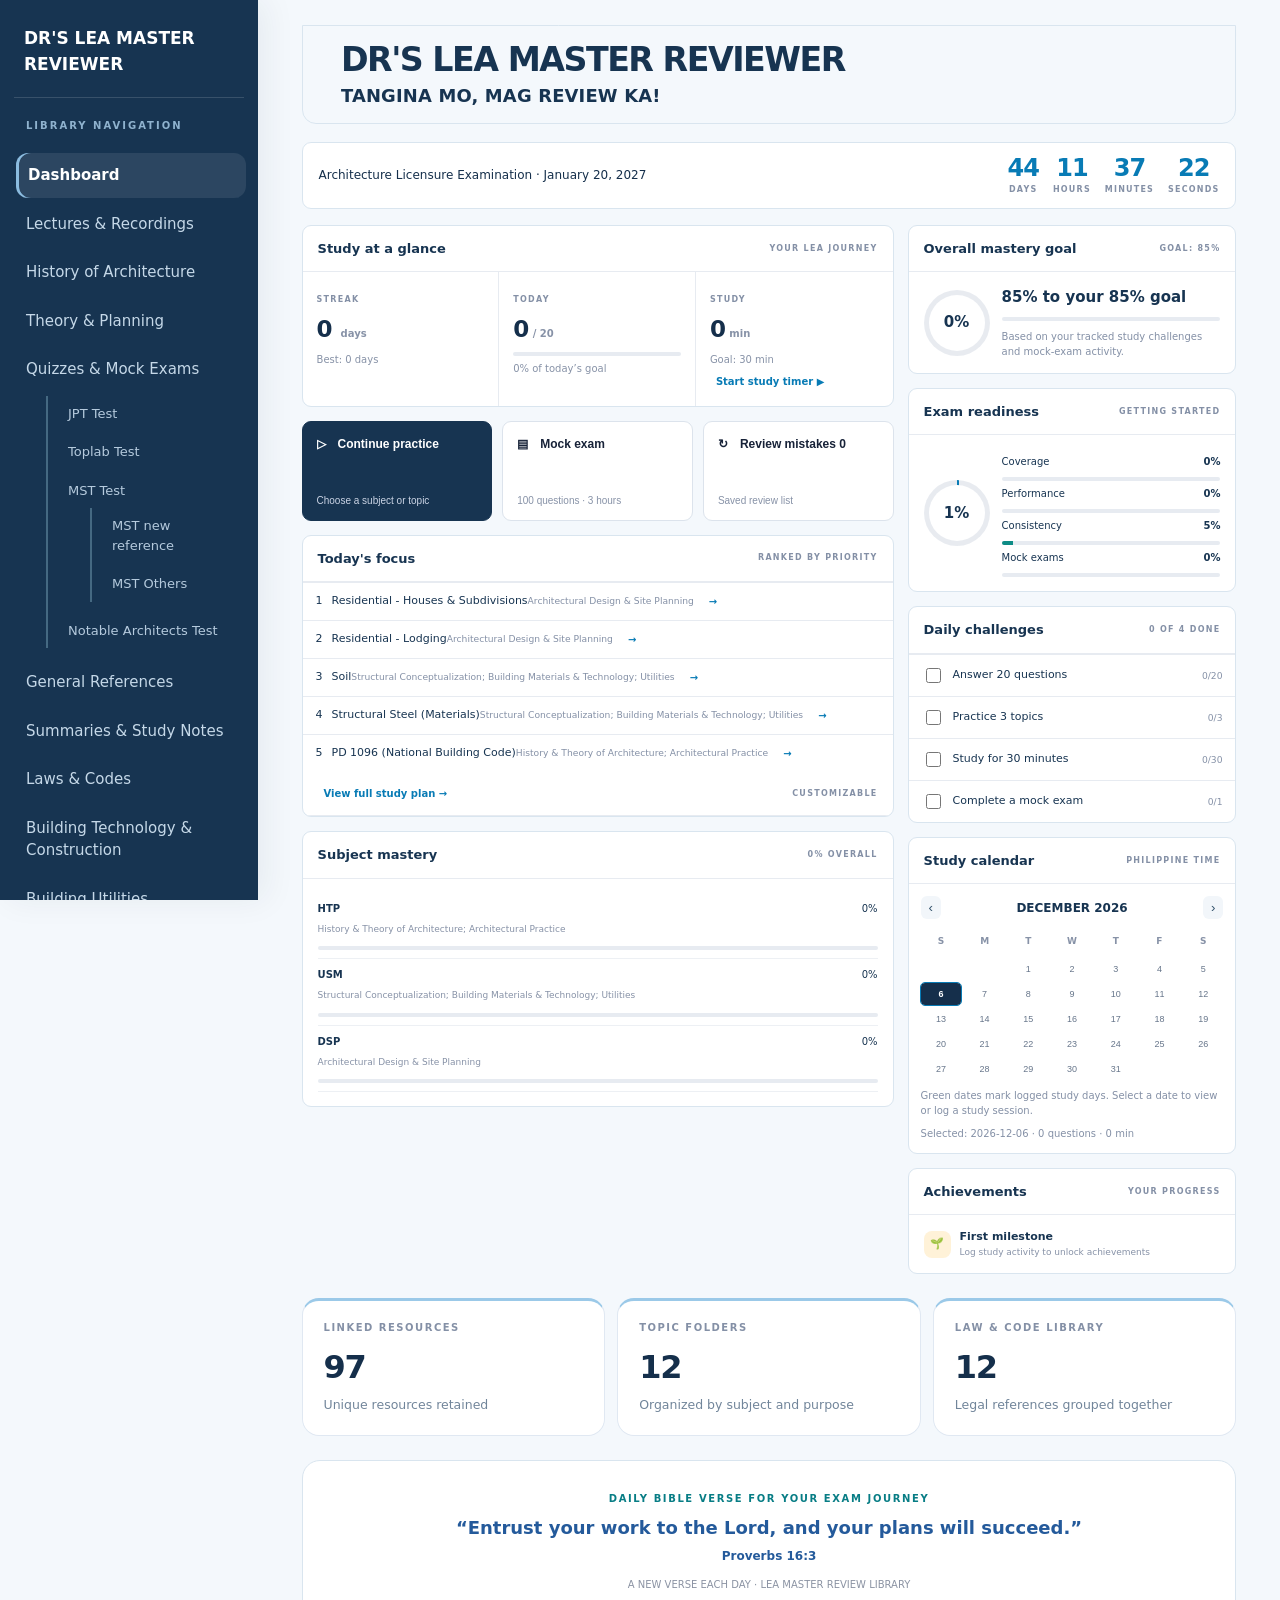
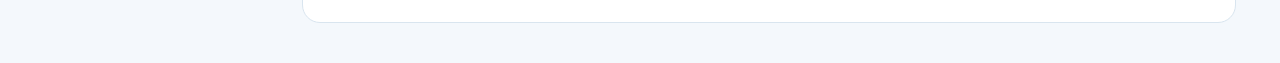
